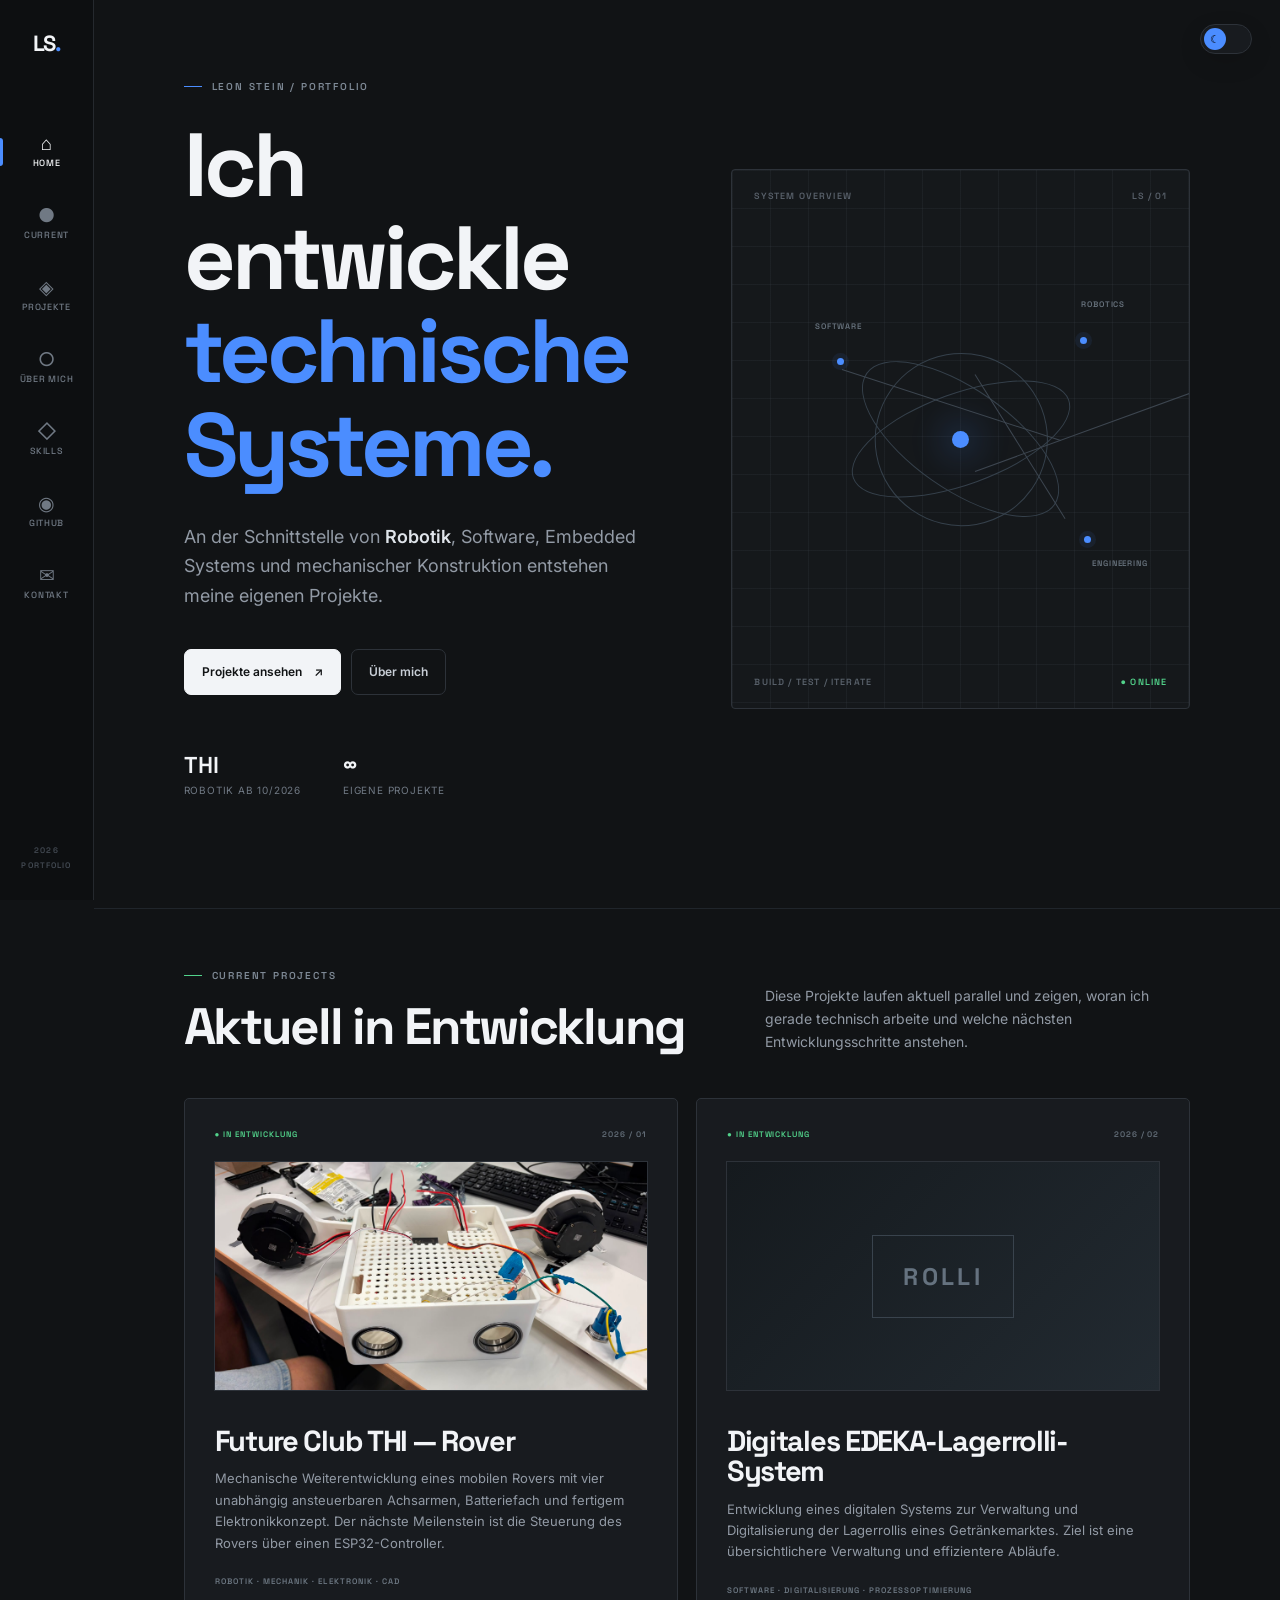
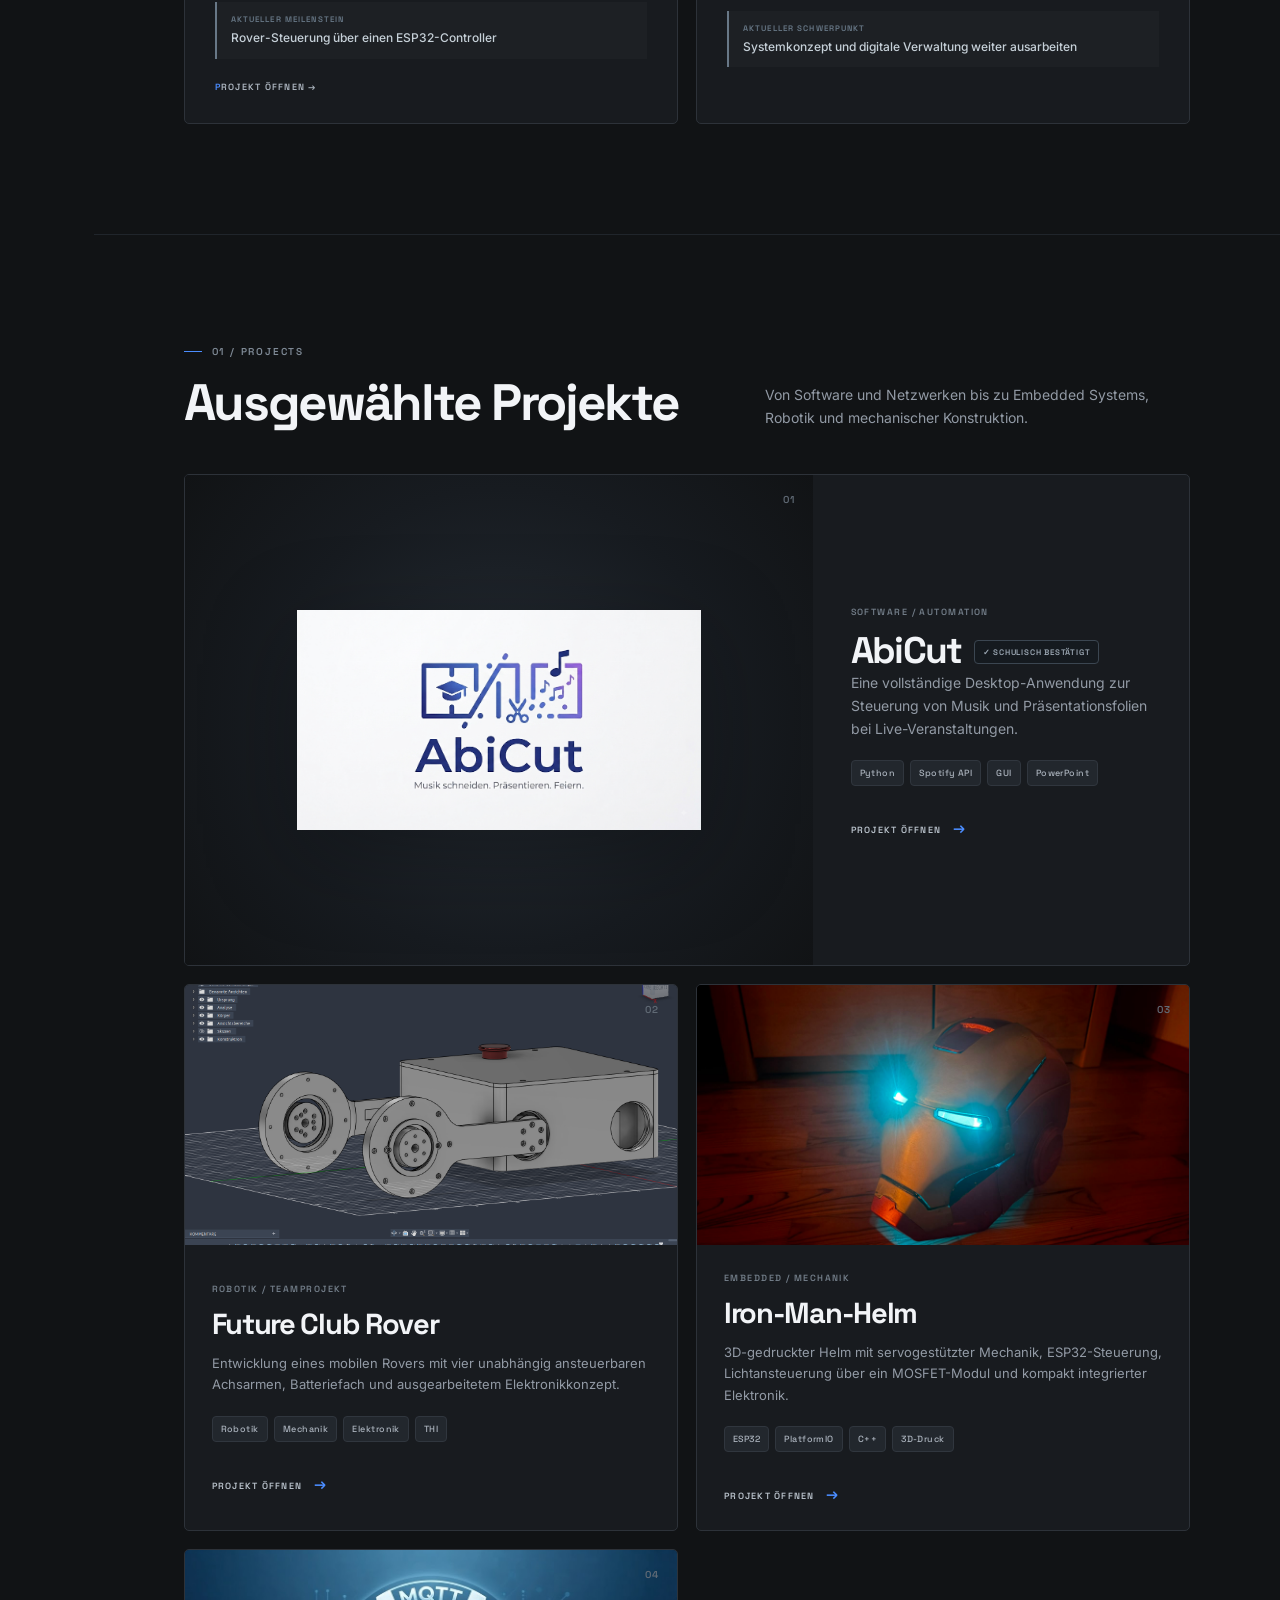
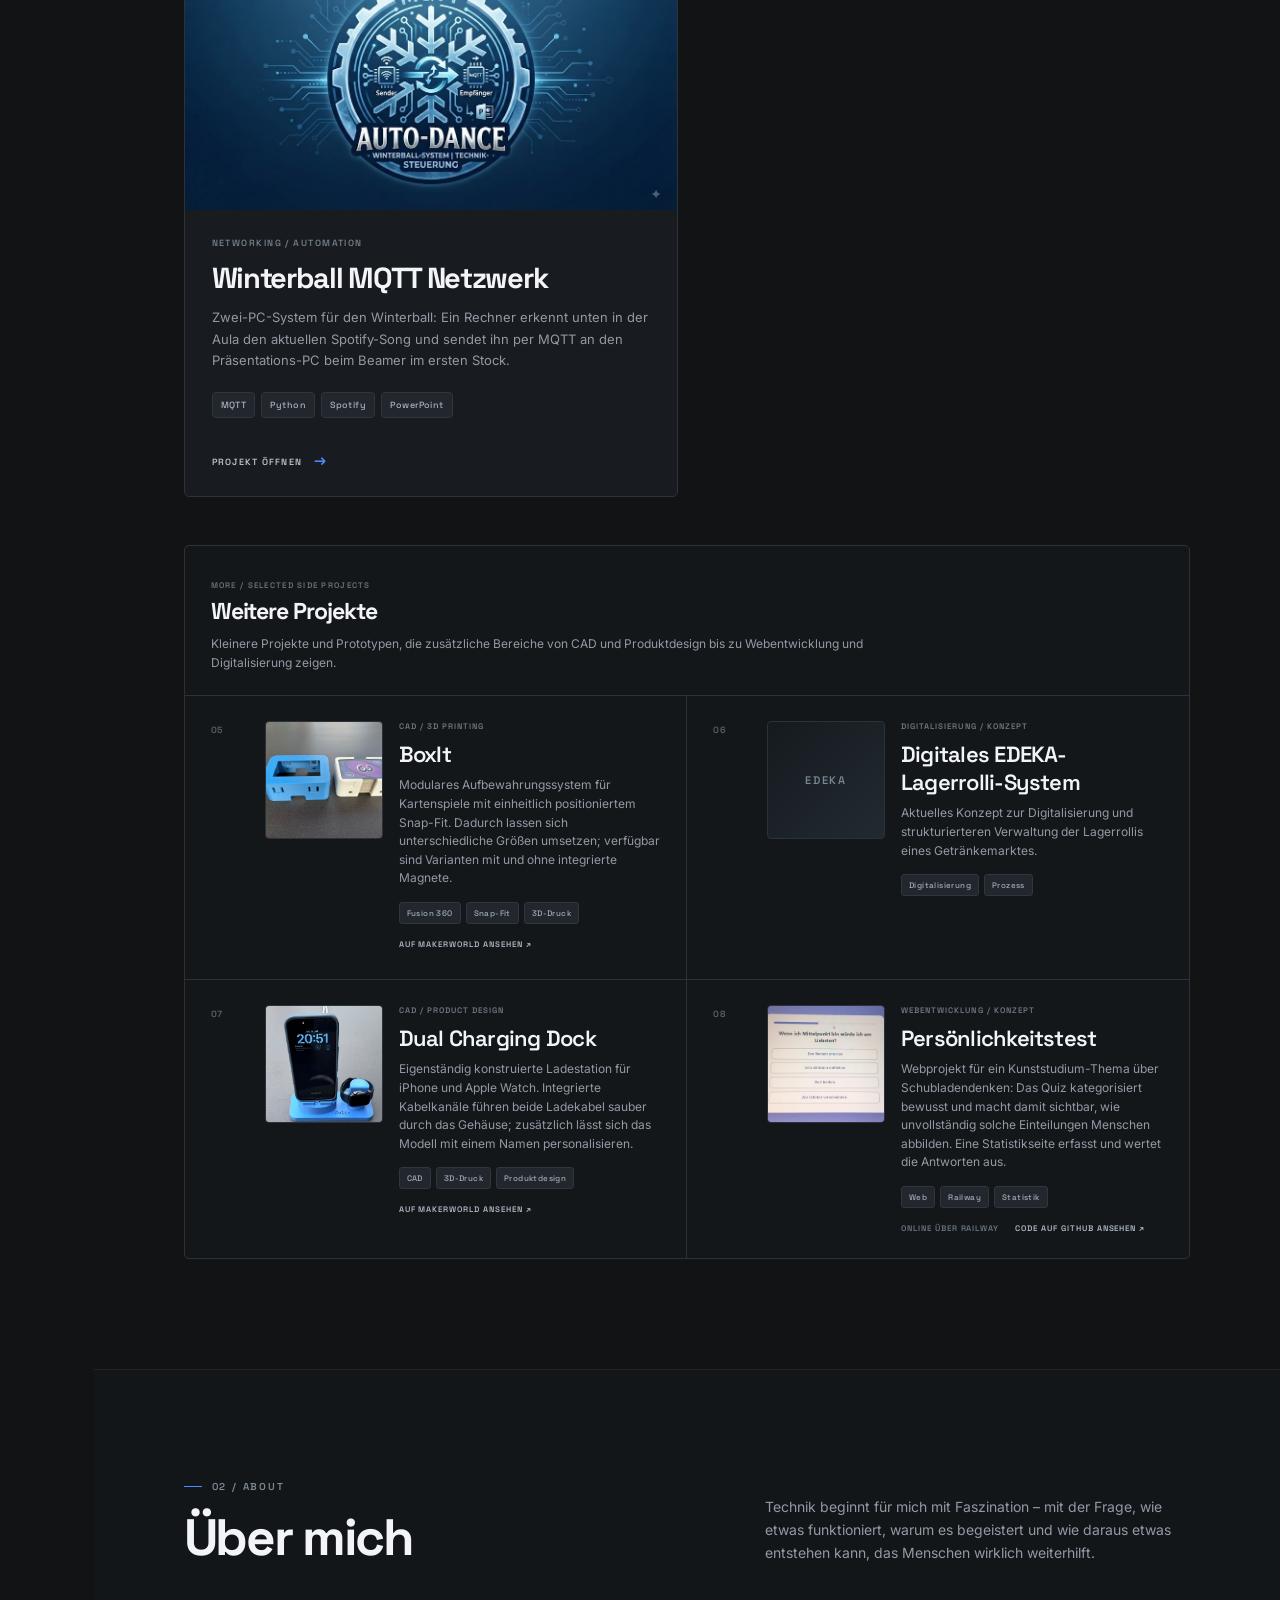
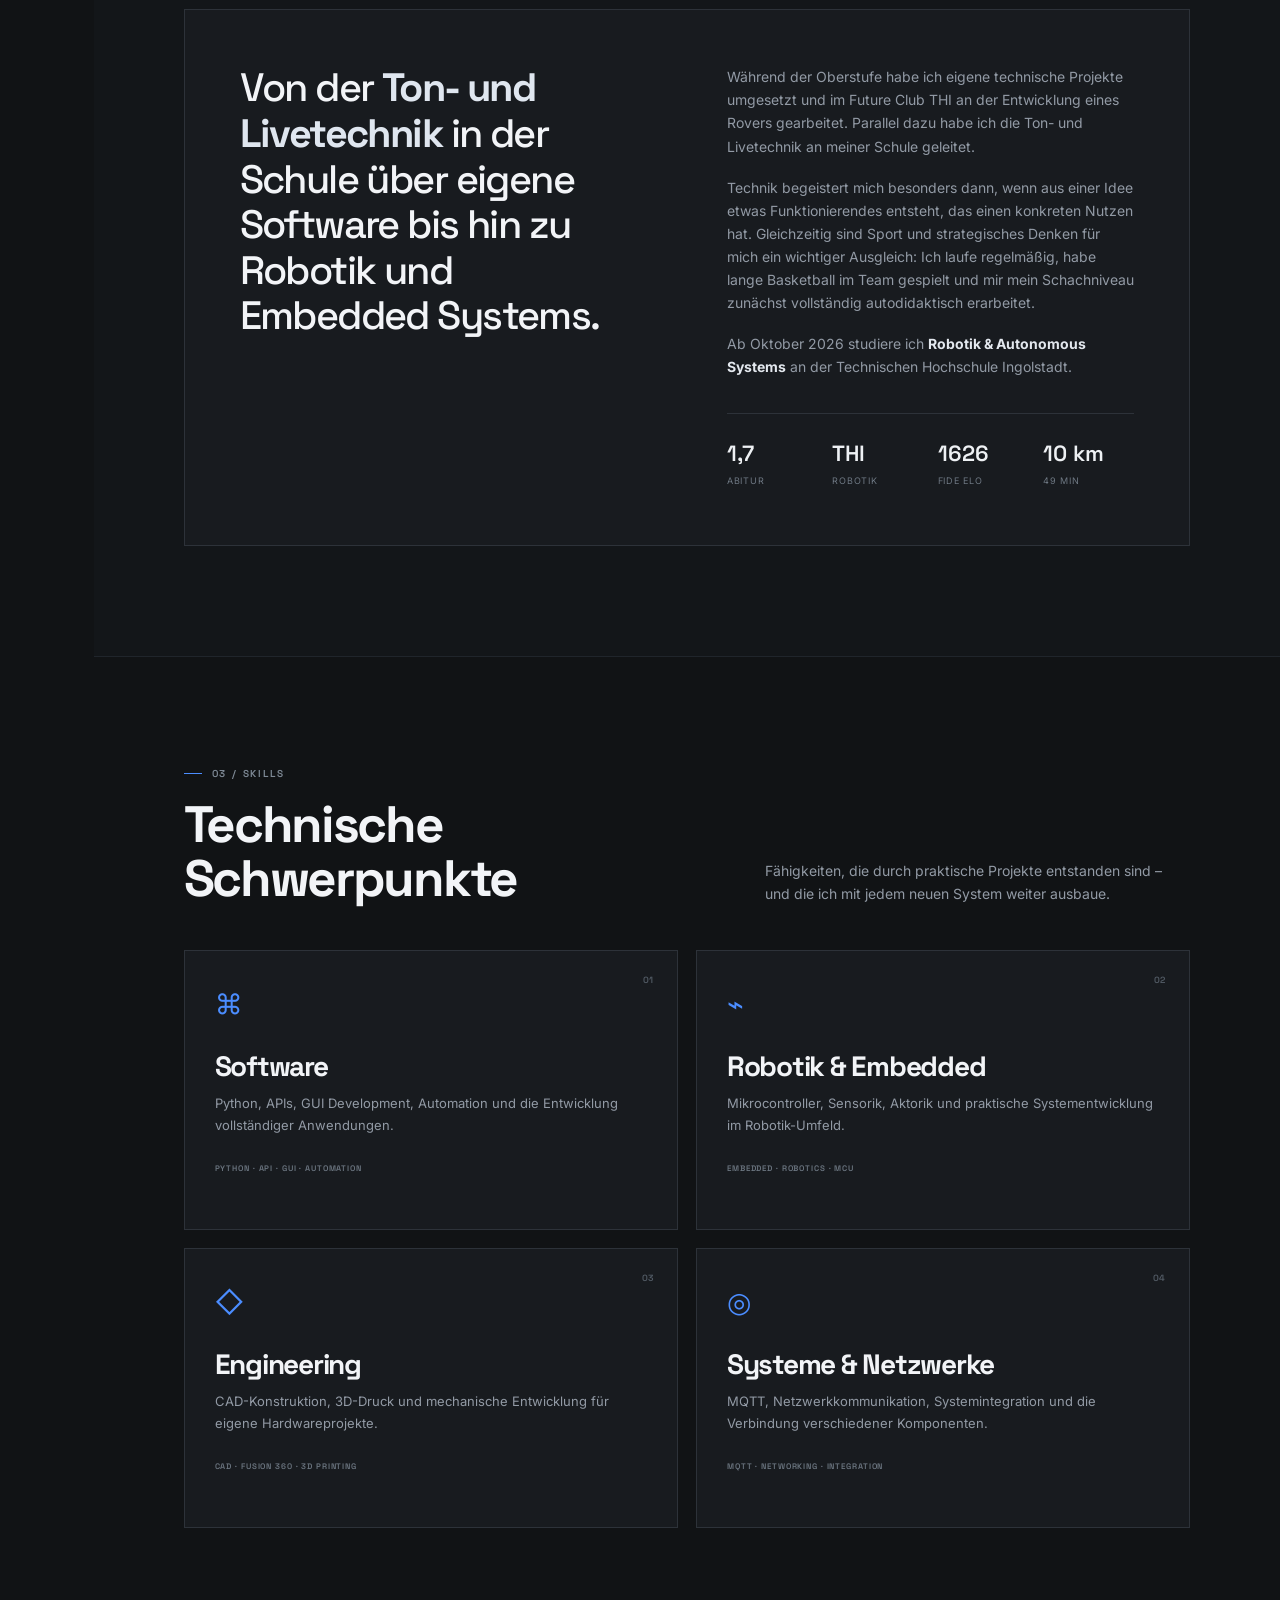
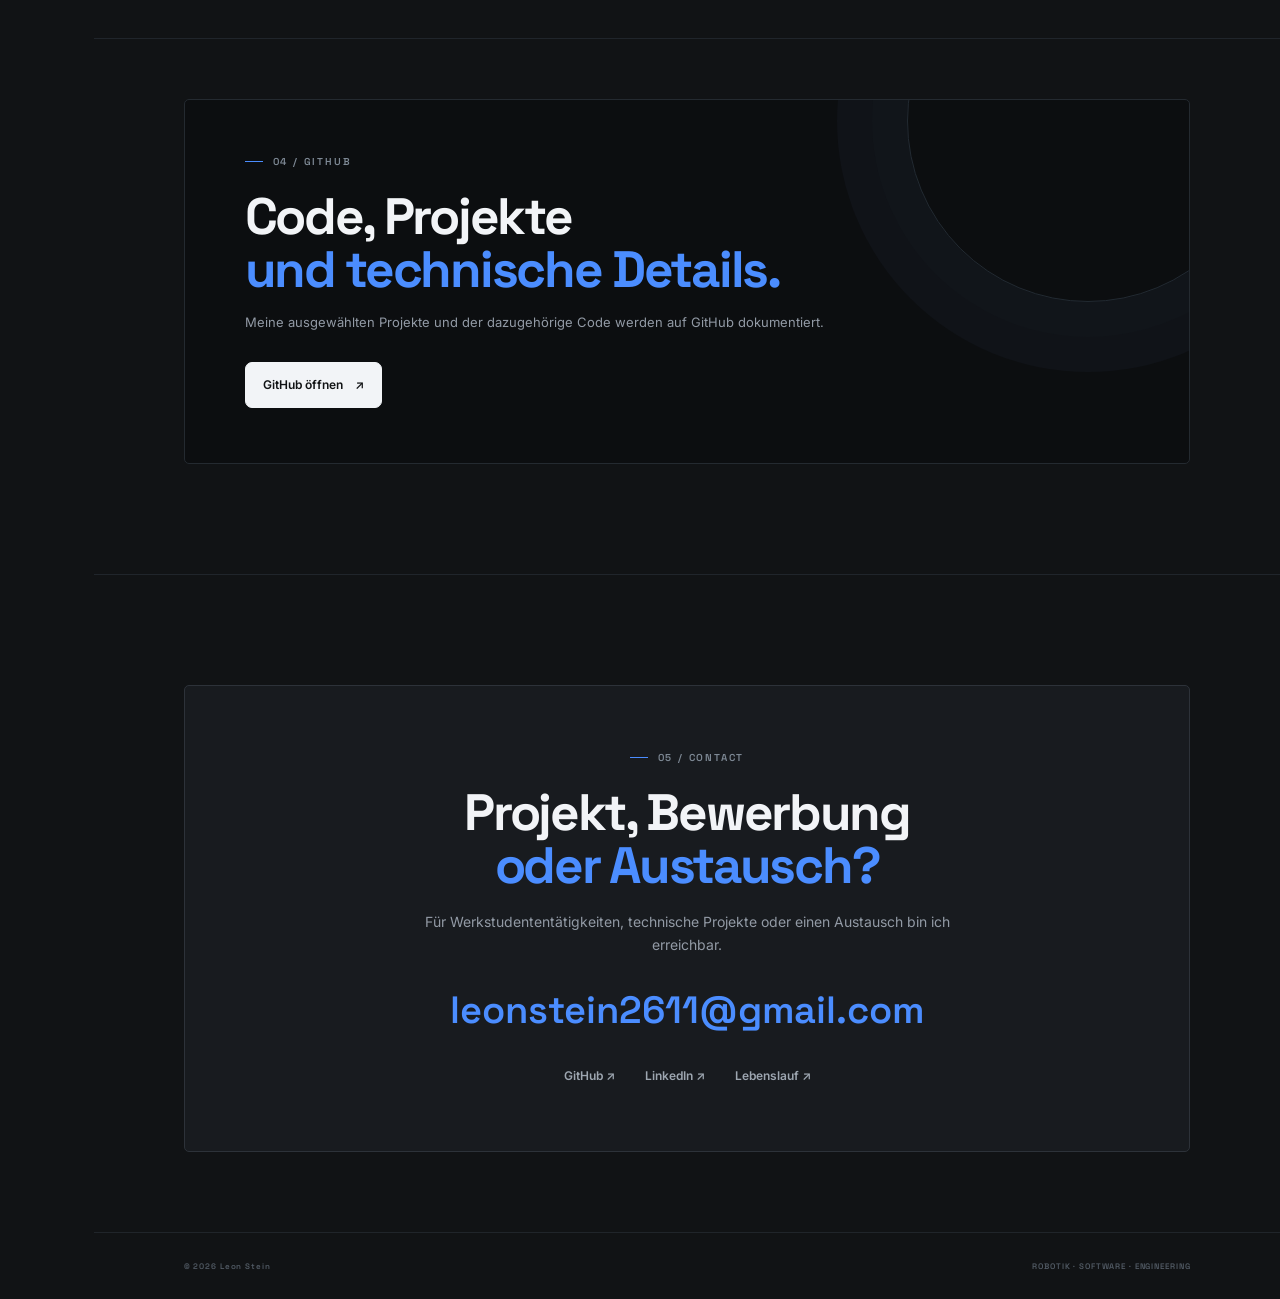
==== index.html @ a7e7ebea "Initial portfolio website release" ====
<!DOCTYPE html>
<html lang="de">
<head>
  <meta charset="UTF-8">
  <meta name="viewport" content="width=device-width, initial-scale=1.0">
  <meta name="description" content="Leon Stein – Portfolio für Robotik, Software, Embedded Systems und Engineering.">
  <title>Leon Stein — Portfolio</title>
  <link rel="preconnect" href="https://fonts.googleapis.com">
  <link rel="preconnect" href="https://fonts.gstatic.com" crossorigin>
  <link href="https://fonts.googleapis.com/css2?family=Inter:wght@400;500;600;700&family=Space+Grotesk:wght@500;600;700&display=swap" rel="stylesheet">
  <link rel="stylesheet" href="styles.css">
</head>
<body>
  <aside class="sidebar">
    <a class="brand" href="#home">LS<span>.</span></a>
    <nav>
      <a class="nav-link active" href="#home"><span class="icon">⌂</span><b>Home</b></a>
      <a class="nav-link" href="#current"><span class="icon">●</span><b>Current</b></a>
      <a class="nav-link" href="#projects"><span class="icon">◈</span><b>Projekte</b></a>
      <a class="nav-link" href="#about"><span class="icon">○</span><b>Über mich</b></a>
      <a class="nav-link" href="#skills"><span class="icon">◇</span><b>Skills</b></a>
      <a class="nav-link" href="#github"><span class="icon">◉</span><b>GitHub</b></a>
      <a class="nav-link" href="#contact"><span class="icon">✉</span><b>Kontakt</b></a>
    </nav>
    <div class="side-bottom">2026<br>PORTFOLIO</div>
  </aside>

  <main>
    <section id="home" class="hero page-section">
      <div class="hero-inner">
        <div class="hero-copy">
          <div class="eyebrow"><span></span> LEON STEIN / PORTFOLIO</div>
          <h1>Ich entwickle<br><em>technische Systeme.</em></h1>
          <p class="hero-intro">An der Schnittstelle von <strong>Robotik</strong>, Software, Embedded Systems und mechanischer Konstruktion entstehen meine eigenen Projekte.</p>

          <div class="hero-actions">
            <a class="btn btn-primary" href="#projects">Projekte ansehen <span>↗</span></a>
            <a class="btn btn-ghost" href="#about">Über mich</a>
          </div>

          <div class="hero-facts">
            <div><strong>THI</strong><span>Robotik ab 10/2026</span></div>
            <div><strong>∞</strong><span>Eigene Projekte</span></div>
          </div>
        </div>

        <div class="hero-system">
          <div class="system-top"><span>SYSTEM OVERVIEW</span><span>LS / 01</span></div>
          <div class="system-grid"></div>
          <div class="system-core">
            <div class="core-ring r1"></div>
            <div class="core-ring r2"></div>
            <div class="core-ring r3"></div>
            <div class="core-dot"></div>
          </div>
          <div class="system-line sl1"></div>
          <div class="system-line sl2"></div>
          <div class="system-line sl3"></div>
          <div class="sys-node sn1"></div>
          <div class="sys-node sn2"></div>
          <div class="sys-node sn3"></div>
          <div class="sys-label label-a">SOFTWARE</div>
          <div class="sys-label label-b">ROBOTICS</div>
          <div class="sys-label label-c">ENGINEERING</div>
          <div class="system-bottom"><span>BUILD / TEST / ITERATE</span><span>● ONLINE</span></div>
        </div>
      </div>
    </section>

    <section id="current" class="page-section content-section current-section">
      <div class="section-header">
        <div><div class="eyebrow"><span class="green"></span> CURRENT PROJECTS</div><h2>Aktuell in Entwicklung</h2></div>
        <p>Diese Projekte laufen aktuell parallel und zeigen, woran ich gerade technisch arbeite und welche nächsten Entwicklungsschritte anstehen.</p>
      </div>
      <div class="current-project-grid">
        <a class="current-card current-card-link" href="futureclub.html">
          <div class="current-head"><span class="status">● IN ENTWICKLUNG</span><span class="current-number">2026 / 01</span></div>
          <div class="current-card-image"><img src="assets/futureclub/aktueller stand .jpeg" alt="Aktueller Future Club Rover"></div>
          <h3>Future Club THI — Rover</h3>
          <p>Mechanische Weiterentwicklung eines mobilen Rovers mit vier unabhängig ansteuerbaren Achsarmen, Batteriefach und fertigem Elektronikkonzept. Der nächste Meilenstein ist die Steuerung des Rovers über einen ESP32-Controller.</p>
          <div class="current-tech">ROBOTIK · MECHANIK · ELEKTRONIK · CAD</div>
          <div class="current-goal"><span>AKTUELLER MEILENSTEIN</span><strong>Rover-Steuerung über einen ESP32-Controller</strong></div>
          <span class="current-open">PROJEKT ÖFFNEN →</span>
        </a>
        <article class="current-card">
          <div class="current-head"><span class="status">● IN ENTWICKLUNG</span><span class="current-number">2026 / 02</span></div>
          <div class="current-card-image edeka-current-image"><div class="rolli-symbol">ROLLI</div></div>
          <h3>Digitales EDEKA-Lagerrolli-System</h3>
          <p>Entwicklung eines digitalen Systems zur Verwaltung und Digitalisierung der Lagerrollis eines Getränkemarktes. Ziel ist eine übersichtlichere Verwaltung und effizientere Abläufe.</p>
          <div class="current-tech">SOFTWARE · DIGITALISIERUNG · PROZESSOPTIMIERUNG</div>
          <div class="current-goal"><span>AKTUELLER SCHWERPUNKT</span><strong>Systemkonzept und digitale Verwaltung weiter ausarbeiten</strong></div>
        </article>
      </div>
    </section>

    <section id="projects" class="page-section content-section">
      <div class="section-header">
        <div>
          <div class="eyebrow"><span></span> 01 / PROJECTS</div>
          <h2>Ausgewählte Projekte</h2>
        </div>
        <p>Von Software und Netzwerken bis zu Embedded Systems, Robotik und mechanischer Konstruktion.</p>
      </div>

      <div class="project-list">
        <a class="project-block project-main" href="abicut.html">
          <div class="project-image abicut-image">
            <div class="abicut-preview-logo"><img src="assets/abicut/abicut_logo.png" alt="AbiCut Logo"></div>
            <div class="image-index">01</div>
          </div>
          <div class="project-info">
            <div class="project-kicker">SOFTWARE / AUTOMATION</div>
            <div class="project-title-line"><h3>AbiCut</h3><span class="school-confirmed">✓ SCHULISCH BESTÄTIGT</span></div>
            <p>Eine vollständige Desktop-Anwendung zur Steuerung von Musik und Präsentationsfolien bei Live-Veranstaltungen.</p>
            <div class="tags"><span>Python</span><span>Spotify API</span><span>GUI</span><span>PowerPoint</span></div>
            <div class="project-more">PROJEKT ÖFFNEN <span>→</span></div>
          </div>
        </a>

        <div class="project-row">
          <a class="project-block" href="futureclub.html">
            <div class="project-image rover-photo-image">
              <img src="assets/futureclub/futureclub_05.png" alt="CAD-Modell des Future Club Rovers">
              <div class="image-index">02</div>
            </div>
            <div class="project-info">
              <div class="project-kicker">ROBOTIK / TEAMPROJEKT</div>
              <h3>Future Club Rover</h3>
              <p>Entwicklung eines mobilen Rovers mit vier unabhängig ansteuerbaren Achsarmen, Batteriefach und ausgearbeitetem Elektronikkonzept.</p>
              <div class="tags"><span>Robotik</span><span>Mechanik</span><span>Elektronik</span><span>THI</span></div>
              <div class="project-more">PROJEKT ÖFFNEN <span>→</span></div>
            </div>
          </a>

          <a class="project-block" href="ironman.html">
            <div class="project-image helmet-photo-image">
              <img src="assets/ironman/ironman_lit_closed.jpg" alt="Fertiger Iron-Man-Helm">
              <div class="image-index">03</div>
            </div>
            <div class="project-info">
              <div class="project-kicker">EMBEDDED / MECHANIK</div>
              <h3>Iron-Man-Helm</h3>
              <p>3D-gedruckter Helm mit servogestützter Mechanik, ESP32-Steuerung, Lichtansteuerung über ein MOSFET-Modul und kompakt integrierter Elektronik.</p>
              <div class="tags"><span>ESP32</span><span>PlatformIO</span><span>C++</span><span>3D-Druck</span></div>
              <div class="project-more">PROJEKT ÖFFNEN <span>→</span></div>
            </div>
          </a>
        </div>

        <div class="project-row">
          <a class="project-block" href="mqtt.html">
            <div class="project-image mqtt-logo-image">
              <img src="assets/mqtt/mqtt_logo.png" alt="Winterball MQTT Netzwerk Logo">
              <div class="image-index">04</div>
            </div>
            <div class="project-info">
              <div class="project-kicker">NETWORKING / AUTOMATION</div>
              <h3>Winterball MQTT Netzwerk</h3>
              <p>Zwei-PC-System für den Winterball: Ein Rechner erkennt unten in der Aula den aktuellen Spotify-Song und sendet ihn per MQTT an den Präsentations-PC beim Beamer im ersten Stock.</p>
              <div class="tags"><span>MQTT</span><span>Python</span><span>Spotify</span><span>PowerPoint</span></div>
              <div class="project-more">PROJEKT ÖFFNEN <span>→</span></div>
            </div>
          </a>

        </div>
      </div>

      <div class="other-projects">
        <div class="small-title">
          <span>MORE / SELECTED SIDE PROJECTS</span>
          <h3>Weitere Projekte</h3>
          <p>Kleinere Projekte und Prototypen, die zusätzliche Bereiche von CAD und Produktdesign bis zu Webentwicklung und Digitalisierung zeigen.</p>
        </div>

        <div class="side-project-grid">
          <article class="small-project-card side-project-with-image">
            <div class="side-project-number">05</div>
            <div class="side-project-preview">
              <img src="assets/sideprojects/boxit_preview.jpeg" alt="BoxIt modulares Kartenspiel-Etui">
            </div>
            <div class="side-project-content">
              <div class="side-project-kicker">CAD / 3D PRINTING</div>
              <h4>BoxIt</h4>
              <p>Modulares Aufbewahrungssystem für Kartenspiele mit einheitlich positioniertem Snap-Fit. Dadurch lassen sich unterschiedliche Größen umsetzen; verfügbar sind Varianten mit und ohne integrierte Magnete.</p>
              <div class="side-project-tags"><span>Fusion 360</span><span>Snap-Fit</span><span>3D-Druck</span></div>
              <a class="side-project-link" href="https://makerworld.com/de/models/2680217-box-it-modular-card-game-case-with-click#profileId-2968186" target="_blank" rel="noopener noreferrer">AUF MAKERWORLD ANSEHEN ↗</a>
            </div>
          </article>

          <article class="small-project-card side-project-with-image">
            <div class="side-project-number">06</div>
            <div class="side-project-preview side-project-placeholder">
              <span>EDEKA</span>
            </div>
            <div class="side-project-content">
              <div class="side-project-kicker">DIGITALISIERUNG / KONZEPT</div>
              <h4>Digitales EDEKA-Lagerrolli-System</h4>
              <p>Aktuelles Konzept zur Digitalisierung und strukturierteren Verwaltung der Lagerrollis eines Getränkemarktes.</p>
              <div class="side-project-tags"><span>Digitalisierung</span><span>Prozess</span></div>
            </div>
          </article>

          <article class="small-project-card side-project-with-image">
            <div class="side-project-number">07</div>
            <div class="side-project-preview">
              <img src="assets/sideprojects/charging_dock_preview.jpeg" alt="Dual Charging Dock für iPhone und Apple Watch">
            </div>
            <div class="side-project-content">
              <div class="side-project-kicker">CAD / PRODUCT DESIGN</div>
              <h4>Dual Charging Dock</h4>
              <p>Eigenständig konstruierte Ladestation für iPhone und Apple Watch. Integrierte Kabelkanäle führen beide Ladekabel sauber durch das Gehäuse; zusätzlich lässt sich das Modell mit einem Namen personalisieren.</p>
              <div class="side-project-tags"><span>CAD</span><span>3D-Druck</span><span>Produktdesign</span></div>
              <a class="side-project-link" href="https://makerworld.com/de/models/3020410-dual-charging-dock-for-iphone-and-apple-watch#profileId-3393428" target="_blank" rel="noopener noreferrer">AUF MAKERWORLD ANSEHEN ↗</a>
            </div>
          </article>

          <article class="small-project-card side-project-with-image">
            <div class="side-project-number">08</div>
            <div class="side-project-preview quiz-preview">
              <img src="assets/sideprojects/quiz_preview.jpeg" alt="Persönlichkeitstest als Webanwendung">
            </div>
            <div class="side-project-content">
              <div class="side-project-kicker">WEBENTWICKLUNG / KONZEPT</div>
              <h4>Persönlichkeitstest</h4>
              <p>Webprojekt für ein Kunststudium-Thema über Schubladendenken: Das Quiz kategorisiert bewusst und macht damit sichtbar, wie unvollständig solche Einteilungen Menschen abbilden. Eine Statistikseite erfasst und wertet die Antworten aus.</p>
              <div class="side-project-tags"><span>Web</span><span>Railway</span><span>Statistik</span></div>
              <div class="side-project-actions"><span class="side-project-note">ONLINE ÜBER RAILWAY</span><a class="side-project-link" href="https://github.com/leonstein2611/personality-quiz" target="_blank" rel="noopener noreferrer">CODE AUF GITHUB ANSEHEN ↗</a></div>
            </div>
          </article>
        </div>
      </div>
    </section>

    <section id="about" class="page-section content-section about-section">
      <div class="section-header">
        <div><div class="eyebrow"><span></span> 02 / ABOUT</div><h2>Über mich</h2></div>
        <p>Technik beginnt für mich mit Faszination – mit der Frage, wie etwas funktioniert, warum es begeistert und wie daraus etwas entstehen kann, das Menschen wirklich weiterhilft.</p>
      </div>
      <div class="about-grid">
        <div class="about-statement">Von der <strong>Ton- und Livetechnik</strong> in der Schule über eigene Software bis hin zu Robotik und Embedded Systems.</div>
        <div class="about-details">
          <p>Während der Oberstufe habe ich eigene technische Projekte umgesetzt und im Future Club THI an der Entwicklung eines Rovers gearbeitet. Parallel dazu habe ich die Ton- und Livetechnik an meiner Schule geleitet.</p>
          <p>Technik begeistert mich besonders dann, wenn aus einer Idee etwas Funktionierendes entsteht, das einen konkreten Nutzen hat. Gleichzeitig sind Sport und strategisches Denken für mich ein wichtiger Ausgleich: Ich laufe regelmäßig, habe lange Basketball im Team gespielt und mir mein Schachniveau zunächst vollständig autodidaktisch erarbeitet.</p>
          <p>Ab Oktober 2026 studiere ich <strong>Robotik & Autonomous Systems</strong> an der Technischen Hochschule Ingolstadt.</p>
          <div class="about-stats">
            <div><strong>1,7</strong><span>Abitur</span></div>
            <div><strong>THI</strong><span>Robotik</span></div>
            <div><strong>1626</strong><span>FIDE Elo</span></div>
            <div><strong>10 km</strong><span>49 min</span></div>
          </div>
        </div>
      </div>
    </section>

    <section id="skills" class="page-section content-section">
      <div class="section-header">
        <div><div class="eyebrow"><span></span> 03 / SKILLS</div><h2>Technische Schwerpunkte</h2></div>
        <p>Fähigkeiten, die durch praktische Projekte entstanden sind – und die ich mit jedem neuen System weiter ausbaue.</p>
      </div>
      <div class="skill-grid">
        <div class="skill-block"><span class="skill-number">01</span><div class="skill-icon">⌘</div><h3>Software</h3><p>Python, APIs, GUI Development, Automation und die Entwicklung vollständiger Anwendungen.</p><div class="skill-tags">PYTHON · API · GUI · AUTOMATION</div></div>
        <div class="skill-block"><span class="skill-number">02</span><div class="skill-icon">⌁</div><h3>Robotik & Embedded</h3><p>Mikrocontroller, Sensorik, Aktorik und praktische Systementwicklung im Robotik-Umfeld.</p><div class="skill-tags">EMBEDDED · ROBOTICS · MCU</div></div>
        <div class="skill-block"><span class="skill-number">03</span><div class="skill-icon">◇</div><h3>Engineering</h3><p>CAD-Konstruktion, 3D-Druck und mechanische Entwicklung für eigene Hardwareprojekte.</p><div class="skill-tags">CAD · FUSION 360 · 3D PRINTING</div></div>
        <div class="skill-block"><span class="skill-number">04</span><div class="skill-icon">◎</div><h3>Systeme & Netzwerke</h3><p>MQTT, Netzwerkkommunikation, Systemintegration und die Verbindung verschiedener Komponenten.</p><div class="skill-tags">MQTT · NETWORKING · INTEGRATION</div></div>
      </div>
    </section>

    <section id="github" class="page-section content-section github-section">
      <div class="dark-block">
        <div class="eyebrow"><span></span> 04 / GITHUB</div>
        <h2>Code, Projekte<br><em>und technische Details.</em></h2>
        <p>Meine ausgewählten Projekte und der dazugehörige Code werden auf GitHub dokumentiert.</p>
        <a class="btn btn-primary" href="https://github.com/leonstein2611" target="_blank" rel="noopener noreferrer">GitHub öffnen <span>↗</span></a>
      </div>
    </section>



    <section id="contact" class="page-section content-section contact-section">
      <div class="contact-block">
        <div class="eyebrow"><span></span> 05 / CONTACT</div>
        <h2>Projekt, Bewerbung<br><em>oder Austausch?</em></h2>
        <p>Für Werkstudententätigkeiten, technische Projekte oder einen Austausch bin ich erreichbar.</p>
        <a class="contact-mail" href="mailto:leonstein2611@gmail.com">leonstein2611@gmail.com</a>
        <div class="contact-links"><a href="https://github.com/leonstein2611" target="_blank" rel="noopener noreferrer">GitHub ↗</a><a href="https://www.linkedin.com/in/leon-stein-robotics/" target="_blank" rel="noopener noreferrer">LinkedIn ↗</a><a href="assets/documents/Lebenslauf_Leon_Stein.pdf" target="_blank" rel="noopener noreferrer">Lebenslauf ↗</a></div>
      </div>
    </section>

    <footer><span>© 2026 Leon Stein</span><span>ROBOTIK · SOFTWARE · ENGINEERING</span></footer>
  </main>
  <script src="script.js"></script>
</body>
</html>
---- styles.css ----
*{box-sizing:border-box;margin:0;padding:0}
:root{--bg:#111315;--panel:#181b1f;--panel2:#1d2126;--panel3:#23272d;--text:#f2f4f7;--muted:#929aa5;--line:#2d3239;--accent:#4b8dff;--green:#52d38b;--sidebar:94px}
html{scroll-behavior:smooth}body{font-family:Inter,Arial,sans-serif;background:var(--bg);color:var(--text);line-height:1.65}a{color:inherit;text-decoration:none}
.sidebar{position:fixed;left:0;top:0;width:var(--sidebar);height:100vh;background:#0d0f11;border-right:1px solid #25292e;display:flex;flex-direction:column;align-items:center;z-index:50}
.brand{font:700 22px "Space Grotesk";letter-spacing:-.08em;margin:29px 0 62px}.brand span{color:var(--accent)}
.sidebar nav{width:100%;display:flex;flex-direction:column;gap:7px}.nav-link{height:65px;display:flex;flex-direction:column;align-items:center;justify-content:center;gap:4px;color:#707984;position:relative;transition:.2s}.nav-link .icon{font-size:19px;line-height:1}.nav-link b{font:500 9px "Space Grotesk";text-transform:uppercase;letter-spacing:.08em}.nav-link:hover,.nav-link.active{color:#f4f6f8}.nav-link.active:before{content:"";position:absolute;left:0;top:19px;width:3px;height:28px;background:var(--accent);border-radius:0 3px 3px 0}.side-bottom{margin-top:auto;margin-bottom:28px;text-align:center;color:#444b54;font:600 8px "Space Grotesk";letter-spacing:.14em;line-height:1.8}
main{margin-left:var(--sidebar)}.page-section{max-width:1500px;margin:auto;padding:110px clamp(38px,7vw,120px)}.hero{min-height:100vh;display:flex;align-items:center;padding-top:80px}.hero-inner{width:100%;display:grid;grid-template-columns:1.02fr .98fr;gap:70px;align-items:center}
.eyebrow{font:600 10px "Space Grotesk";letter-spacing:.18em;color:#7e8995;text-transform:uppercase;display:flex;align-items:center;gap:10px}.eyebrow>span{width:18px;height:1px;background:var(--accent);display:inline-block}.eyebrow .green{background:var(--green)}
h1,h2,h3{font-family:"Space Grotesk";line-height:1.04;letter-spacing:-.045em}h1{font-size:clamp(56px,7vw,102px);margin-top:26px}h1 em,h2 em{font-style:normal;color:var(--accent)}h2{font-size:clamp(38px,4vw,58px)}h3{font-size:27px}
.hero-intro{max-width:650px;color:var(--muted);font-size:18px;margin-top:30px}.hero-intro strong{color:#dfe4ea;font-weight:600}.hero-actions{display:flex;gap:10px;margin-top:38px}.btn{display:inline-flex;align-items:center;justify-content:center;gap:12px;padding:12px 17px;border-radius:7px;border:1px solid var(--line);font-size:12px;font-weight:600;transition:.2s}.btn-primary{background:#f2f4f7;color:#111315;border-color:#f2f4f7}.btn-primary:hover{background:var(--accent);border-color:var(--accent);color:white;transform:translateY(-2px)}.btn-ghost{background:transparent;color:#c8ced6}.btn-ghost:hover{background:var(--panel);transform:translateY(-2px)}
.hero-facts{display:flex;gap:42px;margin-top:55px}.hero-facts div{display:flex;flex-direction:column}.hero-facts strong{font:600 23px "Space Grotesk"}.hero-facts span{font-size:10px;color:#707984;text-transform:uppercase;letter-spacing:.08em;margin-top:2px}
.hero-system{height:540px;border:1px solid var(--line);background:#15181b;position:relative;overflow:hidden;border-radius:4px}.system-top,.system-bottom{position:absolute;left:22px;right:22px;display:flex;justify-content:space-between;color:#59616b;font:600 9px "Space Grotesk";letter-spacing:.13em;z-index:3}.system-top{top:20px}.system-bottom{bottom:20px}.system-bottom span:last-child{color:var(--green)}.system-grid{position:absolute;inset:0;background-image:linear-gradient(rgba(125,137,150,.08) 1px,transparent 1px),linear-gradient(90deg,rgba(125,137,150,.08) 1px,transparent 1px);background-size:38px 38px}.system-core{position:absolute;left:50%;top:50%;width:230px;height:230px;transform:translate(-50%,-50%);border-radius:50%;display:flex;align-items:center;justify-content:center}.core-ring{position:absolute;border:1px solid #35404b;border-radius:50%;transform:rotate(-20deg)}.r1{width:100%;height:40%}.r2{width:75%;height:75%;transform:rotate(35deg)}.r3{width:44%;height:100%;transform:rotate(-55deg)}.core-dot{width:17px;height:17px;border-radius:50%;background:var(--accent);box-shadow:0 0 35px 9px rgba(75,141,255,.22)}.system-line{position:absolute;height:1px;background:#3d4650;transform-origin:left}.sl1{width:230px;left:24%;top:37%;transform:rotate(18deg)}.sl2{width:250px;left:53%;top:56%;transform:rotate(-20deg)}.sl3{width:170px;left:53%;top:38%;transform:rotate(58deg)}.sys-node{position:absolute;width:7px;height:7px;background:var(--accent);border-radius:50%;box-shadow:0 0 0 5px rgba(75,141,255,.08)}.sn1{left:23%;top:35%}.sn2{left:76%;top:31%}.sn3{left:77%;top:68%}.sys-label{position:absolute;color:#68737e;font:600 8px "Space Grotesk";letter-spacing:.12em}.label-a{left:18%;top:28%}.label-b{right:14%;top:24%}.label-c{right:9%;bottom:26%}
.content-section{border-top:1px solid #20252b}.section-header{display:grid;grid-template-columns:1fr .8fr;gap:50px;align-items:end;margin-bottom:45px}.section-header h2{margin-top:18px}.section-header>p{color:var(--muted);font-size:14px;max-width:460px}
.project-list{display:flex;flex-direction:column;gap:18px}.project-block{background:var(--panel);border:1px solid var(--line);border-radius:5px;overflow:hidden;transition:.25s;display:block}.project-block:hover{border-color:#414951;transform:translateY(-3px);box-shadow:0 18px 50px rgba(0,0,0,.2)}.project-main{display:grid;grid-template-columns:1.25fr .75fr;min-height:490px}.project-image{position:relative;overflow:hidden;background:#15191e}.project-main .project-image{min-height:490px}.project-info{padding:38px 38px 34px;display:flex;flex-direction:column;align-items:flex-start;justify-content:center}.project-kicker{font:600 9px "Space Grotesk";letter-spacing:.16em;color:#727d88;margin-bottom:14px}.project-info h3{font-size:37px;margin-bottom:14px}.project-info p{color:var(--muted);font-size:14px;max-width:450px}.tags{display:flex;flex-wrap:wrap;gap:6px;margin-top:20px}.tags span{font:500 9px "Space Grotesk";letter-spacing:.05em;color:#aab2bc;background:#22272d;border:1px solid #30363e;padding:6px 8px;border-radius:4px}.project-more{margin-top:32px;font:600 9px "Space Grotesk";letter-spacing:.14em;color:#b9c2cb}.project-more span{color:var(--accent);font-size:15px;margin-left:8px}.image-index{position:absolute;right:18px;top:18px;color:#606a75;font:600 10px "Space Grotesk";letter-spacing:.1em}
.project-row{display:grid;grid-template-columns:1fr 1fr;gap:18px}.project-row .project-block{display:grid;grid-template-rows:260px auto}.project-row .project-info{padding:27px}.project-row .project-info h3{font-size:29px}.project-row .project-info p{font-size:13px}
.mock-window{position:absolute;width:76%;left:12%;top:17%;border:1px solid #3c444d;background:#20252b;box-shadow:0 28px 70px rgba(0,0,0,.4);transform:rotate(-2deg)}.mock-bar{height:31px;border-bottom:1px solid #363d45;display:flex;align-items:center;gap:5px;padding:0 11px;color:#737e89;font-size:8px}.mock-bar i{width:6px;height:6px;border-radius:50%;background:#4c555f}.mock-bar span{margin-left:8px}.mock-app{height:275px;display:flex}.mock-side{width:22%;border-right:1px solid #363d45;background:#1b1f23}.mock-main{flex:1;padding:28px}.mock-heading{height:11px;width:45%;background:#4b555f;border-radius:2px}.mock-row{height:28px;background:#2b3239;border-radius:3px;margin-top:17px}.mock-row.short{width:78%}.mock-row.medium{width:88%}.mock-timeline{height:9px;background:#31598e;border-radius:5px;margin-top:26px}
.rover-image{display:flex;align-items:center;justify-content:center;background:radial-gradient(circle at 50% 48%,#26313d 0,#161a1f 44%,#111315 75%)}.rover{width:210px;height:92px;background:#596674;border-radius:18px;position:relative;box-shadow:0 25px 50px rgba(0,0,0,.45)}.rover-top{position:absolute;width:72px;height:40px;left:69px;top:-32px;background:#778594;border-radius:8px}.wheel{position:absolute;bottom:-17px;width:37px;height:37px;border-radius:50%;background:#0b0d0f;border:5px solid #343d46}.w1{left:16px}.w2{left:86px}.w3{right:16px}
.helmet-image{display:flex;align-items:center;justify-content:center;background:radial-gradient(circle,#222a33,#111315 67%)}.helmet{width:155px;height:185px;border:12px solid #68798a;border-bottom-color:#3d4b59;border-radius:50% 50% 43% 43%;position:relative;box-shadow:0 0 60px rgba(75,141,255,.12)}.helmet div{position:absolute;left:32px;right:32px;top:73px;height:12px;background:#9db0c2;border-radius:3px;box-shadow:0 0 18px rgba(157,176,194,.18)}
.mqtt-image{display:flex;align-items:center;justify-content:center;background:#14181c}.network{width:80%;height:70%;position:relative}.net-box{position:absolute;background:#1e242a;border:1px solid #39424c;padding:14px 17px;border-radius:4px;color:#aeb7c0;font:600 8px "Space Grotesk";letter-spacing:.09em}.net-box.b{left:40%;top:43%;border-color:#4b8dff;color:#dbe8ff}.net-box.a{left:0;top:20%}.net-box.c{right:0;top:20%}.net-line{position:absolute;height:1px;background:#48525e;transform-origin:left}.nline1{width:145px;left:25%;top:42%;transform:rotate(11deg)}.nline2{width:145px;left:58%;top:42%;transform:rotate(-11deg)}
.box-image{display:flex;align-items:center;justify-content:center;background:#171b1f}.box-model{width:150px;height:150px;border:2px solid #63707d;transform:rotate(45deg);position:relative}.box-model:after{content:"";position:absolute;inset:25px;border:1px solid #46515c}.box-model div{position:absolute;width:45px;height:45px;left:50px;top:50px;border:1px solid #4b8dff}
.other-projects{margin-top:48px;border:1px solid var(--line);background:#14171a;border-radius:5px}.small-title{padding:23px 26px;border-bottom:1px solid var(--line)}.small-title span{font:600 8px "Space Grotesk";letter-spacing:.16em;color:#69737e}.small-title h3{font-size:23px;margin-top:5px}.small-project{display:grid;grid-template-columns:50px 1fr 1fr 30px;align-items:center;padding:20px 26px;border-bottom:1px solid var(--line);font-size:13px}.small-project:last-child{border-bottom:0}.small-project>span{color:#58616b;font:600 9px "Space Grotesk"}.small-project small{color:#727c87}.small-project b{color:var(--accent);text-align:right}
.about-section{background:#131619}.about-grid{display:grid;grid-template-columns:1fr 1fr;gap:80px;background:var(--panel);border:1px solid var(--line);padding:55px}.about-statement{font:500 clamp(28px,3.1vw,47px) "Space Grotesk";letter-spacing:-.04em;line-height:1.15}.about-statement strong{color:#dfe6ef}.about-details{color:var(--muted);font-size:14px}.about-details p{margin-bottom:18px}.about-details strong{color:#e3e8ee}.about-stats{display:grid;grid-template-columns:repeat(4,1fr);border-top:1px solid var(--line);margin-top:35px;padding-top:25px;gap:14px}.about-stats strong{font:600 22px "Space Grotesk";display:block;color:#eef1f4}.about-stats span{font-size:9px;color:#6e7883;text-transform:uppercase;letter-spacing:.08em}
.skill-grid{display:grid;grid-template-columns:1fr 1fr;gap:18px}.skill-block{background:var(--panel);border:1px solid var(--line);min-height:280px;padding:30px;position:relative}.skill-number{position:absolute;right:24px;top:23px;color:#525b65;font:600 9px "Space Grotesk"}.skill-icon{font-size:28px;color:var(--accent);margin-bottom:25px}.skill-block h3{font-size:28px;margin-bottom:12px}.skill-block p{color:var(--muted);font-size:13px;max-width:470px}.skill-tags{margin-top:27px;color:#6c7681;font:600 8px "Space Grotesk";letter-spacing:.11em}
.github-section{padding-top:60px}.dark-block{background:#0c0e10;border:1px solid #242a30;border-radius:5px;padding:55px 60px;position:relative;overflow:hidden}.dark-block:after{content:"";position:absolute;width:360px;height:360px;border:1px solid #222a32;border-radius:50%;right:-80px;top:-160px;box-shadow:0 0 0 35px #11151a,0 0 0 70px #101318}.dark-block h2{margin:22px 0 16px}.dark-block p{color:var(--muted);max-width:580px;font-size:13px;margin-bottom:28px}.current-section{padding-top:60px}.current-card{border:1px solid #2a3b34;background:#151b18;padding:35px 40px;border-radius:5px;position:relative}.status{color:var(--green);font:600 8px "Space Grotesk";letter-spacing:.13em}.current-number{float:right;color:#56625c;font:600 9px "Space Grotesk"}.current-card h3{font-size:38px;margin:35px 0 12px}.current-card p{color:#89958f;max-width:720px;font-size:14px}.current-tech{margin-top:28px;color:#5e6b64;font:600 8px "Space Grotesk";letter-spacing:.13em}
.contact-section{padding-bottom:80px}.contact-block{background:var(--panel);border:1px solid var(--line);padding:65px;text-align:center;border-radius:5px}.contact-block .eyebrow{justify-content:center}.contact-block h2{margin:22px 0 18px}.contact-block>p{color:var(--muted);font-size:14px;max-width:570px;margin:0 auto 30px}.contact-mail{font:600 clamp(22px,3vw,38px) "Space Grotesk";color:var(--accent);display:inline-block}.contact-links{display:flex;justify-content:center;gap:30px;margin-top:32px;color:#9da6b0;font-size:12px;font-weight:600}.contact-links a:hover{color:white}
footer{border-top:1px solid #20252a;display:flex;justify-content:space-between;padding:28px clamp(38px,7vw,120px);color:#525b65;font:600 8px "Space Grotesk";letter-spacing:.11em}
.detail-main{max-width:1250px!important;margin-left:var(--sidebar);padding:35px clamp(38px,7vw,120px) 100px!important}.detail-top{display:flex;justify-content:space-between;color:#68727d;font:600 9px "Space Grotesk";letter-spacing:.12em}.detail-top a:hover{color:white}.detail-hero{padding:100px 0 55px}.detail-hero h1{font-size:clamp(70px,10vw,140px);margin-top:20px}.detail-hero h1 span{color:var(--accent)}.detail-hero>p{max-width:800px;color:var(--muted);font-size:20px;margin:28px 0}.large-tags span{padding:7px 10px}.detail-screen{height:570px;border:1px solid var(--line);background:#15191d;display:flex;align-items:center;justify-content:center;overflow:hidden;border-radius:5px}.big-window{width:80%;box-shadow:0 35px 100px rgba(0,0,0,.55);transform:rotate(-1deg)}.big-window .mock-app{height:340px}.detail-content{padding-top:90px}.detail-block{display:grid;grid-template-columns:.75fr 1.25fr;gap:70px;padding:80px 0;border-bottom:1px solid var(--line)}.detail-block h2{font-size:clamp(32px,4vw,52px)}.detail-block>p{color:var(--muted);font-size:15px;max-width:720px}.feature-list{display:grid;grid-template-columns:1fr 1fr;gap:1px;background:var(--line);border:1px solid var(--line);margin:80px 0}.feature-list>div{background:var(--panel);padding:34px}.feature-list span{font:600 10px "Space Grotesk";color:var(--accent)}.feature-list h3{font-size:22px;margin:24px 0 9px}.feature-list p{color:var(--muted);font-size:13px}.detail-actions{display:flex;gap:10px;padding-top:45px}
@media(max-width:950px){:root{--sidebar:70px}.sidebar{width:var(--sidebar)}.nav-link b{display:none}.page-section{padding:90px 28px}.hero-inner{grid-template-columns:1fr}.hero-system{height:390px}.section-header{grid-template-columns:1fr}.project-main{grid-template-columns:1fr}.project-main .project-image{min-height:350px}.project-row{grid-template-columns:1fr}.about-grid{grid-template-columns:1fr;padding:35px}.about-stats{grid-template-columns:repeat(2,1fr)}.detail-main{margin-left:var(--sidebar);padding:30px 28px 80px!important}.detail-block{grid-template-columns:1fr;gap:30px}.detail-screen{height:400px}.feature-list{grid-template-columns:1fr}}
@media(max-width:560px){.hero-facts{gap:20px}.hero-actions{flex-wrap:wrap}.hero-system{height:300px}.project-main .project-image{min-height:270px}.project-row .project-block{grid-template-rows:220px auto}.project-info{padding:27px}.project-info h3{font-size:30px}.skill-grid{grid-template-columns:1fr}.dark-block,.contact-block{padding:35px 25px}.current-card{padding:27px}.current-card h3{font-size:30px}.contact-mail{font-size:22px}.contact-links{flex-direction:column;gap:12px}.detail-screen{height:300px}.big-window{width:96%}.detail-hero{padding-top:70px}}

/* ---------- V3 theme toggle ---------- */
:root{--accent2:#76a7ff}
body.light{--bg:#eef1f4;--panel:#ffffff;--panel2:#f7f8fa;--panel3:#e9edf1;--text:#171a1e;--muted:#68717b;--line:#d5dbe1;--accent:#2d6fe3;--green:#14995a}.theme-toggle{position:fixed;right:28px;top:24px;z-index:80;width:52px;height:30px;border:1px solid var(--line);border-radius:20px;background:var(--panel);display:flex;align-items:center;padding:3px;cursor:pointer;box-shadow:0 8px 24px rgba(0,0,0,.12)}.theme-toggle span{width:22px;height:22px;border-radius:50%;background:var(--accent);display:flex;align-items:center;justify-content:center;font-size:11px;transition:.25s}.theme-toggle.light span{transform:translateX(22px)}
body.light .sidebar{background:#f8f9fa;border-color:#d8dde2}body.light .brand,body.light .nav-link.active,body.light .nav-link:hover{color:#171a1e}body.light .hero-system,body.light .project-image,body.light .dark-block{background:#e6eaf0}body.light .system-grid{background-image:linear-gradient(rgba(70,82,96,.09) 1px,transparent 1px),linear-gradient(90deg,rgba(70,82,96,.09) 1px,transparent 1px)}body.light .mock-window{box-shadow:0 20px 50px rgba(35,45,60,.18)}body.light .project-block,body.light .about-grid,body.light .skill-block,body.light .current-card,body.light .contact-block,body.light .other-projects{box-shadow:0 8px 28px rgba(32,44,58,.06)}body.light .btn-primary{background:#171a1e;color:#fff;border-color:#171a1e}body.light .btn-primary:hover{background:var(--accent);border-color:var(--accent)}body.light .btn-ghost{color:#4b5662}

/* ---------- AbiCut V3 ---------- */
.abicut-hero{padding-bottom:45px}.abicut-hero-grid{display:grid;grid-template-columns:1fr .85fr;gap:55px;align-items:end}.abicut-hero-copy h1{font-size:clamp(70px,9vw,132px)}.abicut-hero-copy p{max-width:720px;font-size:18px;color:var(--muted);margin:25px 0 0}.abicut-hero-shot{background:var(--panel);border:1px solid var(--line);padding:18px;border-radius:5px}.abicut-hero-shot img{display:block;width:100%;height:auto;border:1px solid #d3d8de}.abicut-caption{font:600 8px "Space Grotesk";letter-spacing:.12em;color:#66717c;margin-top:12px;text-transform:uppercase}
.case-section{padding-top:95px;padding-bottom:95px}.case-intro{display:grid;grid-template-columns:.7fr 1.3fr;gap:80px;align-items:start}.case-copy h2{font-size:clamp(34px,4vw,55px);margin-top:16px}.case-copy p{color:var(--muted);font-size:15px;margin-top:20px;max-width:720px}.case-number{font:600 10px "Space Grotesk";color:#4d5863;letter-spacing:.15em}.case-grid{display:grid;grid-template-columns:1fr 1fr;gap:18px;margin-top:55px}.case-card{background:var(--panel);border:1px solid var(--line);padding:14px;border-radius:5px}.case-card img{display:block;width:100%;height:auto;background:#eef0f2}.case-card.wide{grid-column:1/-1}.case-card.wide img{max-height:620px;object-fit:contain}.case-meta{padding:17px 5px 5px}.case-meta strong{font:600 14px "Space Grotesk";display:block}.case-meta span{font-size:11px;color:var(--muted);display:block;margin-top:4px}
.architecture{background:#0c0f12;border:1px solid #252c33;border-radius:6px;padding:35px;overflow:auto}.arch-title{font:600 9px "Space Grotesk";letter-spacing:.16em;color:#68737e;margin-bottom:25px}.arch-flow{min-width:760px;display:grid;grid-template-columns:repeat(3,1fr);gap:14px;align-items:center}.arch-node{background:#161b20;border:1px solid #313a44;padding:17px;border-radius:4px;position:relative}.arch-node strong{font:600 12px "Space Grotesk";display:block}.arch-node small{display:block;color:#77828d;font-size:10px;margin-top:5px}.arch-node.accent{border-color:#3f70b9}.arch-node.accent strong{color:#9fc2ff}.arch-arrow{text-align:center;color:#4e5b68;font-size:20px}.arch-row{display:grid;grid-template-columns:1fr auto 1fr auto 1fr;gap:10px;align-items:center}.arch-sub{margin-top:14px;display:grid;grid-template-columns:repeat(4,1fr);gap:10px}.arch-sub .arch-node{padding:13px}.arch-note{color:#65707c;font-size:11px;margin-top:20px}
.class-details{margin-top:28px;border:1px solid #2b333b;border-radius:5px;background:#101419}.class-details summary{cursor:pointer;padding:18px 20px;color:#aeb8c3;font:600 10px "Space Grotesk";letter-spacing:.12em}.class-details pre{margin:0;padding:0 20px 24px;color:#83909c;font:11px/1.65 ui-monospace,SFMono-Regular,Consolas,monospace;white-space:pre-wrap}.class-details code{color:#a9c8ff}
.timeline{position:relative;margin-top:55px;padding:15px 0}.timeline-line{position:absolute;left:7%;right:7%;top:36px;height:1px;background:var(--line)}.timeline-items{display:grid;grid-template-columns:repeat(3,1fr);gap:25px;position:relative}.timeline-item{background:var(--panel);border:1px solid var(--line);padding:27px;border-radius:5px}.timeline-dot{width:10px;height:10px;background:var(--accent);border-radius:50%;margin-bottom:25px;box-shadow:0 0 0 6px rgba(75,141,255,.1)}.timeline-item h3{font-size:21px}.timeline-item p{color:var(--muted);font-size:12px;margin-top:9px}.timeline-item span{font:600 8px "Space Grotesk";letter-spacing:.12em;color:#69747f}
.tech-points{display:grid;grid-template-columns:repeat(4,1fr);gap:1px;background:var(--line);border:1px solid var(--line);margin-top:55px}.tech-point{background:var(--panel);padding:28px}.tech-point>span{font:600 9px "Space Grotesk";color:var(--accent)}.tech-point h3{font-size:20px;margin:20px 0 8px}.tech-point p{font-size:12px;color:var(--muted)}
.result-block{background:var(--panel);border:1px solid var(--line);padding:50px;border-radius:5px;display:grid;grid-template-columns:1fr 1fr;gap:55px;align-items:center}.result-block h2{font-size:clamp(32px,4vw,52px)}.result-block p{font-size:14px;color:var(--muted)}.result-points{display:grid;gap:12px}.result-points div{border-left:2px solid var(--accent);padding:10px 14px;background:var(--panel2);font-size:12px}.result-points strong{display:block;font:600 12px "Space Grotesk"}.result-points span{color:var(--muted)}
@media(max-width:950px){.theme-toggle{right:18px}.abicut-hero-grid,.case-intro,.result-block{grid-template-columns:1fr}.case-grid{grid-template-columns:1fr}.tech-points{grid-template-columns:1fr 1fr}.timeline-items{grid-template-columns:1fr}.timeline-line{display:none}.arch-flow{min-width:680px}}
@media(max-width:560px){.theme-toggle{top:17px}.tech-points{grid-template-columns:1fr}.architecture{padding:22px}.case-section{padding-top:70px;padding-bottom:70px}.result-block{padding:30px}}

/* ---------- V4 refinements ---------- */
.abicut-preview-logo{position:absolute;inset:0;display:flex;align-items:center;justify-content:center;padding:55px;background:radial-gradient(circle at center,#252c34 0,#171b20 58%,#111315 100%)}
.abicut-preview-logo img{width:min(78%,430px);max-height:78%;object-fit:contain;display:block;filter:drop-shadow(0 24px 45px rgba(0,0,0,.28))}
.project-title-line{display:flex;align-items:center;gap:12px;flex-wrap:wrap}.project-title-line h3{margin:0}
.school-confirmed{display:inline-flex;align-items:center;gap:5px;border:1px solid #3b4651;background:#151a1f;color:#9da9b5;border-radius:4px;padding:6px 8px;font:600 8px "Space Grotesk";letter-spacing:.1em;white-space:nowrap}
.other-projects{overflow:hidden}.small-title p{color:var(--muted);font-size:12px;max-width:680px;margin-top:10px;line-height:1.6}.side-project-grid{display:grid;grid-template-columns:1fr 1fr}.small-project-card{display:grid;grid-template-columns:45px 1fr;gap:15px;padding:25px 26px;border-bottom:1px solid var(--line);min-height:190px}.small-project-card:nth-child(odd){border-right:1px solid var(--line)}.small-project-card:nth-child(3),.small-project-card:nth-child(4){border-bottom:0}.side-project-number{font:600 9px "Space Grotesk";color:#58616b;letter-spacing:.1em;padding-top:3px}.side-project-kicker{font:600 8px "Space Grotesk";letter-spacing:.13em;color:#6e7883;margin-bottom:9px}.small-project-card h4{font:600 22px "Space Grotesk";letter-spacing:-.035em}.small-project-card p{color:var(--muted);font-size:12px;line-height:1.55;margin-top:8px;max-width:520px}.side-project-tags{display:flex;flex-wrap:wrap;gap:5px;margin-top:14px}.side-project-tags span{font:500 8px "Space Grotesk";letter-spacing:.05em;color:#a0aab5;background:#22272d;border:1px solid #30363e;padding:5px 7px;border-radius:3px}
.school-confirmation{display:flex;gap:18px;align-items:flex-start;border:1px solid var(--line);background:var(--panel);padding:22px 24px;margin:10px 0 0;border-radius:5px}.confirmation-mark{width:29px;height:29px;flex:0 0 29px;display:grid;place-items:center;border:1px solid #526171;border-radius:50%;color:#aebbc7;font:600 13px Inter}.school-confirmation strong{font:600 13px "Space Grotesk"}.school-confirmation p{margin-top:6px;color:var(--muted);font-size:12px;line-height:1.6;max-width:850px}
body.light .abicut-preview-logo{background:radial-gradient(circle at center,#f8fafc 0,#e8edf2 58%,#dfe5eb 100%)}body.light .abicut-preview-logo img{filter:drop-shadow(0 18px 35px rgba(40,55,70,.18))}body.light .school-confirmed{background:#f1f4f7;border-color:#cbd3db;color:#4f5c68}body.light .side-project-tags span{background:#f1f4f7;border-color:#d4dbe2;color:#4f5c68}body.light .current-card h3{color:#171a1e}body.light .current-card p{color:#5f6b66}body.light .current-tech{color:#58645e}.abicut-hero-shot img{max-height:300px;object-fit:contain;background:#f7f8fa}
@media(max-width:950px){.side-project-grid{grid-template-columns:1fr}.small-project-card:nth-child(odd){border-right:0}.small-project-card:nth-child(3){border-bottom:1px solid var(--line)}.small-project-card:last-child{border-bottom:0}}
@media(max-width:560px){.abicut-preview-logo{padding:30px}.school-confirmation{padding:18px}.project-title-line{align-items:flex-start;flex-direction:column;gap:8px}.small-project-card{padding:22px 20px}}

/* V4.1 refinements: explicit light-mode contrast for side projects / EDEKA */
body.light .small-project-card h4{color:#171a1e}
body.light .small-project-card p{color:#5f6872}
body.light .side-project-kicker{color:#5b6671}
body.light .small-project-card .side-project-number{color:#68737e}
body.light .small-project-card{color:#171a1e}
.assistant-grid .narrow-shot img{max-height:430px;object-fit:contain;background:var(--panel2)}
.editor-detail-card img{max-height:560px;object-fit:contain;background:var(--panel2)}
.live-grid img{max-height:430px;object-fit:contain;background:var(--panel2)}

.manager-grid img{max-height:430px;object-fit:contain;background:var(--panel2)}

/* ---------- V5 / Current Projects + Future Club ---------- */
.current-project-grid{display:grid;grid-template-columns:1fr 1fr;gap:18px}.current-card{background:var(--panel);border:1px solid var(--line);border-radius:5px;padding:30px;overflow:hidden;transition:.25s}.current-card-link:hover{transform:translateY(-3px);border-color:#414951;box-shadow:0 18px 50px rgba(0,0,0,.16)}.current-head{display:flex;justify-content:space-between;align-items:center;margin-bottom:22px}.status{font:600 8px "Space Grotesk";letter-spacing:.12em;color:var(--green)}.current-number{font:600 8px "Space Grotesk";letter-spacing:.12em;color:#65707b}.current-card-image{height:230px;border:1px solid var(--line);background:#15191e;margin:0 -1px 25px;overflow:hidden;display:flex;align-items:center;justify-content:center}.current-card-image img{width:100%;height:100%;object-fit:cover}.edeka-current-image{background:linear-gradient(135deg,#151a1e,#222a31)}.rolli-symbol{font:700 24px "Space Grotesk";letter-spacing:.14em;color:#65727f;border:1px solid #39434d;padding:25px 30px}.current-card h3{font-size:29px;margin-bottom:12px}.current-card p{color:var(--muted);font-size:13px;max-width:620px}.current-tech{font:600 8px "Space Grotesk";letter-spacing:.13em;color:#6d7883;margin-top:22px}.current-open{display:block;margin-top:22px;font:600 9px "Space Grotesk";letter-spacing:.14em;color:#aeb7c1}.current-open::first-letter{color:var(--accent)}
.rover-photo-image{background:#171b20}.rover-photo-image img{width:100%;height:100%;object-fit:cover;display:block}.project-row .rover-photo-image{min-height:260px}
.fc-hero{padding-top:80px;padding-bottom:45px}.fc-hero-grid{display:grid;grid-template-columns:1fr .9fr;gap:55px;align-items:center}.fc-hero-copy h1{font-size:clamp(65px,8vw,115px)}.fc-hero-copy p{max-width:720px;color:var(--muted);font-size:18px;margin-top:25px}.fc-hero-image{background:var(--panel);border:1px solid var(--line);padding:16px;border-radius:5px}.fc-hero-image img{display:block;width:100%;height:430px;object-fit:cover}.fc-status{margin:0 0 20px}.fc-alt{background:color-mix(in srgb,var(--panel2) 55%,transparent);border-top:1px solid var(--line);border-bottom:1px solid var(--line)}.fc-image-grid{display:grid;gap:18px;margin-top:55px}.fc-image-grid.three{grid-template-columns:repeat(3,1fr)}.fc-image-grid.two{grid-template-columns:1fr 1fr}.fc-image-grid figure{background:var(--panel);border:1px solid var(--line);padding:12px;border-radius:5px}.fc-image-grid img{width:100%;height:300px;object-fit:cover;display:block;background:var(--panel2)}.fc-image-grid figure:nth-child(2) img{object-position:center}.fc-image-grid figcaption{font:600 9px "Space Grotesk";letter-spacing:.09em;color:var(--muted);padding:12px 4px 4px;text-transform:uppercase}.fc-system-box{margin-top:55px;border:1px solid #2d3741;background:#0e1216;padding:30px;border-radius:5px}.fc-system-core{width:180px;height:70px;margin:0 auto 28px;border:1px solid #3c6fac;display:grid;place-items:center;text-align:center;color:#c6d9f5;font:600 12px "Space Grotesk";letter-spacing:.12em}.fc-system-core small{font-size:8px;color:#6f8298;letter-spacing:.1em}.fc-system-row{display:grid;grid-template-columns:repeat(4,1fr);gap:10px}.fc-system-row span{border:1px solid #303943;background:#161b20;padding:16px 10px;text-align:center;color:#85919d;font:600 8px "Space Grotesk";letter-spacing:.08em}.fc-system-box p{color:#66727d;font-size:11px;text-align:center;margin-top:20px}.fc-progress{display:grid;grid-template-columns:1fr 1fr;gap:16px;margin-top:50px}.fc-progress>div{background:var(--panel);border:1px solid var(--line);padding:22px}.fc-progress span,.fc-progress b{display:block;font:600 8px "Space Grotesk";letter-spacing:.12em}.fc-progress span{color:#697580}.fc-progress b{color:var(--text);margin-top:8px}.fc-progress i{display:block;height:5px;background:var(--panel3);margin-top:16px;border-radius:5px;overflow:hidden}.fc-progress em{display:block;height:100%;background:var(--accent)}.fc-progress em.pending{background:#68737e}.fc-result{grid-template-columns:1fr 1fr}
/* V5 light mode: all cards/boxes receive explicit readable contrast */
body.light .current-card{background:#fff;border-color:#d5dbe1;color:#171a1e}body.light .current-card h3{color:#171a1e}body.light .current-card p{color:#5f6872}body.light .current-tech{color:#58636e}body.light .current-number{color:#68737e}body.light .current-card-image{background:#eef2f5}body.light .edeka-current-image{background:linear-gradient(135deg,#e8edf2,#f8fafc)}body.light .rolli-symbol{color:#4e5b68;border-color:#c8d0d8;background:#f7f9fb}
body.light .other-projects{background:#fff;border-color:#d5dbe1;color:#171a1e}body.light .small-title{border-color:#d5dbe1}body.light .small-title h3{color:#171a1e}body.light .small-title span{color:#596572}body.light .small-project-card{background:#fff;border-color:#d5dbe1}body.light .small-project-card h4{color:#171a1e}body.light .small-project-card p{color:#5f6872}
body.light .about-grid{background:#fff;border-color:#d5dbe1;color:#171a1e}body.light .about-statement{color:#171a1e}body.light .about-details p{color:#5f6872}body.light .about-stats div{border-color:#d5dbe1}body.light .about-stats strong{color:#171a1e}body.light .about-stats span{color:#68737e}
body.light .skill-block{background:#fff;border-color:#d5dbe1;color:#171a1e}body.light .skill-block h3{color:#171a1e}body.light .skill-block p{color:#5f6872}body.light .skill-tags{color:#596572}
body.light .contact-block{background:#fff;border-color:#d5dbe1;color:#171a1e}body.light .contact-block h2{color:#171a1e}body.light .contact-block p{color:#5f6872}body.light .contact-links a{color:#4b5662}
body.light .dark-block{background:#fff!important;border-color:#d5dbe1;color:#171a1e}body.light .dark-block h2{color:#171a1e}body.light .dark-block p{color:#5f6872}
body.light .fc-hero-image,body.light .fc-image-grid figure,body.light .fc-progress>div{background:#fff;border-color:#d5dbe1}body.light .fc-image-grid figcaption{color:#596572}body.light .fc-system-box{background:#f4f6f8;border-color:#d0d7de}body.light .fc-system-row span{background:#fff;border-color:#d0d7de;color:#596572}body.light .fc-system-box p{color:#68737e}body.light .fc-progress i{background:#e3e8ed}body.light .fc-progress b{color:#171a1e}
@media(max-width:950px){.current-project-grid,.fc-hero-grid{grid-template-columns:1fr}.fc-image-grid.three{grid-template-columns:1fr 1fr}.fc-system-row{grid-template-columns:1fr 1fr}.fc-result{grid-template-columns:1fr}}
@media(max-width:560px){.current-card{padding:22px}.current-card-image{height:190px}.fc-image-grid.three,.fc-image-grid.two,.fc-progress{grid-template-columns:1fr}.fc-image-grid img{height:250px}.fc-system-row{grid-template-columns:1fr}.fc-hero-copy h1{font-size:62px}}


/* V6 */
.current-goal{margin-top:16px;padding:12px 14px;border-left:2px solid #687887;background:rgba(255,255,255,.025);display:flex;flex-direction:column;gap:5px}
.current-goal span{font:600 8px "Space Grotesk";letter-spacing:.14em;color:#687887}
.current-goal strong{font:500 12px Inter;color:#c6d0d8;line-height:1.45}
body.light .current-goal{background:rgba(0,0,0,.025);border-left-color:#7a8793}
body.light .current-goal strong{color:#2d353c}
.fc-image-grid.single{grid-template-columns:minmax(0,1fr)}
.fc-image-grid.single figure{max-width:820px}
.fc-image-grid.single img{max-height:520px;width:100%;object-fit:contain}


/* V7 refinements */
.fc-image-grid.mech-grid{grid-template-columns:1.2fr 1.2fr .72fr;align-items:start}
.fc-image-grid.mech-grid figure.cad-large img{height:360px;object-fit:contain;background:var(--panel2)}
.fc-image-grid.mech-grid figure.small-board img{height:220px;object-fit:cover;object-position:left center}
.fc-image-grid.build-grid{grid-template-columns:1.15fr .85fr}
.fc-image-grid.build-grid img{height:340px;object-fit:cover}
.team-grid{display:grid;grid-template-columns:1.1fr .9fr;gap:18px;margin-top:50px}
.team-shot{background:var(--panel);border:1px solid var(--line);padding:12px;border-radius:5px}
.team-shot img{width:100%;height:auto;display:block;background:var(--panel2)}
.team-shot figcaption{font:600 9px "Space Grotesk";letter-spacing:.09em;color:var(--muted);padding:12px 4px 4px;text-transform:uppercase}
.team-points{display:grid;gap:14px}
.team-points>div{background:var(--panel);border:1px solid var(--line);padding:20px;border-radius:5px}
.team-points strong{display:block;font:600 11px "Space Grotesk";letter-spacing:.1em}
.team-points span{display:block;margin-top:8px;font-size:12px;line-height:1.6;color:var(--muted)}
body.light .team-shot,body.light .team-points>div{background:#fff;border-color:#d5dbe1}
body.light .team-shot figcaption{color:#596572}
@media(max-width:950px){
  .fc-image-grid.mech-grid{grid-template-columns:1fr 1fr}
  .fc-image-grid.mech-grid figure.small-board{grid-column:1/-1;max-width:420px}
  .fc-image-grid.build-grid,.team-grid{grid-template-columns:1fr}
}
@media(max-width:560px){
  .fc-image-grid.mech-grid{grid-template-columns:1fr}
  .fc-image-grid.mech-grid figure.small-board{max-width:none}
  .fc-image-grid.mech-grid figure.cad-large img,.fc-image-grid.build-grid img{height:260px}
  .fc-image-grid.mech-grid figure.small-board img{height:180px}
}


/* V8 / Iron Man */
.helmet-photo-image{background:#14181c}.helmet-photo-image img{width:100%;height:100%;object-fit:cover;display:block}
.im-hero{padding-top:80px;padding-bottom:45px}.im-hero-grid{display:grid;grid-template-columns:1fr .88fr;gap:55px;align-items:center}.im-hero-copy h1{font-size:clamp(66px,8vw,116px)}.im-hero-copy p{max-width:760px;color:var(--muted);font-size:18px;margin-top:25px}.im-hero-shot{background:var(--panel);border:1px solid var(--line);padding:16px;border-radius:5px}.im-hero-shot img{display:block;width:100%;height:430px;object-fit:cover;background:var(--panel2)}.im-status{margin:0 0 20px}.im-alt{background:color-mix(in srgb,var(--panel2) 55%,transparent);border-top:1px solid var(--line);border-bottom:1px solid var(--line)}
.im-grid{display:grid;gap:18px;margin-top:55px}.im-grid.three{grid-template-columns:repeat(3,1fr)}.im-grid.two{grid-template-columns:1fr 1fr}.im-grid figure{background:var(--panel);border:1px solid var(--line);padding:12px;border-radius:5px}.im-grid img{width:100%;height:300px;object-fit:cover;display:block;background:var(--panel2)}.im-grid figcaption{font:600 9px "Space Grotesk";letter-spacing:.09em;color:var(--muted);padding:12px 4px 4px;text-transform:uppercase}
.im-grid.mech-grid{grid-template-columns:1fr 1fr .92fr;align-items:start}.im-grid.mech-grid figure.cad-card img{height:330px;object-fit:contain}.im-grid.mech-grid figure:last-child img{height:330px}
.im-grid.process-grid{grid-template-columns:repeat(3,1fr)}.im-grid.process-grid img{height:320px}
.im-grid.electronics-grid{grid-template-columns:1.05fr 1.1fr .8fr;align-items:start}.im-grid.electronics-grid img{height:370px}.im-grid.electronics-grid figure:nth-child(1) img{object-position:center}.im-grid.electronics-grid figure:nth-child(2) img{object-position:center top}.im-grid.electronics-grid figure:nth-child(3) img{object-position:center 65%}
.im-system-box{margin-top:55px;border:1px solid #2d3741;background:#0e1216;padding:30px;border-radius:5px}.im-result{margin-top:0}.im-grid.result-grid{grid-template-columns:1fr 1fr}.im-grid.result-grid img{height:360px}
body.light .helmet-photo-image{background:#eef2f5}body.light .im-hero-shot,body.light .im-grid figure{background:#fff;border-color:#d5dbe1}body.light .im-grid figcaption{color:#596572}body.light .im-system-box{background:#f4f6f8;border-color:#d0d7de}
@media(max-width:950px){.im-hero-grid,.im-grid.mech-grid,.im-grid.process-grid,.im-grid.electronics-grid,.im-grid.result-grid{grid-template-columns:1fr 1fr}.im-grid.mech-grid figure:last-child,.im-grid.electronics-grid figure:last-child{grid-column:1/-1;max-width:420px}.im-grid.result-grid{grid-template-columns:1fr}}
@media(max-width:560px){.im-hero-grid,.im-grid.mech-grid,.im-grid.process-grid,.im-grid.electronics-grid{grid-template-columns:1fr}.im-hero-shot img{height:300px}.im-grid.mech-grid figure.cad-card img,.im-grid.mech-grid figure:last-child img,.im-grid.process-grid img,.im-grid.electronics-grid img,.im-grid.result-grid img{height:250px}.im-grid.electronics-grid figure:last-child{max-width:none}}


/* V9 / MQTT Project */
.net-box.floor{line-height:1.3}.net-box.floor small{display:block;color:#7f8893;margin-top:4px;font-size:9px;letter-spacing:.08em}
.mqtt-hero{padding-top:80px;padding-bottom:45px}.mqtt-hero-grid{display:grid;grid-template-columns:.92fr 1.08fr;gap:48px;align-items:center}.mqtt-hero-copy h1{font-size:clamp(64px,8vw,112px)}.mqtt-hero-copy p{max-width:700px;color:var(--muted);font-size:18px;margin-top:25px}
.mqtt-arch-card{position:relative;background:var(--panel);border:1px solid var(--line);border-radius:5px;padding:34px;min-height:390px;display:grid;grid-template-columns:1fr 190px 1fr;align-items:center;gap:24px}.mqtt-arch-level,.mqtt-arch-broker{background:var(--panel2);border:1px solid #2f363f;border-radius:5px;padding:22px}.mqtt-arch-level strong,.mqtt-arch-broker strong{display:block;font-size:22px;margin:6px 0 10px}.mqtt-arch-level p,.mqtt-arch-broker p{font-size:13px;line-height:1.6;color:var(--muted)}.mqtt-level-title{font:600 9px "Space Grotesk";letter-spacing:.14em;color:#7b8792}.mqtt-arch-broker{border-color:#4b8dff;box-shadow:0 0 0 1px rgba(75,141,255,.1) inset}.mqtt-arch-broker span{font:600 10px "Space Grotesk";letter-spacing:.14em;color:#8fb4ff;text-transform:uppercase}.mqtt-arrow{position:absolute;height:2px;background:#4a5460;top:50%}.mqtt-arrow.a1{left:28%;width:90px}.mqtt-arrow.a2{right:28%;width:90px}
.mqtt-status{margin:0 0 20px}.mqtt-alt{background:color-mix(in srgb,var(--panel2) 55%,transparent);border-top:1px solid var(--line);border-bottom:1px solid var(--line)}
.mqtt-problem-grid{display:grid;grid-template-columns:1fr 1fr;gap:18px;margin-top:50px}.mqtt-problem-card{background:var(--panel);border:1px solid var(--line);padding:28px;border-radius:5px}.mqtt-problem-card span{display:block;font:600 9px "Space Grotesk";letter-spacing:.14em;color:#7f8893}.mqtt-problem-card strong{display:block;font-size:22px;margin:10px 0}.mqtt-problem-card p{font-size:14px;line-height:1.7;color:var(--muted);max-width:380px}
.mqtt-architecture-grid{display:grid;grid-template-columns:.95fr 1.05fr;gap:18px;margin-top:55px;align-items:start}.mqtt-flow-card{display:grid;gap:14px}.mqtt-flow-step{background:var(--panel);border:1px solid var(--line);padding:22px;border-radius:5px}.mqtt-flow-step span{display:inline-flex;width:30px;height:30px;align-items:center;justify-content:center;border:1px solid #3a4652;border-radius:999px;color:#aeb8c3;font:600 10px "Space Grotesk"}.mqtt-flow-step strong{display:block;font-size:18px;margin:12px 0 8px}.mqtt-flow-step p{font-size:13px;line-height:1.6;color:var(--muted)}.mqtt-console{background:var(--panel);border:1px solid var(--line);padding:12px;border-radius:5px}.mqtt-console img{display:block;width:100%;height:370px;object-fit:cover;background:#0f1317}.mqtt-console figcaption,.mqtt-shot-grid figcaption{font:600 9px "Space Grotesk";letter-spacing:.09em;color:var(--muted);padding:12px 4px 4px;text-transform:uppercase}
.mqtt-shot-grid{display:grid;gap:18px;margin-top:55px}.mqtt-shot-grid.sender-grid,.mqtt-shot-grid.receiver-grid{grid-template-columns:1fr 1fr}.mqtt-shot-grid figure{background:var(--panel);border:1px solid var(--line);padding:12px;border-radius:5px}.mqtt-shot-grid img{display:block;width:100%;height:300px;object-fit:contain;background:var(--panel2)}.mqtt-shot-grid.receiver-grid img{height:260px}
.mqtt-result{margin-top:0}
body.light .mqtt-arch-card,body.light .mqtt-problem-card,body.light .mqtt-flow-step,body.light .mqtt-console,body.light .mqtt-shot-grid figure{background:#fff;border-color:#d5dbe1}body.light .mqtt-arch-level,body.light .mqtt-arch-broker{background:#f5f7f9;border-color:#d5dbe1}body.light .mqtt-console figcaption,body.light .mqtt-shot-grid figcaption{color:#596572}
@media(max-width:1000px){.mqtt-hero-grid,.mqtt-architecture-grid{grid-template-columns:1fr}.mqtt-arch-card{grid-template-columns:1fr;min-height:auto}.mqtt-arrow{display:none}.mqtt-shot-grid.sender-grid,.mqtt-shot-grid.receiver-grid,.mqtt-problem-grid{grid-template-columns:1fr}}
@media(max-width:560px){.mqtt-shot-grid img,.mqtt-shot-grid.receiver-grid img,.mqtt-console img{height:220px}.mqtt-hero{padding-top:55px}}


/* V10 / MQTT refinements */
.mqtt-logo-image{display:flex;align-items:center;justify-content:center;background:#102c49}
.mqtt-logo-image img{display:block;width:100%;height:100%;object-fit:cover}
.mqtt-arch-card{overflow:hidden}
.mqtt-arrow{position:absolute;height:2px;background:#4a5460;top:50%;transform:translateY(-50%)}
.mqtt-arrow.a1{left:calc(33.333% - 12px);width:32px}
.mqtt-arrow.a2{right:calc(33.333% - 12px);width:32px}
@media(max-width:1000px){
  .mqtt-arrow{display:none}
}


/* ---------- V11 / Layout polish ---------- */

/*
   Projekt-Detailseiten:
   Der Beschreibungstext beginnt etwas weiter links und sitzt dadurch
   optisch mittiger statt stark am rechten Rand.
*/
.case-intro{
    grid-template-columns:.55fr 1.45fr;
    gap:55px;
}

.case-copy{
    max-width:800px;
}

.case-copy h2,
.case-copy p{
    max-width:760px;
}

/*
   MQTT Hero:
   Die Architektur erhält mehr Platz als die linke Textspalte.
   Gleichzeitig bekommt der Präsentations-PC bewusst die breiteste Spalte.
*/
.mqtt-hero-grid{
    display:grid;
    grid-template-columns:.66fr 1.34fr;
    gap:36px;
    align-items:center;
}

.mqtt-arch-card{
    position:relative;
    overflow:visible;
    background:var(--panel);
    border:1px solid var(--line);
    border-radius:5px;
    padding:28px;
    min-height:390px;

    display:grid;
    grid-template-columns:
        minmax(125px,.82fr)
        minmax(145px,.88fr)
        minmax(175px,1.25fr);

    align-items:center;
    gap:18px;
}

.mqtt-arch-level,
.mqtt-arch-broker{
    min-width:0;
    height:100%;
    min-height:260px;
    display:flex;
    flex-direction:column;
    justify-content:center;
}

.mqtt-arch-level strong,
.mqtt-arch-broker strong{
    display:block;
    font-size:20px;
    line-height:1.35;
    margin:7px 0 10px;
    overflow-wrap:normal;
    word-break:normal;
    hyphens:auto;
}

/* Der lange Titel erhält etwas mehr Luft und darf sauber umbrechen. */
.mqtt-arch-level.right strong{
    font-size:18px;
    overflow-wrap:anywhere;
}

/* Die Anordnung der drei Karten reicht als visuelle Verbindung aus. */
.mqtt-arrow{
    display:none !important;
}

/* MQTT-Projektübersicht */
.mqtt-logo-image{
    display:flex;
    align-items:center;
    justify-content:center;
    background:#102c49;
}

.mqtt-logo-image img{
    display:block;
    width:100%;
    height:100%;
    object-fit:cover;
}

/* Light Mode */
body.light .mqtt-arch-card{
    background:#fff;
    border-color:#d5dbe1;
}

body.light .mqtt-arch-level,
body.light .mqtt-arch-broker{
    background:#f5f7f9;
    border-color:#d5dbe1;
}

/* Tablet */
@media(max-width:1150px){
    .mqtt-hero-grid{
        grid-template-columns:.78fr 1.22fr;
        gap:28px;
    }

    .mqtt-arch-card{
        padding:22px;
        gap:12px;
        grid-template-columns:
            minmax(110px,.8fr)
            minmax(125px,.82fr)
            minmax(155px,1.2fr);
    }

    .mqtt-arch-level,
    .mqtt-arch-broker{
        padding:17px;
        min-height:235px;
    }

    .mqtt-arch-level strong,
    .mqtt-arch-broker strong{
        font-size:18px;
    }

    .mqtt-arch-level.right strong{
        font-size:17px;
    }
}

/* Mobile / schmalere Ansicht */
@media(max-width:1000px){
    .case-intro{
        grid-template-columns:1fr;
        gap:30px;
    }

    .case-copy,
    .case-copy h2,
    .case-copy p{
        max-width:none;
    }

    .mqtt-hero-grid,
    .mqtt-architecture-grid{
        grid-template-columns:1fr;
    }

    .mqtt-arch-card{
        grid-template-columns:1fr;
        min-height:auto;
    }

    .mqtt-arch-level,
    .mqtt-arch-broker{
        min-height:auto;
    }

    .mqtt-shot-grid.sender-grid,
    .mqtt-shot-grid.receiver-grid,
    .mqtt-problem-grid{
        grid-template-columns:1fr;
    }
}

@media(max-width:560px){
    .mqtt-arch-card{
        padding:18px;
    }

    .mqtt-shot-grid img,
    .mqtt-shot-grid.receiver-grid img,
    .mqtt-console img{
        height:220px;
    }

    .mqtt-hero{
        padding-top:55px;
    }
}


/* ---------- V12 / Side Projects ---------- */
.small-project-card.side-project-with-image{
    grid-template-columns:38px 118px minmax(0,1fr);
    gap:16px;
    align-items:start;
    min-height:230px;
}

.side-project-preview{
    width:118px;
    height:118px;
    overflow:hidden;
    border:1px solid var(--line);
    border-radius:4px;
    background:var(--panel2);
    align-self:start;
}

.side-project-preview img{
    width:100%;
    height:100%;
    display:block;
    object-fit:cover;
}

.side-project-preview.quiz-preview img{
    object-position:center;
}

.side-project-placeholder{
    display:flex;
    align-items:center;
    justify-content:center;
    background:linear-gradient(135deg,#151a1e,#222a31);
}

.side-project-placeholder span{
    font:600 11px "Space Grotesk";
    letter-spacing:.16em;
    color:#78848f;
}

.side-project-content{
    min-width:0;
}

.side-project-link,
.side-project-note{
    display:inline-block;
    margin-top:15px;
    font:600 8px "Space Grotesk";
    letter-spacing:.12em;
}

.side-project-link{
    color:#aeb9c5;
    transition:.2s;
}

.side-project-link:hover{
    color:var(--accent);
}

.side-project-note{
    color:#697580;
}

body.light .side-project-preview{
    background:#f3f6f8;
    border-color:#d5dbe1;
}

body.light .side-project-placeholder{
    background:linear-gradient(135deg,#eef2f5,#f8fafc);
}

body.light .side-project-placeholder span{
    color:#596572;
}

body.light .side-project-link{
    color:#4f5c68;
}

body.light .side-project-link:hover{
    color:var(--accent);
}

body.light .side-project-note{
    color:#68737e;
}

@media(max-width:1180px){
    .small-project-card.side-project-with-image{
        grid-template-columns:32px 96px minmax(0,1fr);
    }

    .side-project-preview{
        width:96px;
        height:96px;
    }
}

@media(max-width:700px){
    .small-project-card.side-project-with-image{
        grid-template-columns:32px 1fr;
    }

    .side-project-preview{
        grid-column:2;
        width:100%;
        height:180px;
    }

    .side-project-content{
        grid-column:2;
    }
}


/* ---------- V13 / About Light Mode + Side Project GitHub ---------- */

/* Fix: outer About section must also switch with the light theme */
body.light .about-section{
    background:#eef1f4;
}

/* Make the emphasized text readable in Light Mode as well */
body.light .about-statement strong{
    color:#2f3944;
}

body.light .about-details strong{
    color:#2f3944;
}

/* Compact action row for Side Projects */
.side-project-actions{
    display:flex;
    flex-wrap:wrap;
    align-items:center;
    gap:12px 16px;
    margin-top:15px;
}

.side-project-actions .side-project-link,
.side-project-actions .side-project-note{
    margin-top:0;
}

@media(max-width:560px){
    .side-project-actions{
        align-items:flex-start;
        flex-direction:column;
        gap:8px;
    }
}


/* ---------- V14 / About & Skills refinement ---------- */
.about-stats span{
    line-height:1.35;
}

@media(max-width:720px){
    .about-stats{
        grid-template-columns:repeat(2,1fr);
        gap:20px 18px;
    }
}
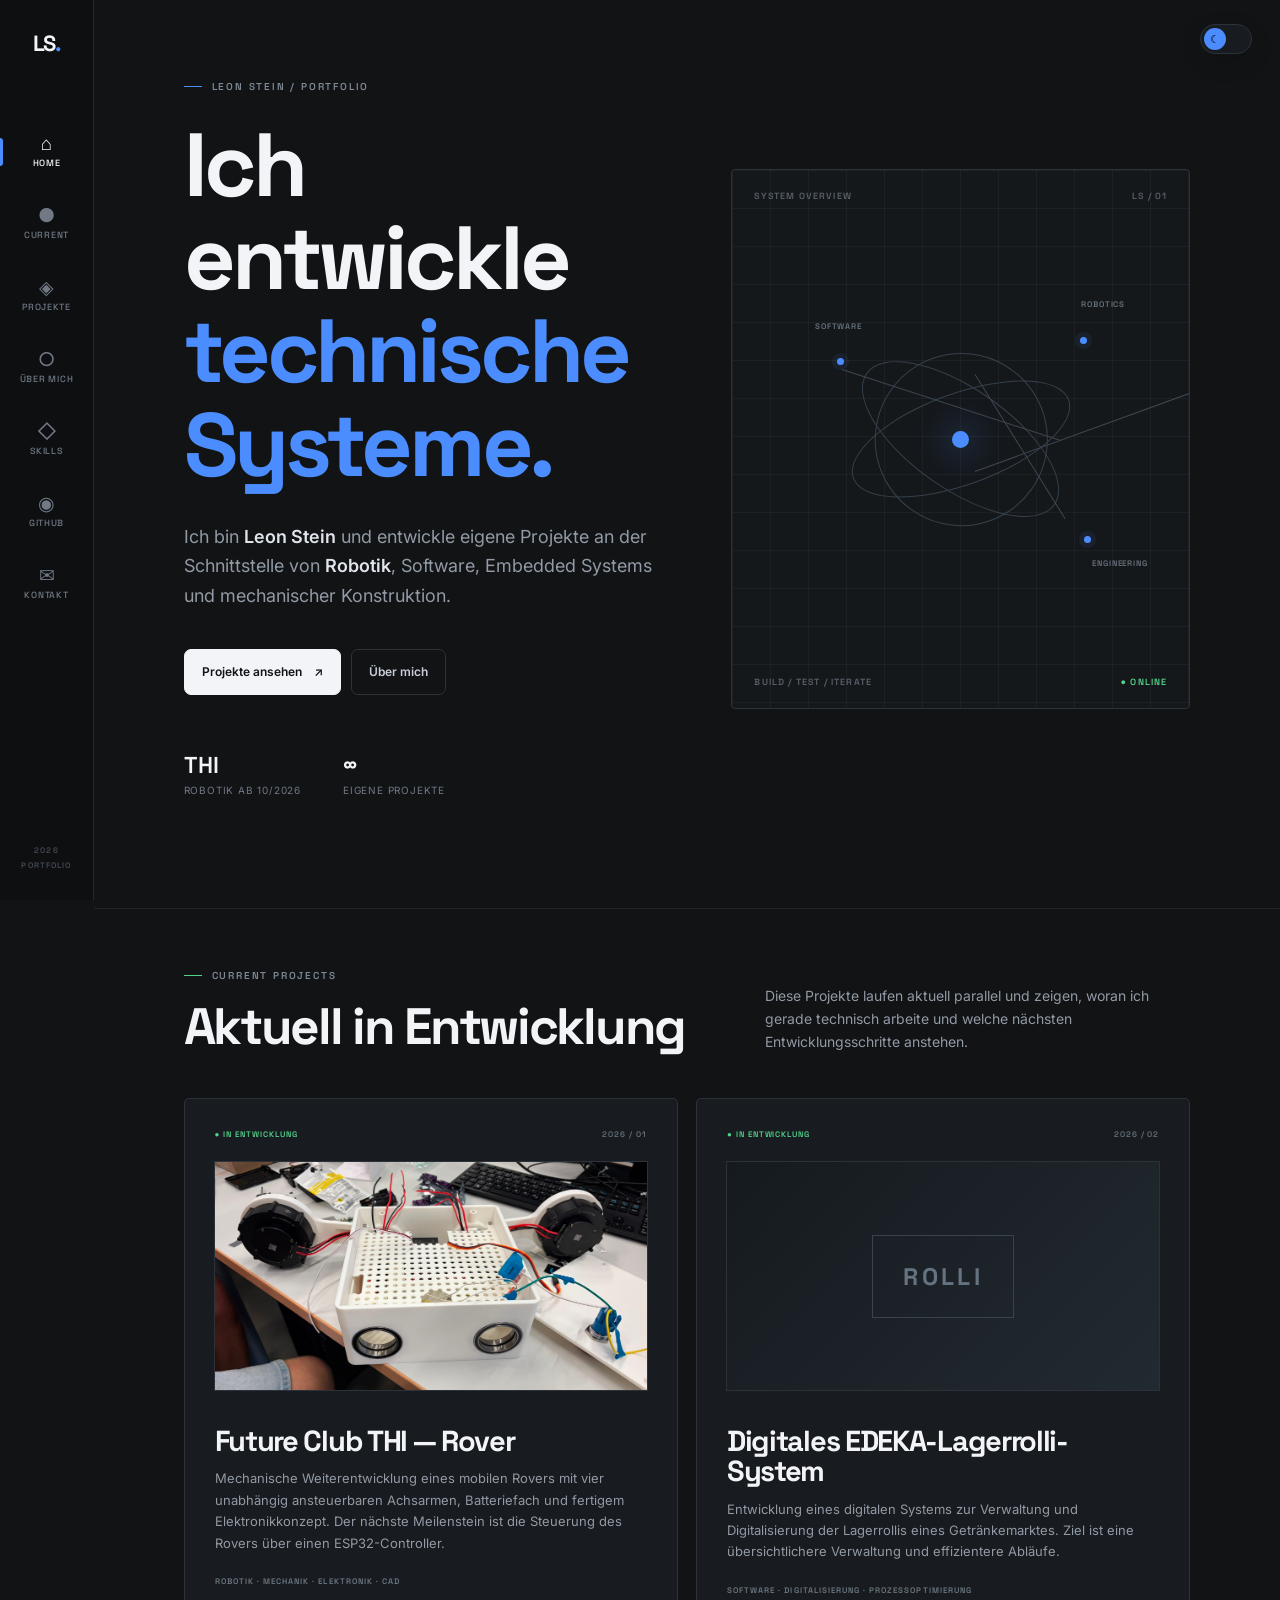
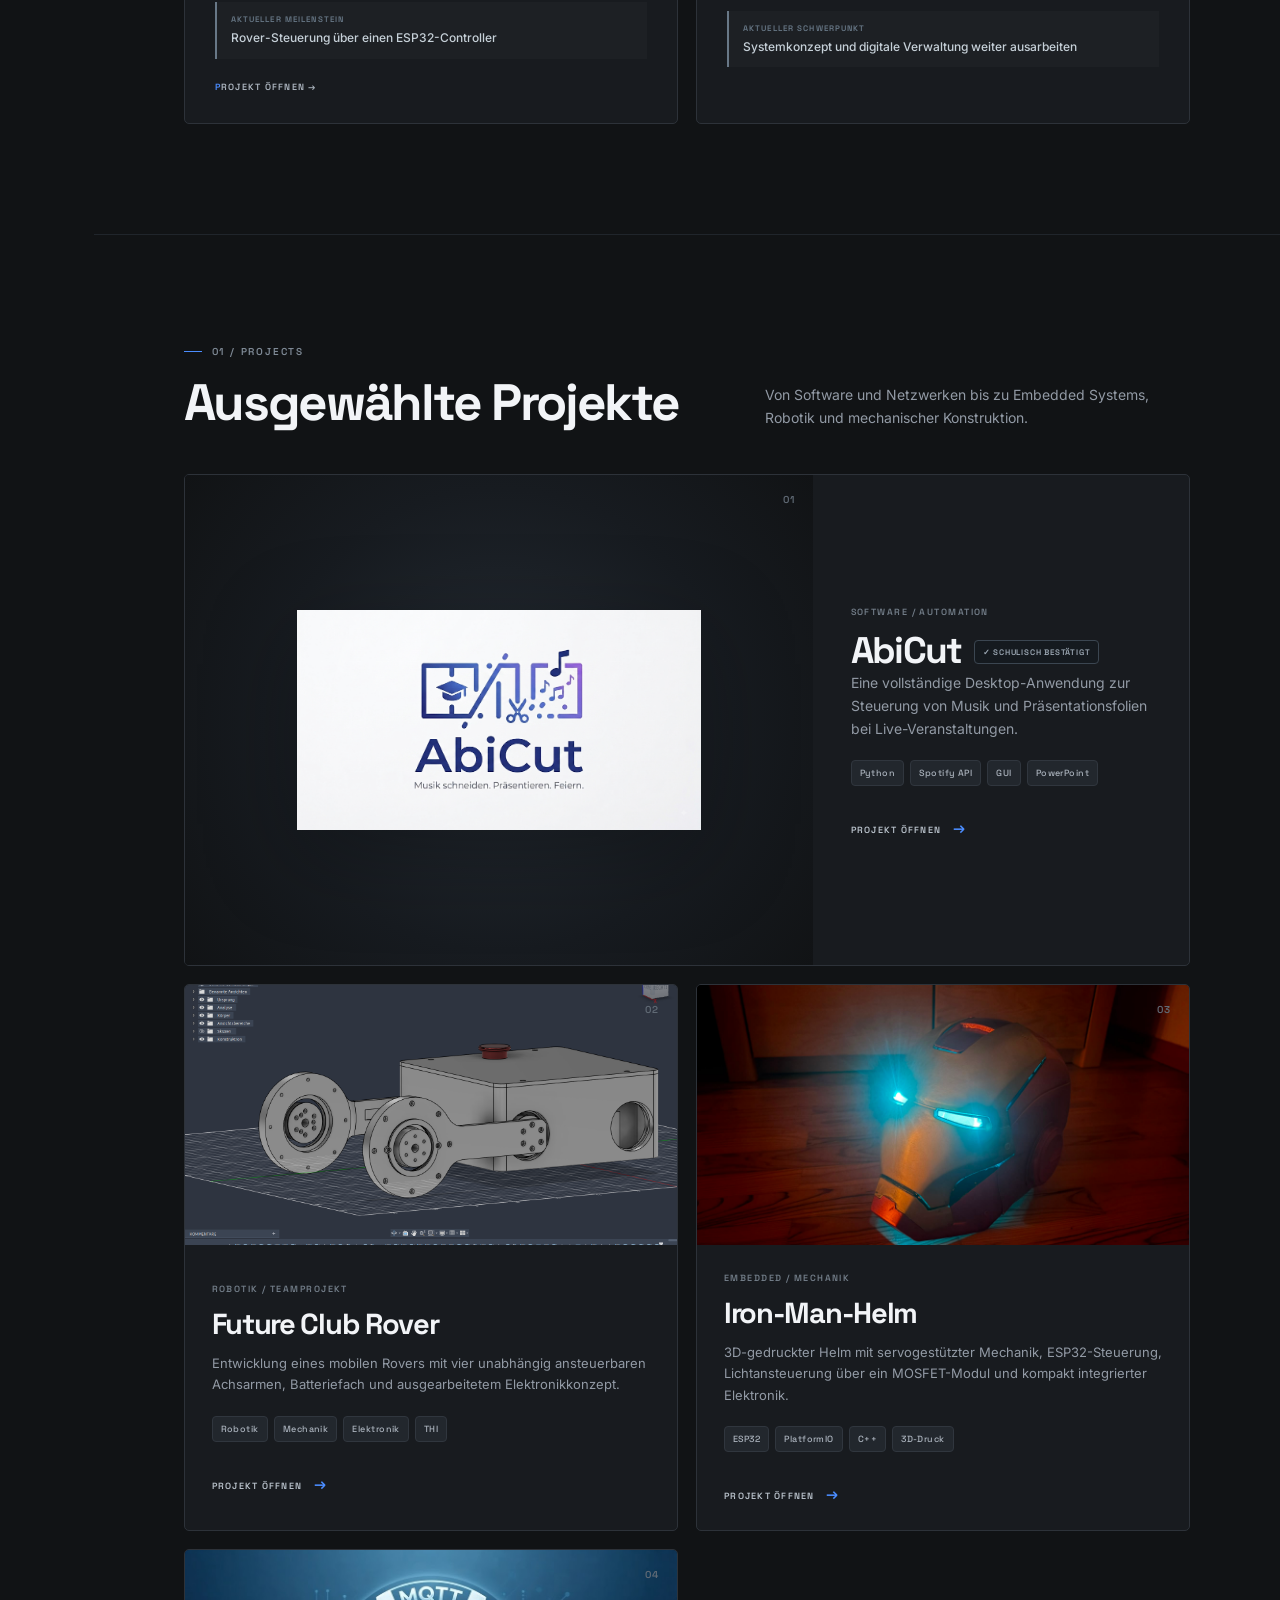
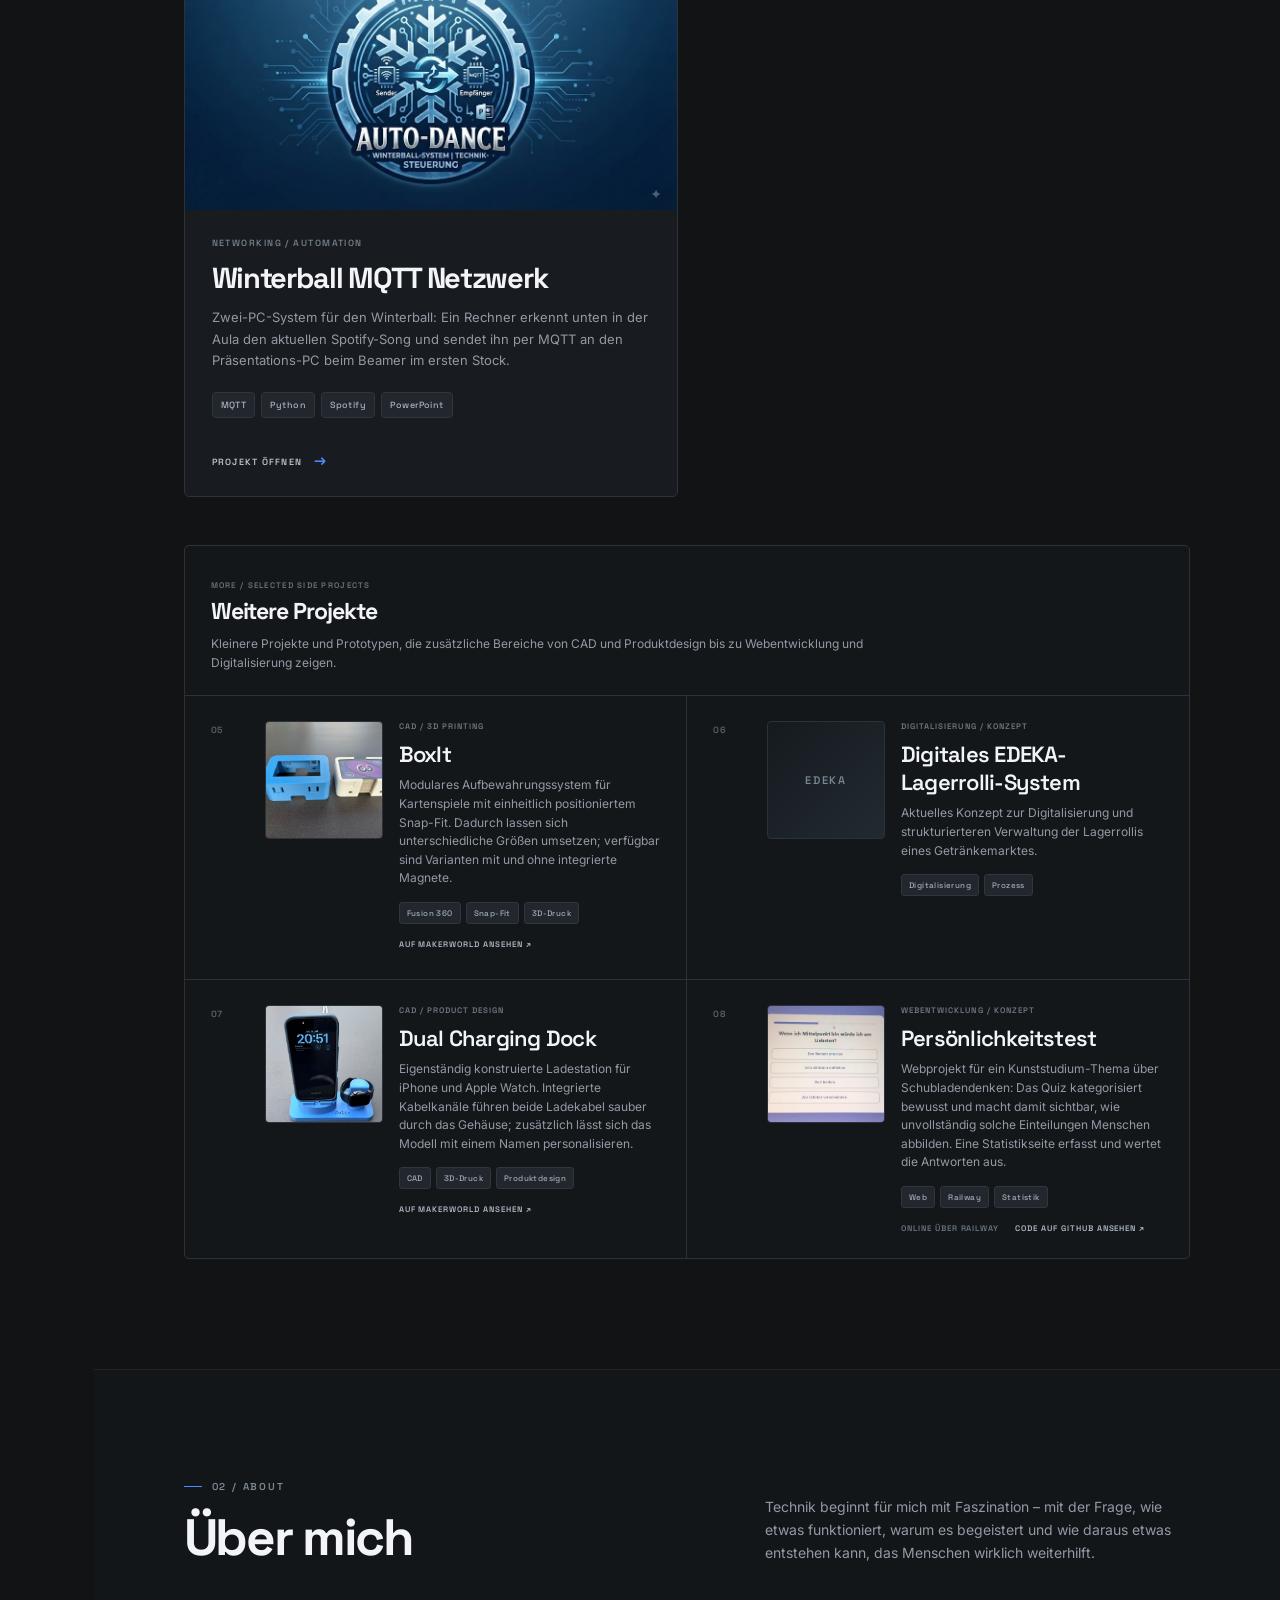
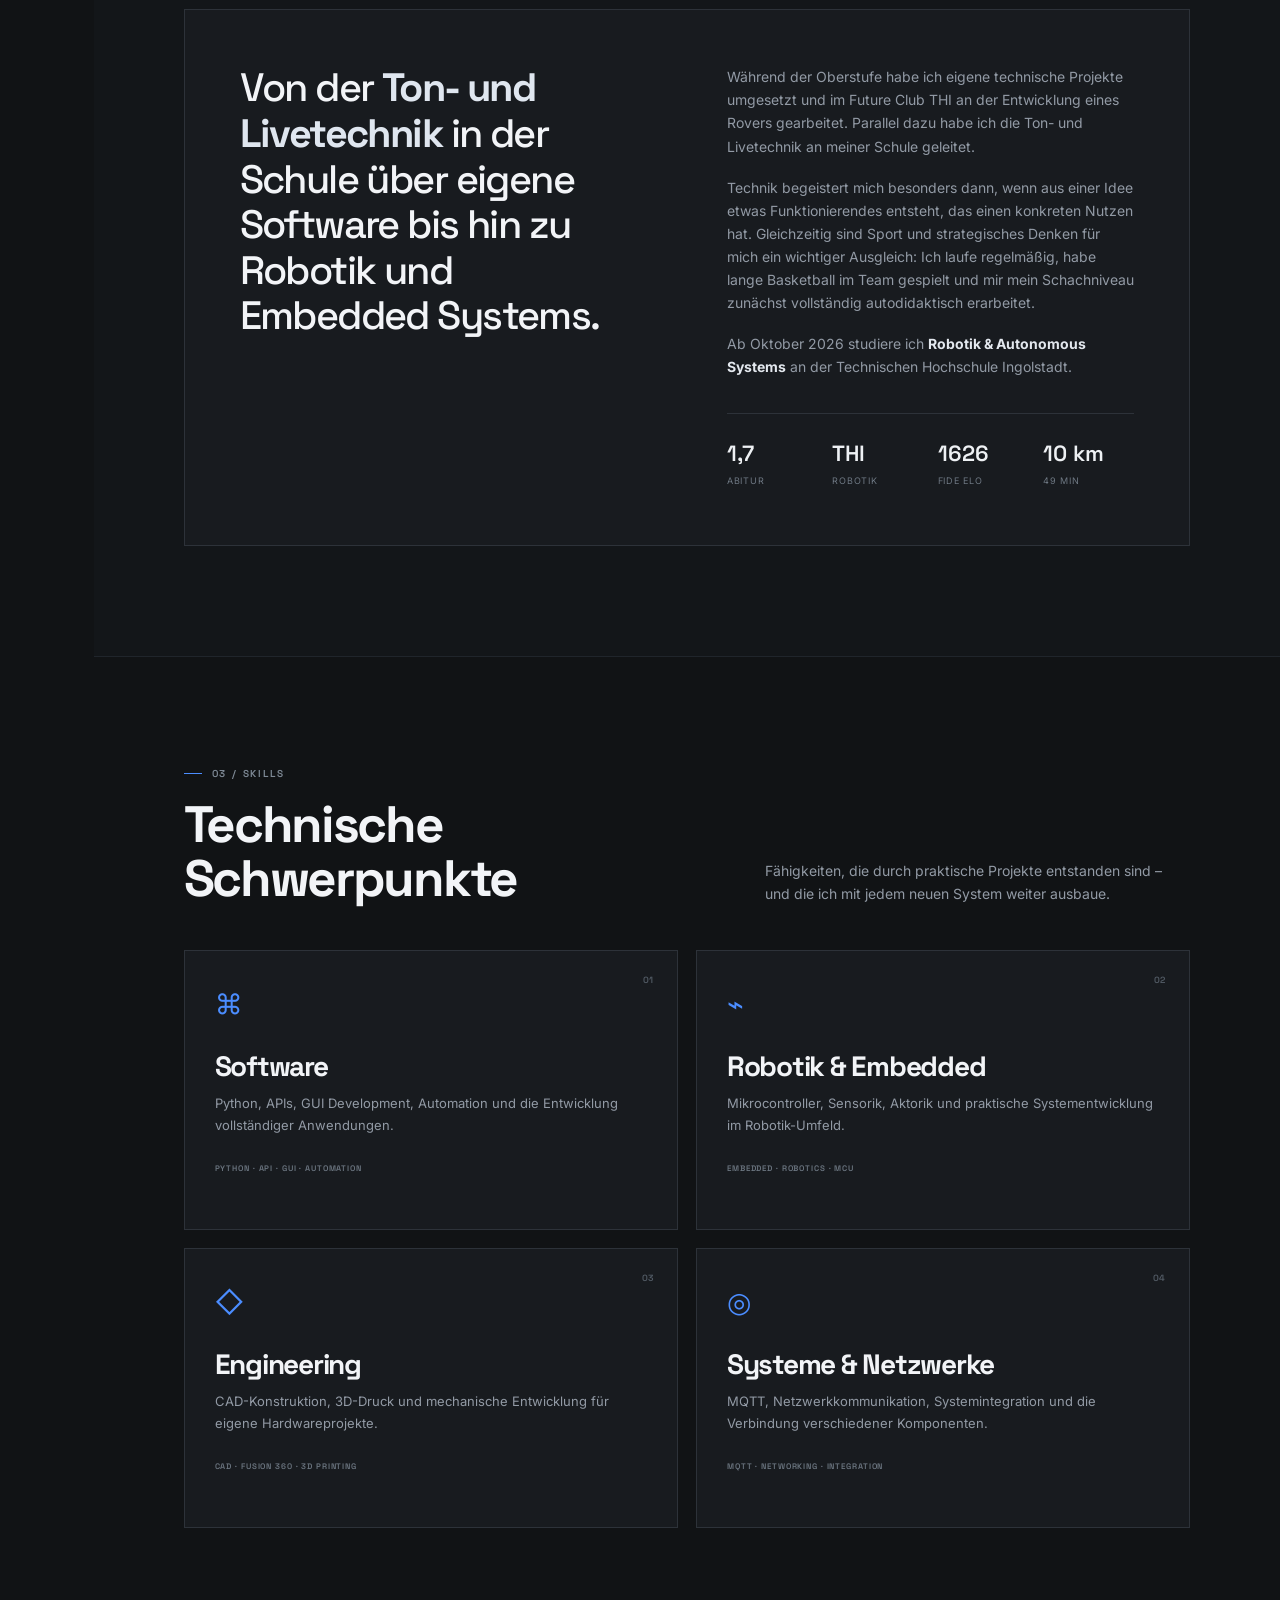
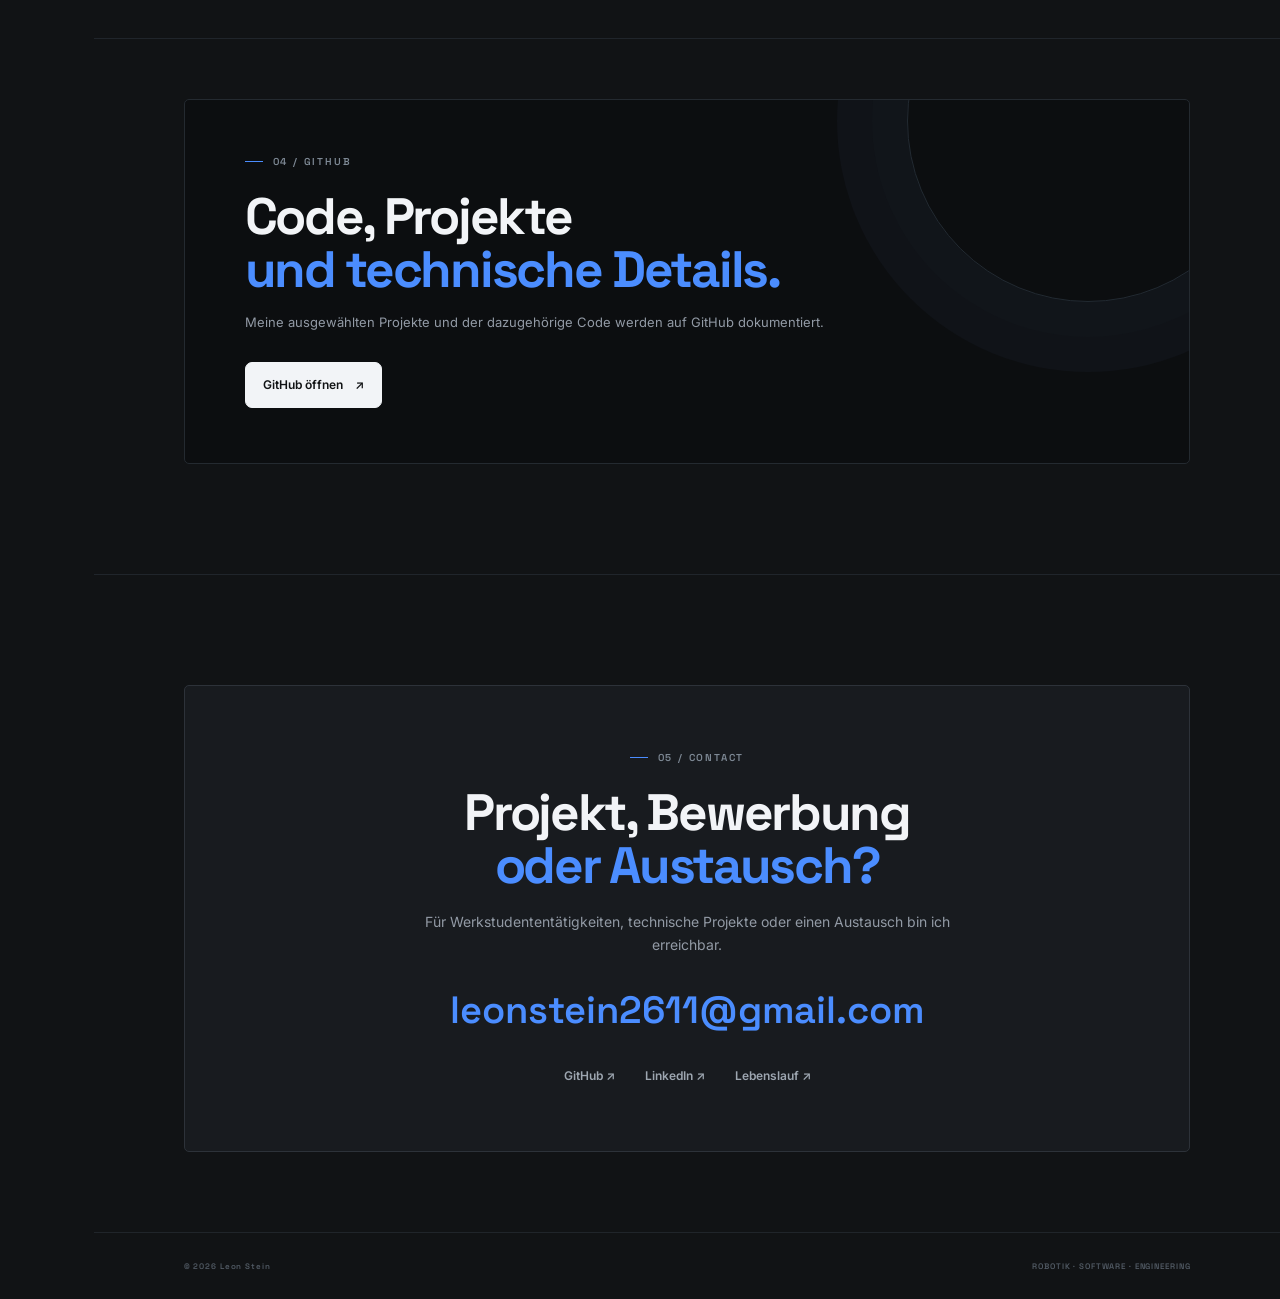
==== commit b56b1a7f: "Add SEO optimization and mobile GitHub fix" ====
--- a/index.html
+++ b/index.html
@@ -3,12 +3,57 @@
 <head>
   <meta charset="UTF-8">
   <meta name="viewport" content="width=device-width, initial-scale=1.0">
-  <meta name="description" content="Leon Stein – Portfolio für Robotik, Software, Embedded Systems und Engineering.">
-  <title>Leon Stein — Portfolio</title>
+  <meta name="description" content="Portfolio von Leon Stein mit Projekten aus Robotik, Embedded Systems, Softwareentwicklung, Automatisierung, CAD und 3D-Druck.">
+  <title>Leon Stein Projects | Robotik, Software & Embedded Systems</title>
+  <link rel="canonical" href="https://leonsteinprojects.de/">
+  <meta name="robots" content="index, follow, max-image-preview:large">
+  <meta property="og:locale" content="de_DE">
+  <meta property="og:type" content="website">
+  <meta property="og:site_name" content="Leon Stein Projects">
+  <meta property="og:title" content="Leon Stein Projects | Robotik, Software & Embedded Systems">
+  <meta property="og:description" content="Portfolio von Leon Stein mit Projekten aus Robotik, Embedded Systems, Softwareentwicklung, Automatisierung, CAD und 3D-Druck.">
+  <meta property="og:url" content="https://leonsteinprojects.de/">
+  <meta name="twitter:card" content="summary">
+  <meta name="twitter:title" content="Leon Stein Projects | Robotik, Software & Embedded Systems">
+  <meta name="twitter:description" content="Portfolio von Leon Stein mit Projekten aus Robotik, Embedded Systems, Softwareentwicklung, Automatisierung, CAD und 3D-Druck.">
   <link rel="preconnect" href="https://fonts.googleapis.com">
   <link rel="preconnect" href="https://fonts.gstatic.com" crossorigin>
   <link href="https://fonts.googleapis.com/css2?family=Inter:wght@400;500;600;700&family=Space+Grotesk:wght@500;600;700&display=swap" rel="stylesheet">
   <link rel="stylesheet" href="styles.css">
+
+  <script type="application/ld+json">
+  {
+    "@context": "https://schema.org",
+    "@graph": [
+      {
+        "@type": "WebSite",
+        "@id": "https://leonsteinprojects.de/#website",
+        "url": "https://leonsteinprojects.de/",
+        "name": "Leon Stein Projects",
+        "alternateName": "Leon Stein Portfolio",
+        "inLanguage": "de"
+      },
+      {
+        "@type": "Person",
+        "@id": "https://leonsteinprojects.de/#leon-stein",
+        "name": "Leon Stein",
+        "url": "https://leonsteinprojects.de/",
+        "sameAs": [
+          "https://github.com/leonstein2611",
+          "https://www.linkedin.com/in/leon-stein-robotics/"
+        ],
+        "knowsAbout": [
+          "Robotik",
+          "Embedded Systems",
+          "Softwareentwicklung",
+          "Automatisierung",
+          "CAD",
+          "3D-Druck"
+        ]
+      }
+    ]
+  }
+  </script>
 </head>
 <body>
   <aside class="sidebar">
@@ -31,7 +76,7 @@
         <div class="hero-copy">
           <div class="eyebrow"><span></span> LEON STEIN / PORTFOLIO</div>
           <h1>Ich entwickle<br><em>technische Systeme.</em></h1>
-          <p class="hero-intro">An der Schnittstelle von <strong>Robotik</strong>, Software, Embedded Systems und mechanischer Konstruktion entstehen meine eigenen Projekte.</p>
+          <p class="hero-intro">Ich bin <strong>Leon Stein</strong> und entwickle eigene Projekte an der Schnittstelle von <strong>Robotik</strong>, Software, Embedded Systems und mechanischer Konstruktion.</p>
 
           <div class="hero-actions">
             <a class="btn btn-primary" href="#projects">Projekte ansehen <span>↗</span></a>
@@ -289,5 +334,6 @@
     <footer><span>© 2026 Leon Stein</span><span>ROBOTIK · SOFTWARE · ENGINEERING</span></footer>
   </main>
   <script src="script.js"></script>
+  <!-- Cloudflare Web Analytics --><script type='module' src='https://static.cloudflareinsights.com/beacon.min.js' data-cf-beacon='{"token": "7a0f40504f7e4648b12b40247a7c8d13"}'></script><!-- End Cloudflare Web Analytics -->
 </body>
 </html>
--- a/styles.css
+++ b/styles.css
@@ -527,3 +527,38 @@
         gap:20px 18px;
     }
 }
+
+
+/* ---------- V19 / Mobile GitHub card fix ---------- */
+.dark-block > *{
+    position:relative;
+    z-index:2;
+}
+
+.dark-block:after{
+    z-index:1;
+    pointer-events:none;
+}
+
+@media(max-width:560px){
+    .github-section .dark-block{
+        padding:32px 22px;
+        overflow:hidden;
+    }
+
+    .github-section .dark-block:after{
+        display:none;
+    }
+
+    .github-section .dark-block h2{
+        font-size:clamp(32px,9.5vw,42px);
+        line-height:1.08;
+        overflow-wrap:normal;
+        word-break:normal;
+    }
+
+    .github-section .dark-block p{
+        font-size:13px;
+        line-height:1.7;
+    }
+}
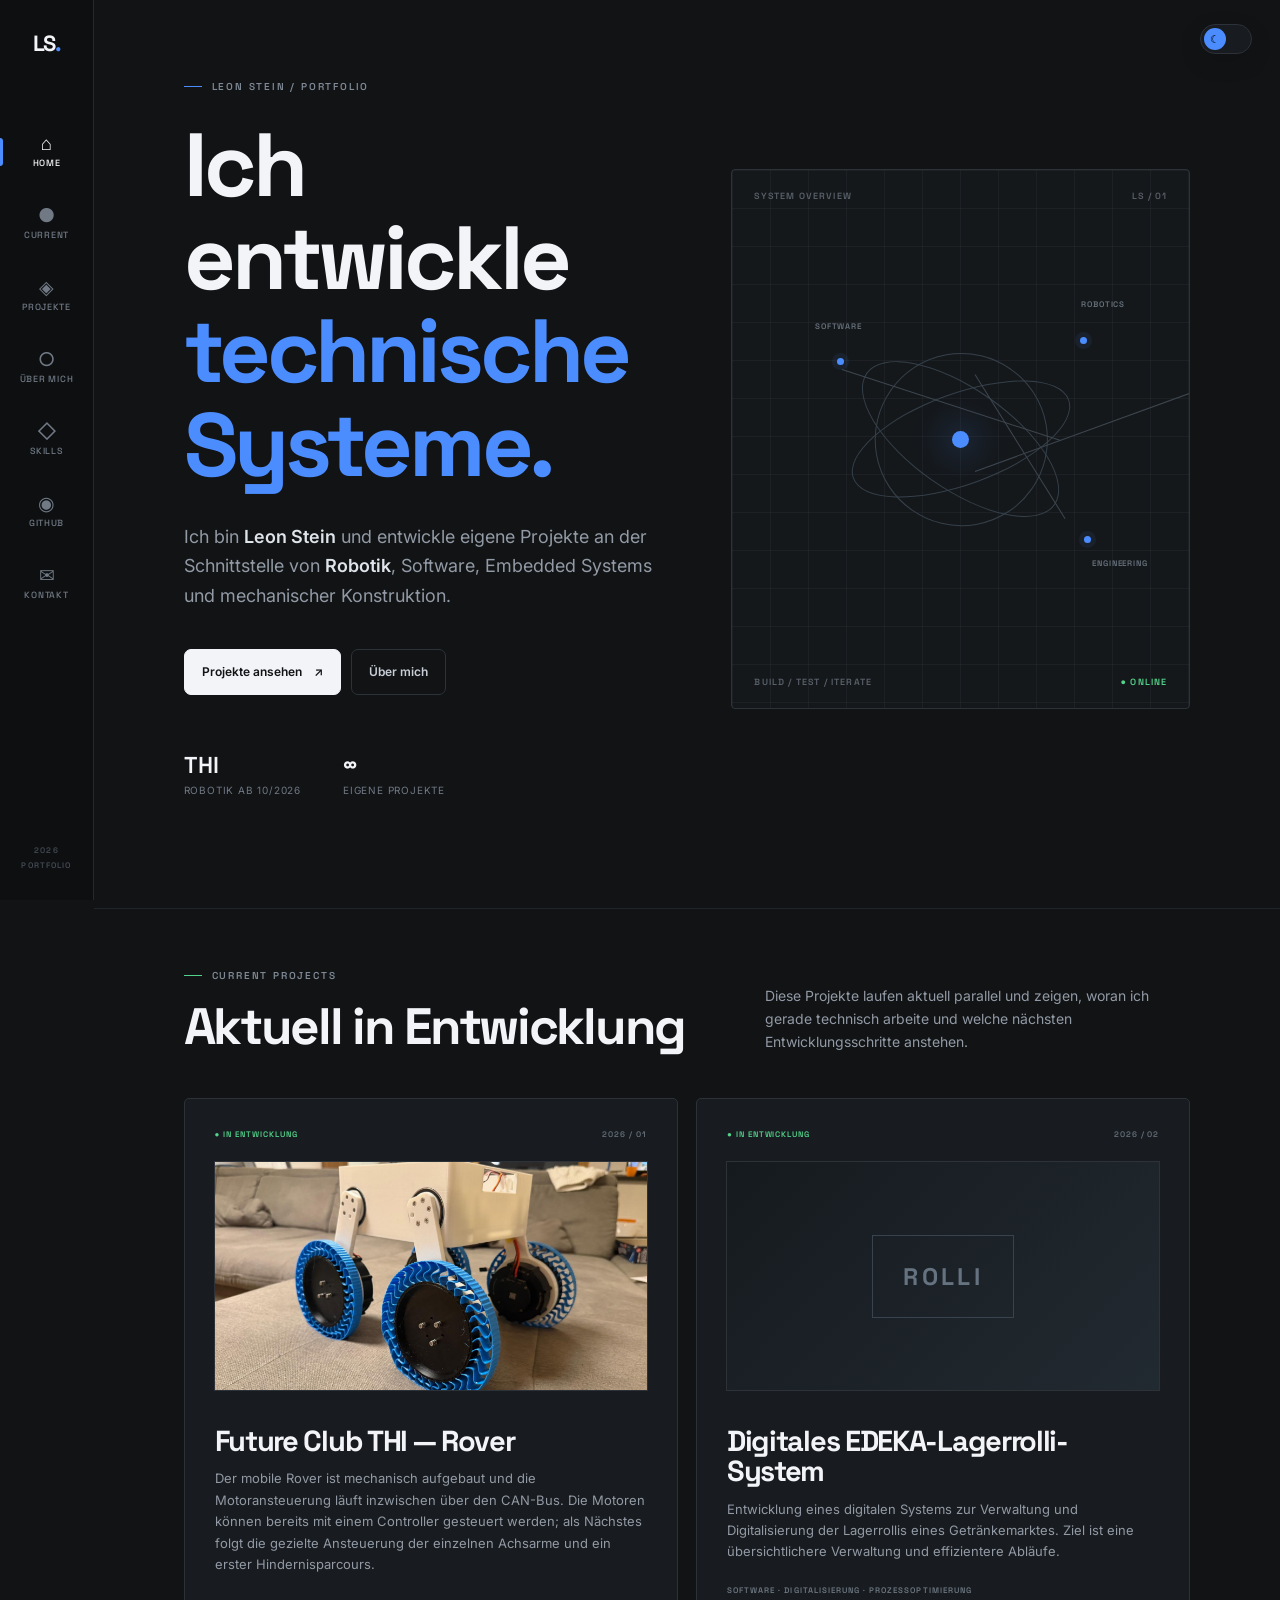
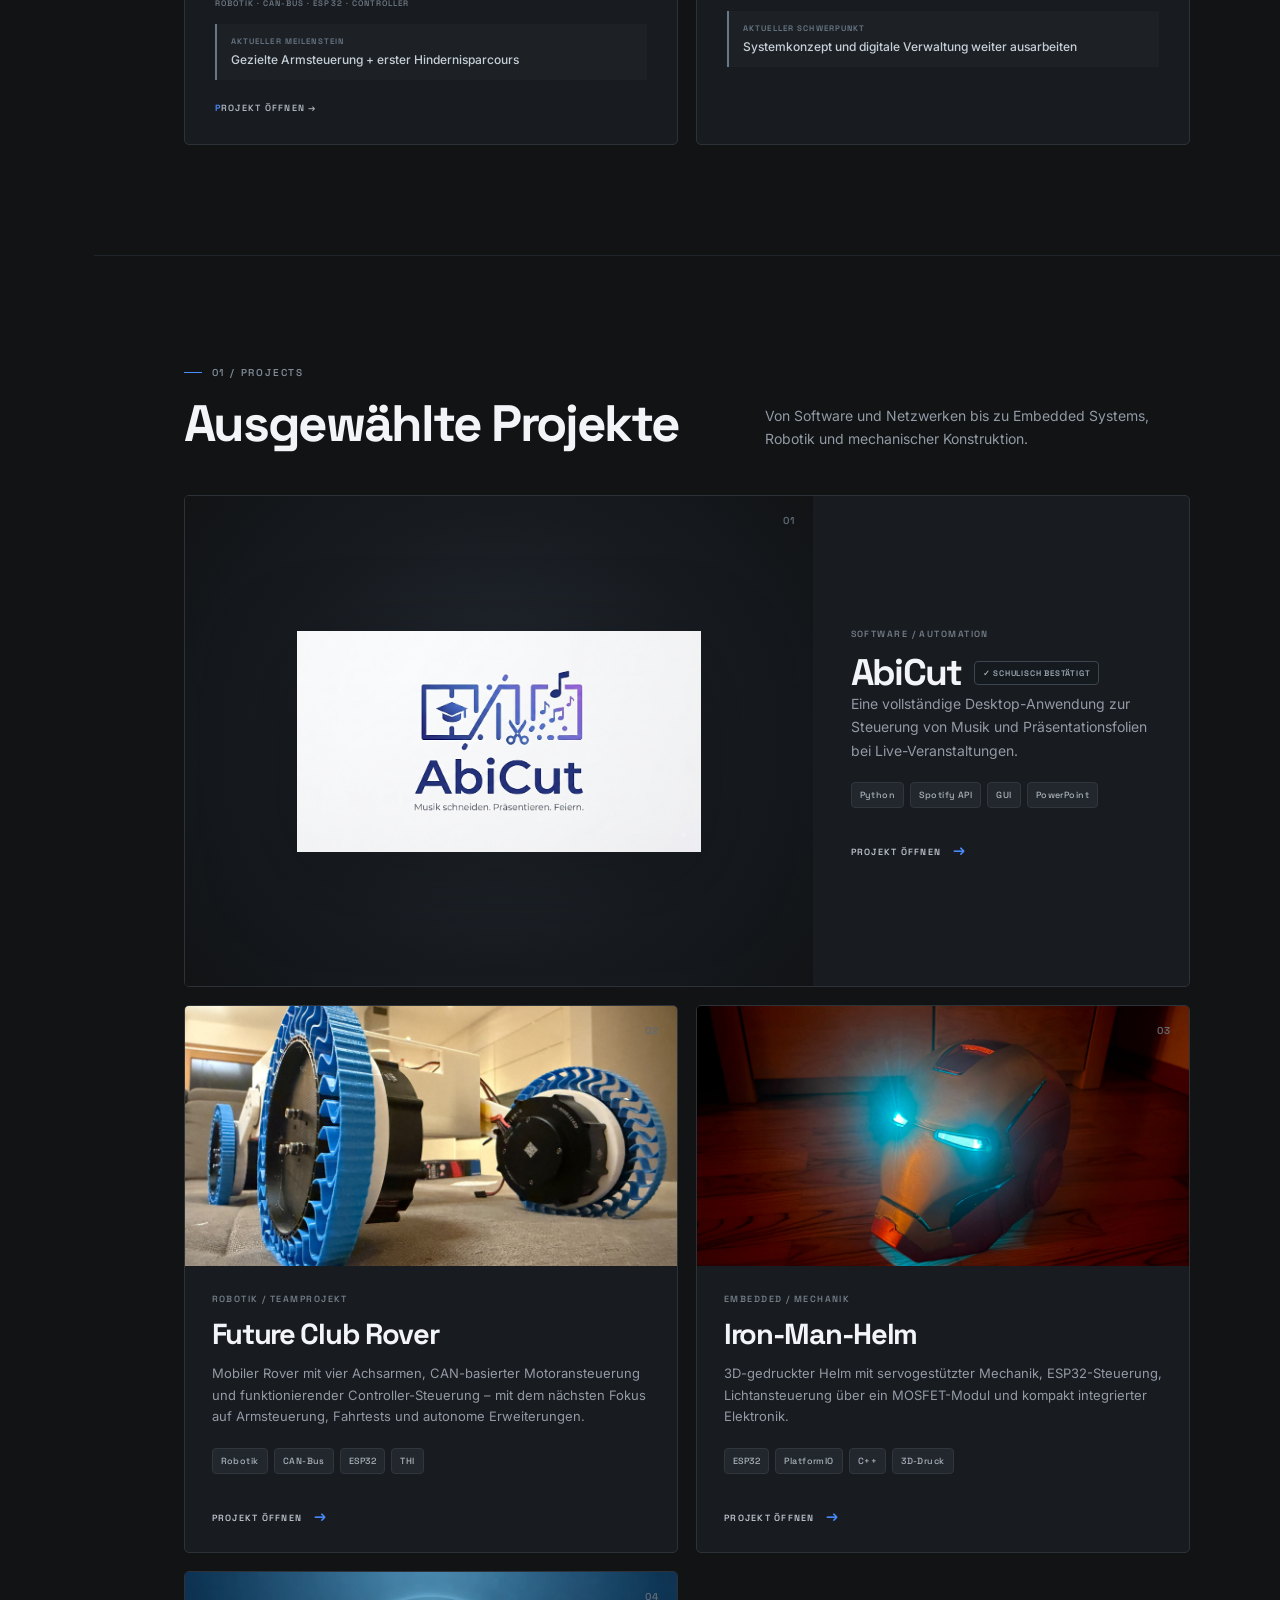
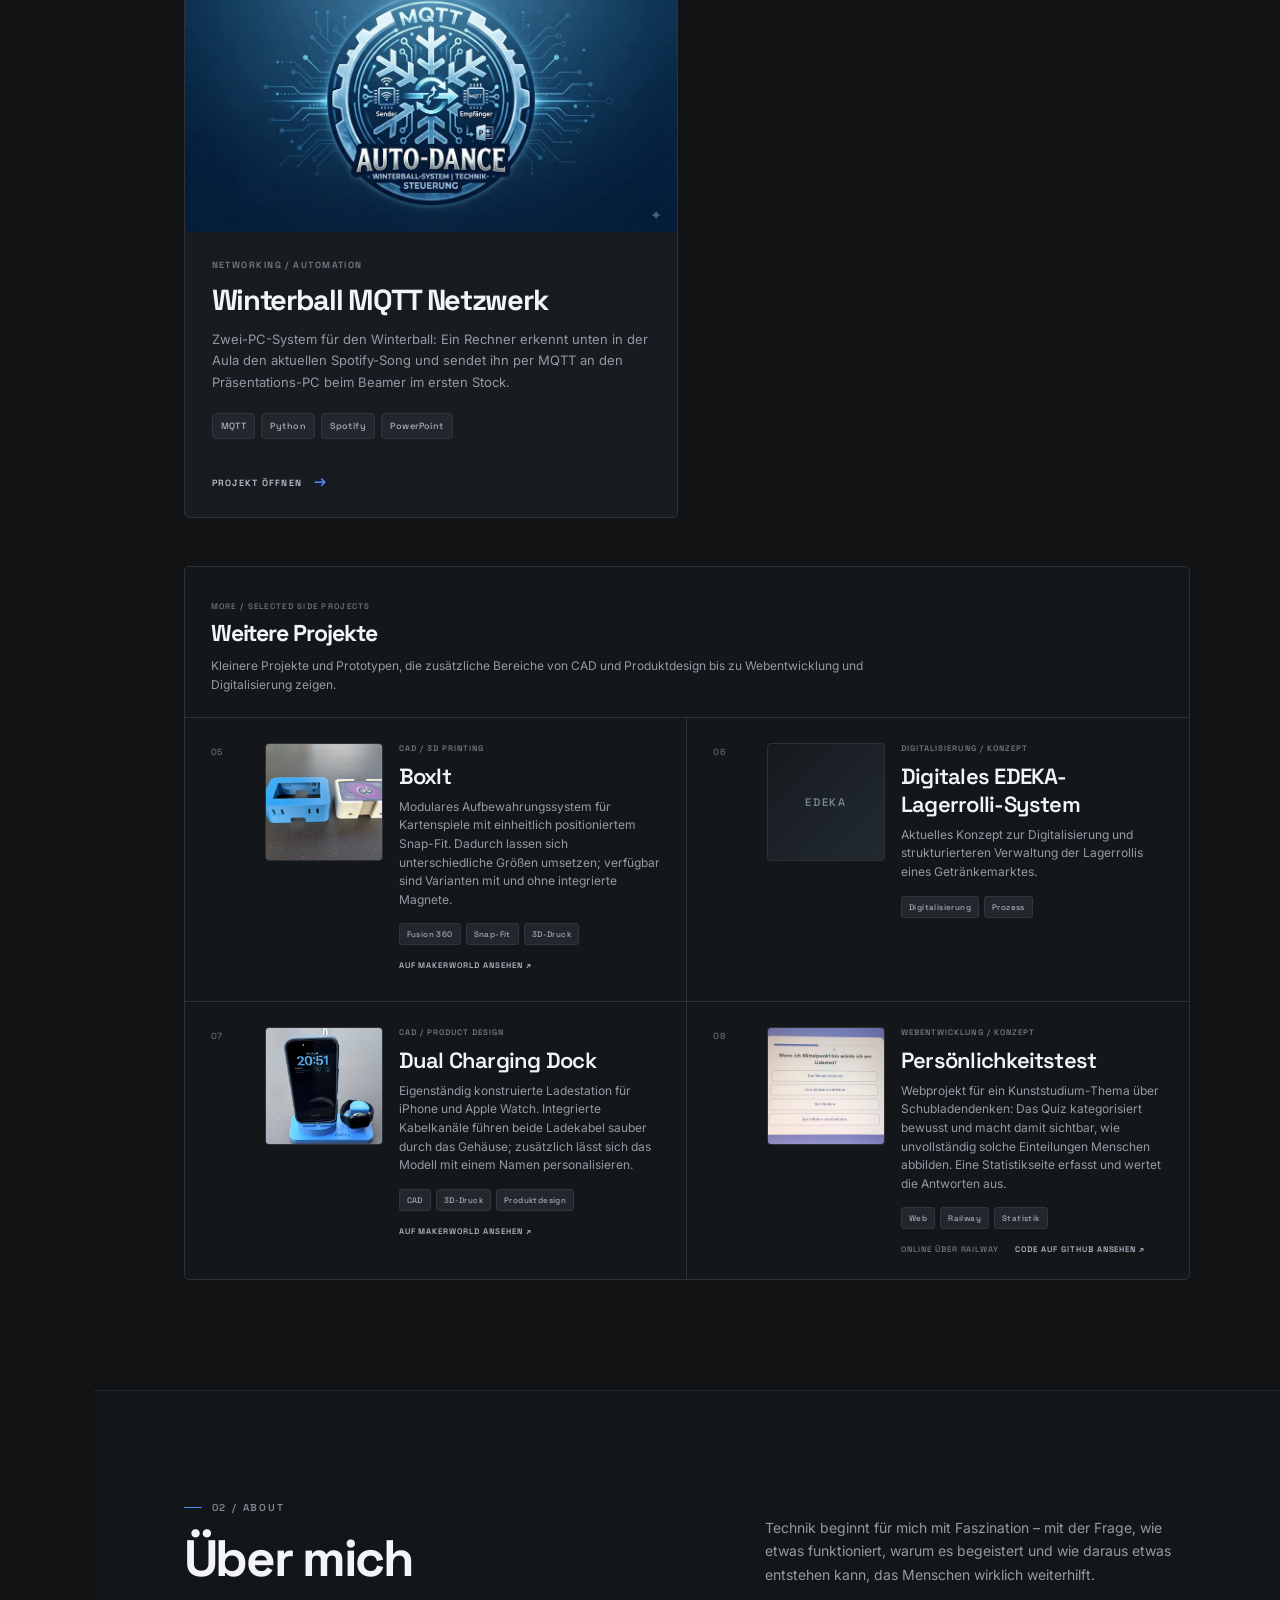
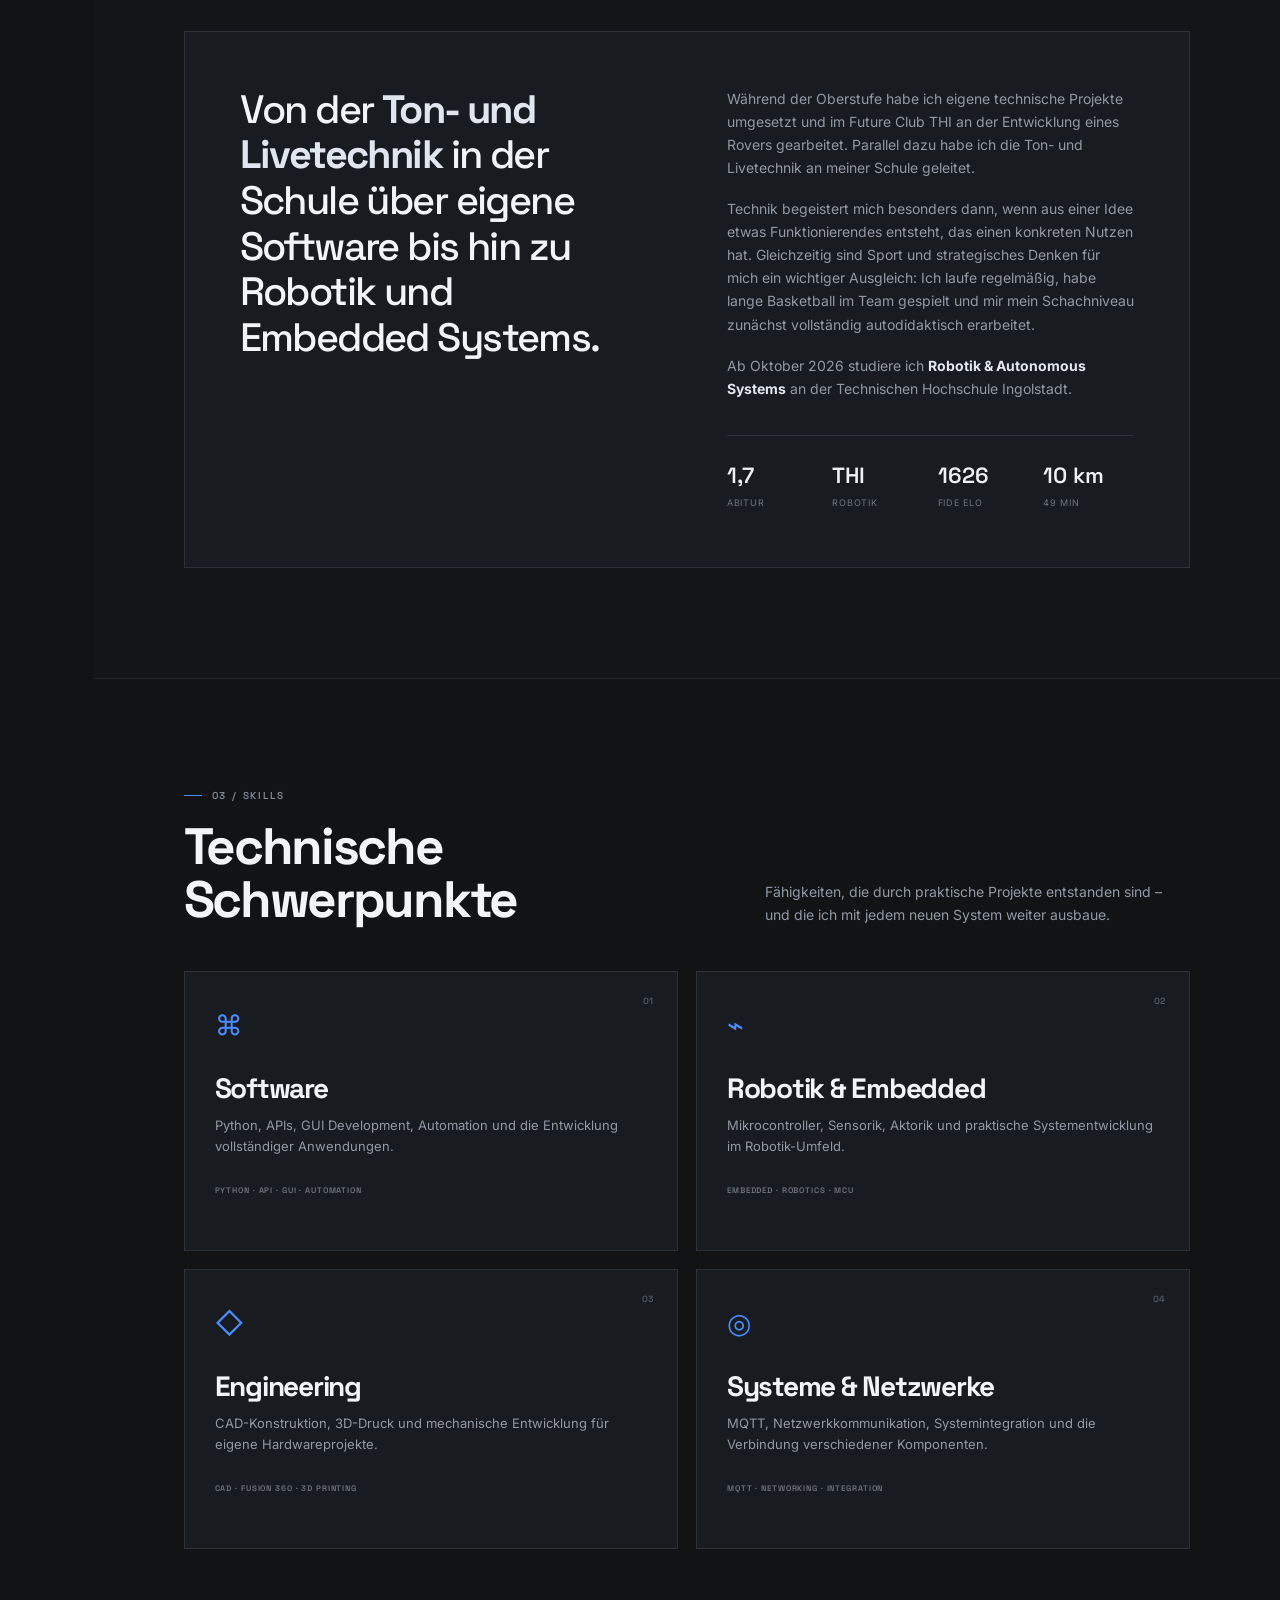
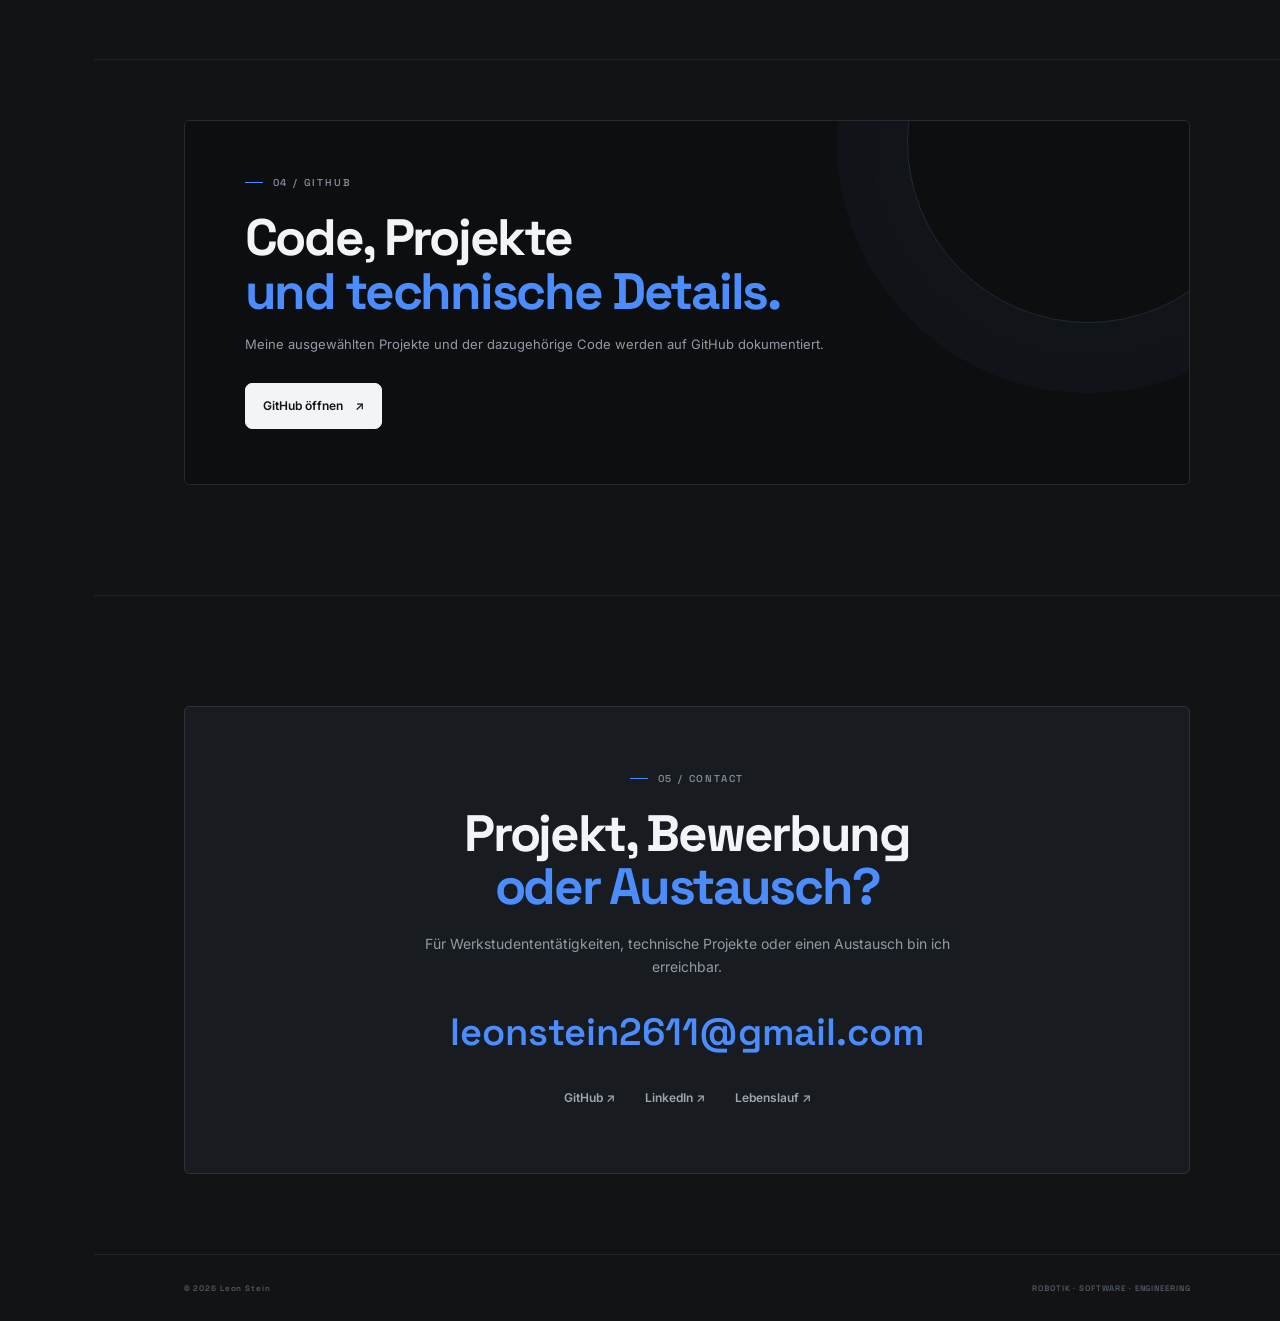
==== commit e9e8f9c6: "Update portfolio to V22 – rover CAN control and new project status" ====
--- a/index.html
+++ b/index.html
@@ -1,27 +1,27 @@
 <!DOCTYPE html>
+
 <html lang="de">
 <head>
-  <meta charset="UTF-8">
-  <meta name="viewport" content="width=device-width, initial-scale=1.0">
-  <meta name="description" content="Portfolio von Leon Stein mit Projekten aus Robotik, Embedded Systems, Softwareentwicklung, Automatisierung, CAD und 3D-Druck.">
-  <title>Leon Stein Projects | Robotik, Software & Embedded Systems</title>
-  <link rel="canonical" href="https://leonsteinprojects.de/">
-  <meta name="robots" content="index, follow, max-image-preview:large">
-  <meta property="og:locale" content="de_DE">
-  <meta property="og:type" content="website">
-  <meta property="og:site_name" content="Leon Stein Projects">
-  <meta property="og:title" content="Leon Stein Projects | Robotik, Software & Embedded Systems">
-  <meta property="og:description" content="Portfolio von Leon Stein mit Projekten aus Robotik, Embedded Systems, Softwareentwicklung, Automatisierung, CAD und 3D-Druck.">
-  <meta property="og:url" content="https://leonsteinprojects.de/">
-  <meta name="twitter:card" content="summary">
-  <meta name="twitter:title" content="Leon Stein Projects | Robotik, Software & Embedded Systems">
-  <meta name="twitter:description" content="Portfolio von Leon Stein mit Projekten aus Robotik, Embedded Systems, Softwareentwicklung, Automatisierung, CAD und 3D-Druck.">
-  <link rel="preconnect" href="https://fonts.googleapis.com">
-  <link rel="preconnect" href="https://fonts.gstatic.com" crossorigin>
-  <link href="https://fonts.googleapis.com/css2?family=Inter:wght@400;500;600;700&family=Space+Grotesk:wght@500;600;700&display=swap" rel="stylesheet">
-  <link rel="stylesheet" href="styles.css">
-
-  <script type="application/ld+json">
+<meta charset="utf-8"/>
+<meta content="width=device-width, initial-scale=1.0" name="viewport"/>
+<meta content="Portfolio von Leon Stein mit Projekten aus Robotik, Embedded Systems, Softwareentwicklung, Automatisierung, CAD und 3D-Druck." name="description"/>
+<title>Leon Stein Projects | Robotik, Software &amp; Embedded Systems</title>
+<link href="https://leonsteinprojects.de/" rel="canonical"/>
+<meta content="index, follow, max-image-preview:large" name="robots"/>
+<meta content="de_DE" property="og:locale"/>
+<meta content="website" property="og:type"/>
+<meta content="Leon Stein Projects" property="og:site_name"/>
+<meta content="Leon Stein Projects | Robotik, Software &amp; Embedded Systems" property="og:title"/>
+<meta content="Portfolio von Leon Stein mit Projekten aus Robotik, Embedded Systems, Softwareentwicklung, Automatisierung, CAD und 3D-Druck." property="og:description"/>
+<meta content="https://leonsteinprojects.de/" property="og:url"/>
+<meta content="summary" name="twitter:card"/>
+<meta content="Leon Stein Projects | Robotik, Software &amp; Embedded Systems" name="twitter:title"/>
+<meta content="Portfolio von Leon Stein mit Projekten aus Robotik, Embedded Systems, Softwareentwicklung, Automatisierung, CAD und 3D-Druck." name="twitter:description"/>
+<link href="https://fonts.googleapis.com" rel="preconnect"/>
+<link crossorigin="" href="https://fonts.gstatic.com" rel="preconnect"/>
+<link href="https://fonts.googleapis.com/css2?family=Inter:wght@400;500;600;700&amp;family=Space+Grotesk:wght@500;600;700&amp;display=swap" rel="stylesheet"/>
+<link href="styles.css" rel="stylesheet"/>
+<script type="application/ld+json">
   {
     "@context": "https://schema.org",
     "@graph": [
@@ -56,284 +56,261 @@
   </script>
 </head>
 <body>
-  <aside class="sidebar">
-    <a class="brand" href="#home">LS<span>.</span></a>
-    <nav>
-      <a class="nav-link active" href="#home"><span class="icon">⌂</span><b>Home</b></a>
-      <a class="nav-link" href="#current"><span class="icon">●</span><b>Current</b></a>
-      <a class="nav-link" href="#projects"><span class="icon">◈</span><b>Projekte</b></a>
-      <a class="nav-link" href="#about"><span class="icon">○</span><b>Über mich</b></a>
-      <a class="nav-link" href="#skills"><span class="icon">◇</span><b>Skills</b></a>
-      <a class="nav-link" href="#github"><span class="icon">◉</span><b>GitHub</b></a>
-      <a class="nav-link" href="#contact"><span class="icon">✉</span><b>Kontakt</b></a>
-    </nav>
-    <div class="side-bottom">2026<br>PORTFOLIO</div>
-  </aside>
-
-  <main>
-    <section id="home" class="hero page-section">
-      <div class="hero-inner">
-        <div class="hero-copy">
-          <div class="eyebrow"><span></span> LEON STEIN / PORTFOLIO</div>
-          <h1>Ich entwickle<br><em>technische Systeme.</em></h1>
-          <p class="hero-intro">Ich bin <strong>Leon Stein</strong> und entwickle eigene Projekte an der Schnittstelle von <strong>Robotik</strong>, Software, Embedded Systems und mechanischer Konstruktion.</p>
-
-          <div class="hero-actions">
-            <a class="btn btn-primary" href="#projects">Projekte ansehen <span>↗</span></a>
-            <a class="btn btn-ghost" href="#about">Über mich</a>
-          </div>
-
-          <div class="hero-facts">
-            <div><strong>THI</strong><span>Robotik ab 10/2026</span></div>
-            <div><strong>∞</strong><span>Eigene Projekte</span></div>
-          </div>
-        </div>
-
-        <div class="hero-system">
-          <div class="system-top"><span>SYSTEM OVERVIEW</span><span>LS / 01</span></div>
-          <div class="system-grid"></div>
-          <div class="system-core">
-            <div class="core-ring r1"></div>
-            <div class="core-ring r2"></div>
-            <div class="core-ring r3"></div>
-            <div class="core-dot"></div>
-          </div>
-          <div class="system-line sl1"></div>
-          <div class="system-line sl2"></div>
-          <div class="system-line sl3"></div>
-          <div class="sys-node sn1"></div>
-          <div class="sys-node sn2"></div>
-          <div class="sys-node sn3"></div>
-          <div class="sys-label label-a">SOFTWARE</div>
-          <div class="sys-label label-b">ROBOTICS</div>
-          <div class="sys-label label-c">ENGINEERING</div>
-          <div class="system-bottom"><span>BUILD / TEST / ITERATE</span><span>● ONLINE</span></div>
-        </div>
-      </div>
-    </section>
-
-    <section id="current" class="page-section content-section current-section">
-      <div class="section-header">
-        <div><div class="eyebrow"><span class="green"></span> CURRENT PROJECTS</div><h2>Aktuell in Entwicklung</h2></div>
-        <p>Diese Projekte laufen aktuell parallel und zeigen, woran ich gerade technisch arbeite und welche nächsten Entwicklungsschritte anstehen.</p>
-      </div>
-      <div class="current-project-grid">
-        <a class="current-card current-card-link" href="futureclub.html">
-          <div class="current-head"><span class="status">● IN ENTWICKLUNG</span><span class="current-number">2026 / 01</span></div>
-          <div class="current-card-image"><img src="assets/futureclub/aktueller stand .jpeg" alt="Aktueller Future Club Rover"></div>
-          <h3>Future Club THI — Rover</h3>
-          <p>Mechanische Weiterentwicklung eines mobilen Rovers mit vier unabhängig ansteuerbaren Achsarmen, Batteriefach und fertigem Elektronikkonzept. Der nächste Meilenstein ist die Steuerung des Rovers über einen ESP32-Controller.</p>
-          <div class="current-tech">ROBOTIK · MECHANIK · ELEKTRONIK · CAD</div>
-          <div class="current-goal"><span>AKTUELLER MEILENSTEIN</span><strong>Rover-Steuerung über einen ESP32-Controller</strong></div>
-          <span class="current-open">PROJEKT ÖFFNEN →</span>
-        </a>
-        <article class="current-card">
-          <div class="current-head"><span class="status">● IN ENTWICKLUNG</span><span class="current-number">2026 / 02</span></div>
-          <div class="current-card-image edeka-current-image"><div class="rolli-symbol">ROLLI</div></div>
-          <h3>Digitales EDEKA-Lagerrolli-System</h3>
-          <p>Entwicklung eines digitalen Systems zur Verwaltung und Digitalisierung der Lagerrollis eines Getränkemarktes. Ziel ist eine übersichtlichere Verwaltung und effizientere Abläufe.</p>
-          <div class="current-tech">SOFTWARE · DIGITALISIERUNG · PROZESSOPTIMIERUNG</div>
-          <div class="current-goal"><span>AKTUELLER SCHWERPUNKT</span><strong>Systemkonzept und digitale Verwaltung weiter ausarbeiten</strong></div>
-        </article>
-      </div>
-    </section>
-
-    <section id="projects" class="page-section content-section">
-      <div class="section-header">
-        <div>
-          <div class="eyebrow"><span></span> 01 / PROJECTS</div>
-          <h2>Ausgewählte Projekte</h2>
-        </div>
-        <p>Von Software und Netzwerken bis zu Embedded Systems, Robotik und mechanischer Konstruktion.</p>
-      </div>
-
-      <div class="project-list">
-        <a class="project-block project-main" href="abicut.html">
-          <div class="project-image abicut-image">
-            <div class="abicut-preview-logo"><img src="assets/abicut/abicut_logo.png" alt="AbiCut Logo"></div>
-            <div class="image-index">01</div>
-          </div>
-          <div class="project-info">
-            <div class="project-kicker">SOFTWARE / AUTOMATION</div>
-            <div class="project-title-line"><h3>AbiCut</h3><span class="school-confirmed">✓ SCHULISCH BESTÄTIGT</span></div>
-            <p>Eine vollständige Desktop-Anwendung zur Steuerung von Musik und Präsentationsfolien bei Live-Veranstaltungen.</p>
-            <div class="tags"><span>Python</span><span>Spotify API</span><span>GUI</span><span>PowerPoint</span></div>
-            <div class="project-more">PROJEKT ÖFFNEN <span>→</span></div>
-          </div>
-        </a>
-
-        <div class="project-row">
-          <a class="project-block" href="futureclub.html">
-            <div class="project-image rover-photo-image">
-              <img src="assets/futureclub/futureclub_05.png" alt="CAD-Modell des Future Club Rovers">
-              <div class="image-index">02</div>
-            </div>
-            <div class="project-info">
-              <div class="project-kicker">ROBOTIK / TEAMPROJEKT</div>
-              <h3>Future Club Rover</h3>
-              <p>Entwicklung eines mobilen Rovers mit vier unabhängig ansteuerbaren Achsarmen, Batteriefach und ausgearbeitetem Elektronikkonzept.</p>
-              <div class="tags"><span>Robotik</span><span>Mechanik</span><span>Elektronik</span><span>THI</span></div>
-              <div class="project-more">PROJEKT ÖFFNEN <span>→</span></div>
-            </div>
-          </a>
-
-          <a class="project-block" href="ironman.html">
-            <div class="project-image helmet-photo-image">
-              <img src="assets/ironman/ironman_lit_closed.jpg" alt="Fertiger Iron-Man-Helm">
-              <div class="image-index">03</div>
-            </div>
-            <div class="project-info">
-              <div class="project-kicker">EMBEDDED / MECHANIK</div>
-              <h3>Iron-Man-Helm</h3>
-              <p>3D-gedruckter Helm mit servogestützter Mechanik, ESP32-Steuerung, Lichtansteuerung über ein MOSFET-Modul und kompakt integrierter Elektronik.</p>
-              <div class="tags"><span>ESP32</span><span>PlatformIO</span><span>C++</span><span>3D-Druck</span></div>
-              <div class="project-more">PROJEKT ÖFFNEN <span>→</span></div>
-            </div>
-          </a>
-        </div>
-
-        <div class="project-row">
-          <a class="project-block" href="mqtt.html">
-            <div class="project-image mqtt-logo-image">
-              <img src="assets/mqtt/mqtt_logo.png" alt="Winterball MQTT Netzwerk Logo">
-              <div class="image-index">04</div>
-            </div>
-            <div class="project-info">
-              <div class="project-kicker">NETWORKING / AUTOMATION</div>
-              <h3>Winterball MQTT Netzwerk</h3>
-              <p>Zwei-PC-System für den Winterball: Ein Rechner erkennt unten in der Aula den aktuellen Spotify-Song und sendet ihn per MQTT an den Präsentations-PC beim Beamer im ersten Stock.</p>
-              <div class="tags"><span>MQTT</span><span>Python</span><span>Spotify</span><span>PowerPoint</span></div>
-              <div class="project-more">PROJEKT ÖFFNEN <span>→</span></div>
-            </div>
-          </a>
-
-        </div>
-      </div>
-
-      <div class="other-projects">
-        <div class="small-title">
-          <span>MORE / SELECTED SIDE PROJECTS</span>
-          <h3>Weitere Projekte</h3>
-          <p>Kleinere Projekte und Prototypen, die zusätzliche Bereiche von CAD und Produktdesign bis zu Webentwicklung und Digitalisierung zeigen.</p>
-        </div>
-
-        <div class="side-project-grid">
-          <article class="small-project-card side-project-with-image">
-            <div class="side-project-number">05</div>
-            <div class="side-project-preview">
-              <img src="assets/sideprojects/boxit_preview.jpeg" alt="BoxIt modulares Kartenspiel-Etui">
-            </div>
-            <div class="side-project-content">
-              <div class="side-project-kicker">CAD / 3D PRINTING</div>
-              <h4>BoxIt</h4>
-              <p>Modulares Aufbewahrungssystem für Kartenspiele mit einheitlich positioniertem Snap-Fit. Dadurch lassen sich unterschiedliche Größen umsetzen; verfügbar sind Varianten mit und ohne integrierte Magnete.</p>
-              <div class="side-project-tags"><span>Fusion 360</span><span>Snap-Fit</span><span>3D-Druck</span></div>
-              <a class="side-project-link" href="https://makerworld.com/de/models/2680217-box-it-modular-card-game-case-with-click#profileId-2968186" target="_blank" rel="noopener noreferrer">AUF MAKERWORLD ANSEHEN ↗</a>
-            </div>
-          </article>
-
-          <article class="small-project-card side-project-with-image">
-            <div class="side-project-number">06</div>
-            <div class="side-project-preview side-project-placeholder">
-              <span>EDEKA</span>
-            </div>
-            <div class="side-project-content">
-              <div class="side-project-kicker">DIGITALISIERUNG / KONZEPT</div>
-              <h4>Digitales EDEKA-Lagerrolli-System</h4>
-              <p>Aktuelles Konzept zur Digitalisierung und strukturierteren Verwaltung der Lagerrollis eines Getränkemarktes.</p>
-              <div class="side-project-tags"><span>Digitalisierung</span><span>Prozess</span></div>
-            </div>
-          </article>
-
-          <article class="small-project-card side-project-with-image">
-            <div class="side-project-number">07</div>
-            <div class="side-project-preview">
-              <img src="assets/sideprojects/charging_dock_preview.jpeg" alt="Dual Charging Dock für iPhone und Apple Watch">
-            </div>
-            <div class="side-project-content">
-              <div class="side-project-kicker">CAD / PRODUCT DESIGN</div>
-              <h4>Dual Charging Dock</h4>
-              <p>Eigenständig konstruierte Ladestation für iPhone und Apple Watch. Integrierte Kabelkanäle führen beide Ladekabel sauber durch das Gehäuse; zusätzlich lässt sich das Modell mit einem Namen personalisieren.</p>
-              <div class="side-project-tags"><span>CAD</span><span>3D-Druck</span><span>Produktdesign</span></div>
-              <a class="side-project-link" href="https://makerworld.com/de/models/3020410-dual-charging-dock-for-iphone-and-apple-watch#profileId-3393428" target="_blank" rel="noopener noreferrer">AUF MAKERWORLD ANSEHEN ↗</a>
-            </div>
-          </article>
-
-          <article class="small-project-card side-project-with-image">
-            <div class="side-project-number">08</div>
-            <div class="side-project-preview quiz-preview">
-              <img src="assets/sideprojects/quiz_preview.jpeg" alt="Persönlichkeitstest als Webanwendung">
-            </div>
-            <div class="side-project-content">
-              <div class="side-project-kicker">WEBENTWICKLUNG / KONZEPT</div>
-              <h4>Persönlichkeitstest</h4>
-              <p>Webprojekt für ein Kunststudium-Thema über Schubladendenken: Das Quiz kategorisiert bewusst und macht damit sichtbar, wie unvollständig solche Einteilungen Menschen abbilden. Eine Statistikseite erfasst und wertet die Antworten aus.</p>
-              <div class="side-project-tags"><span>Web</span><span>Railway</span><span>Statistik</span></div>
-              <div class="side-project-actions"><span class="side-project-note">ONLINE ÜBER RAILWAY</span><a class="side-project-link" href="https://github.com/leonstein2611/personality-quiz" target="_blank" rel="noopener noreferrer">CODE AUF GITHUB ANSEHEN ↗</a></div>
-            </div>
-          </article>
-        </div>
-      </div>
-    </section>
-
-    <section id="about" class="page-section content-section about-section">
-      <div class="section-header">
-        <div><div class="eyebrow"><span></span> 02 / ABOUT</div><h2>Über mich</h2></div>
-        <p>Technik beginnt für mich mit Faszination – mit der Frage, wie etwas funktioniert, warum es begeistert und wie daraus etwas entstehen kann, das Menschen wirklich weiterhilft.</p>
-      </div>
-      <div class="about-grid">
-        <div class="about-statement">Von der <strong>Ton- und Livetechnik</strong> in der Schule über eigene Software bis hin zu Robotik und Embedded Systems.</div>
-        <div class="about-details">
-          <p>Während der Oberstufe habe ich eigene technische Projekte umgesetzt und im Future Club THI an der Entwicklung eines Rovers gearbeitet. Parallel dazu habe ich die Ton- und Livetechnik an meiner Schule geleitet.</p>
-          <p>Technik begeistert mich besonders dann, wenn aus einer Idee etwas Funktionierendes entsteht, das einen konkreten Nutzen hat. Gleichzeitig sind Sport und strategisches Denken für mich ein wichtiger Ausgleich: Ich laufe regelmäßig, habe lange Basketball im Team gespielt und mir mein Schachniveau zunächst vollständig autodidaktisch erarbeitet.</p>
-          <p>Ab Oktober 2026 studiere ich <strong>Robotik & Autonomous Systems</strong> an der Technischen Hochschule Ingolstadt.</p>
-          <div class="about-stats">
-            <div><strong>1,7</strong><span>Abitur</span></div>
-            <div><strong>THI</strong><span>Robotik</span></div>
-            <div><strong>1626</strong><span>FIDE Elo</span></div>
-            <div><strong>10 km</strong><span>49 min</span></div>
-          </div>
-        </div>
-      </div>
-    </section>
-
-    <section id="skills" class="page-section content-section">
-      <div class="section-header">
-        <div><div class="eyebrow"><span></span> 03 / SKILLS</div><h2>Technische Schwerpunkte</h2></div>
-        <p>Fähigkeiten, die durch praktische Projekte entstanden sind – und die ich mit jedem neuen System weiter ausbaue.</p>
-      </div>
-      <div class="skill-grid">
-        <div class="skill-block"><span class="skill-number">01</span><div class="skill-icon">⌘</div><h3>Software</h3><p>Python, APIs, GUI Development, Automation und die Entwicklung vollständiger Anwendungen.</p><div class="skill-tags">PYTHON · API · GUI · AUTOMATION</div></div>
-        <div class="skill-block"><span class="skill-number">02</span><div class="skill-icon">⌁</div><h3>Robotik & Embedded</h3><p>Mikrocontroller, Sensorik, Aktorik und praktische Systementwicklung im Robotik-Umfeld.</p><div class="skill-tags">EMBEDDED · ROBOTICS · MCU</div></div>
-        <div class="skill-block"><span class="skill-number">03</span><div class="skill-icon">◇</div><h3>Engineering</h3><p>CAD-Konstruktion, 3D-Druck und mechanische Entwicklung für eigene Hardwareprojekte.</p><div class="skill-tags">CAD · FUSION 360 · 3D PRINTING</div></div>
-        <div class="skill-block"><span class="skill-number">04</span><div class="skill-icon">◎</div><h3>Systeme & Netzwerke</h3><p>MQTT, Netzwerkkommunikation, Systemintegration und die Verbindung verschiedener Komponenten.</p><div class="skill-tags">MQTT · NETWORKING · INTEGRATION</div></div>
-      </div>
-    </section>
-
-    <section id="github" class="page-section content-section github-section">
-      <div class="dark-block">
-        <div class="eyebrow"><span></span> 04 / GITHUB</div>
-        <h2>Code, Projekte<br><em>und technische Details.</em></h2>
-        <p>Meine ausgewählten Projekte und der dazugehörige Code werden auf GitHub dokumentiert.</p>
-        <a class="btn btn-primary" href="https://github.com/leonstein2611" target="_blank" rel="noopener noreferrer">GitHub öffnen <span>↗</span></a>
-      </div>
-    </section>
-
-
-
-    <section id="contact" class="page-section content-section contact-section">
-      <div class="contact-block">
-        <div class="eyebrow"><span></span> 05 / CONTACT</div>
-        <h2>Projekt, Bewerbung<br><em>oder Austausch?</em></h2>
-        <p>Für Werkstudententätigkeiten, technische Projekte oder einen Austausch bin ich erreichbar.</p>
-        <a class="contact-mail" href="mailto:leonstein2611@gmail.com">leonstein2611@gmail.com</a>
-        <div class="contact-links"><a href="https://github.com/leonstein2611" target="_blank" rel="noopener noreferrer">GitHub ↗</a><a href="https://www.linkedin.com/in/leon-stein-robotics/" target="_blank" rel="noopener noreferrer">LinkedIn ↗</a><a href="assets/documents/Lebenslauf_Leon_Stein.pdf" target="_blank" rel="noopener noreferrer">Lebenslauf ↗</a></div>
-      </div>
-    </section>
-
-    <footer><span>© 2026 Leon Stein</span><span>ROBOTIK · SOFTWARE · ENGINEERING</span></footer>
-  </main>
-  <script src="script.js"></script>
-  <!-- Cloudflare Web Analytics --><script type='module' src='https://static.cloudflareinsights.com/beacon.min.js' data-cf-beacon='{"token": "7a0f40504f7e4648b12b40247a7c8d13"}'></script><!-- End Cloudflare Web Analytics -->
+<aside class="sidebar">
+<a class="brand" href="#home">LS<span>.</span></a>
+<nav>
+<a class="nav-link active" href="#home"><span class="icon">⌂</span><b>Home</b></a>
+<a class="nav-link" href="#current"><span class="icon">●</span><b>Current</b></a>
+<a class="nav-link" href="#projects"><span class="icon">◈</span><b>Projekte</b></a>
+<a class="nav-link" href="#about"><span class="icon">○</span><b>Über mich</b></a>
+<a class="nav-link" href="#skills"><span class="icon">◇</span><b>Skills</b></a>
+<a class="nav-link" href="#github"><span class="icon">◉</span><b>GitHub</b></a>
+<a class="nav-link" href="#contact"><span class="icon">✉</span><b>Kontakt</b></a>
+</nav>
+<div class="side-bottom">2026<br/>PORTFOLIO</div>
+</aside>
+<main>
+<section class="hero page-section" id="home">
+<div class="hero-inner">
+<div class="hero-copy">
+<div class="eyebrow"><span></span> LEON STEIN / PORTFOLIO</div>
+<h1>Ich entwickle<br/><em>technische Systeme.</em></h1>
+<p class="hero-intro">Ich bin <strong>Leon Stein</strong> und entwickle eigene Projekte an der Schnittstelle von <strong>Robotik</strong>, Software, Embedded Systems und mechanischer Konstruktion.</p>
+<div class="hero-actions">
+<a class="btn btn-primary" href="#projects">Projekte ansehen <span>↗</span></a>
+<a class="btn btn-ghost" href="#about">Über mich</a>
+</div>
+<div class="hero-facts">
+<div><strong>THI</strong><span>Robotik ab 10/2026</span></div>
+<div><strong>∞</strong><span>Eigene Projekte</span></div>
+</div>
+</div>
+<div class="hero-system">
+<div class="system-top"><span>SYSTEM OVERVIEW</span><span>LS / 01</span></div>
+<div class="system-grid"></div>
+<div class="system-core">
+<div class="core-ring r1"></div>
+<div class="core-ring r2"></div>
+<div class="core-ring r3"></div>
+<div class="core-dot"></div>
+</div>
+<div class="system-line sl1"></div>
+<div class="system-line sl2"></div>
+<div class="system-line sl3"></div>
+<div class="sys-node sn1"></div>
+<div class="sys-node sn2"></div>
+<div class="sys-node sn3"></div>
+<div class="sys-label label-a">SOFTWARE</div>
+<div class="sys-label label-b">ROBOTICS</div>
+<div class="sys-label label-c">ENGINEERING</div>
+<div class="system-bottom"><span>BUILD / TEST / ITERATE</span><span>● ONLINE</span></div>
+</div>
+</div>
+</section>
+<section class="page-section content-section current-section" id="current">
+<div class="section-header">
+<div><div class="eyebrow"><span class="green"></span> CURRENT PROJECTS</div><h2>Aktuell in Entwicklung</h2></div>
+<p>Diese Projekte laufen aktuell parallel und zeigen, woran ich gerade technisch arbeite und welche nächsten Entwicklungsschritte anstehen.</p>
+</div>
+<div class="current-project-grid">
+<a class="current-card current-card-link" href="futureclub.html">
+<div class="current-head"><span class="status">● IN ENTWICKLUNG</span><span class="current-number">2026 / 01</span></div>
+<div class="current-card-image"><img alt="Aktueller Future Club Rover mit vier Rädern und Achsarmen" src="assets/futureclub/rover_current_overview.png"/></div>
+<h3>Future Club THI — Rover</h3>
+<p>Der mobile Rover ist mechanisch aufgebaut und die Motoransteuerung läuft inzwischen über den CAN-Bus. Die Motoren können bereits mit einem Controller gesteuert werden; als Nächstes folgt die gezielte Ansteuerung der einzelnen Achsarme und ein erster Hindernisparcours.</p>
+<div class="current-tech">ROBOTIK · CAN-BUS · ESP32 · CONTROLLER</div>
+<div class="current-goal"><span>AKTUELLER MEILENSTEIN</span><strong>Gezielte Armsteuerung + erster Hindernisparcours</strong></div>
+<span class="current-open">PROJEKT ÖFFNEN →</span>
+</a>
+<article class="current-card">
+<div class="current-head"><span class="status">● IN ENTWICKLUNG</span><span class="current-number">2026 / 02</span></div>
+<div class="current-card-image edeka-current-image"><div class="rolli-symbol">ROLLI</div></div>
+<h3>Digitales EDEKA-Lagerrolli-System</h3>
+<p>Entwicklung eines digitalen Systems zur Verwaltung und Digitalisierung der Lagerrollis eines Getränkemarktes. Ziel ist eine übersichtlichere Verwaltung und effizientere Abläufe.</p>
+<div class="current-tech">SOFTWARE · DIGITALISIERUNG · PROZESSOPTIMIERUNG</div>
+<div class="current-goal"><span>AKTUELLER SCHWERPUNKT</span><strong>Systemkonzept und digitale Verwaltung weiter ausarbeiten</strong></div>
+</article>
+</div>
+</section>
+<section class="page-section content-section" id="projects">
+<div class="section-header">
+<div>
+<div class="eyebrow"><span></span> 01 / PROJECTS</div>
+<h2>Ausgewählte Projekte</h2>
+</div>
+<p>Von Software und Netzwerken bis zu Embedded Systems, Robotik und mechanischer Konstruktion.</p>
+</div>
+<div class="project-list">
+<a class="project-block project-main" href="abicut.html">
+<div class="project-image abicut-image">
+<div class="abicut-preview-logo"><img alt="AbiCut Logo" src="assets/abicut/abicut_logo.png"/></div>
+<div class="image-index">01</div>
+</div>
+<div class="project-info">
+<div class="project-kicker">SOFTWARE / AUTOMATION</div>
+<div class="project-title-line"><h3>AbiCut</h3><span class="school-confirmed">✓ SCHULISCH BESTÄTIGT</span></div>
+<p>Eine vollständige Desktop-Anwendung zur Steuerung von Musik und Präsentationsfolien bei Live-Veranstaltungen.</p>
+<div class="tags"><span>Python</span><span>Spotify API</span><span>GUI</span><span>PowerPoint</span></div>
+<div class="project-more">PROJEKT ÖFFNEN <span>→</span></div>
+</div>
+</a>
+<div class="project-row">
+<a class="project-block" href="futureclub.html">
+<div class="project-image rover-photo-image">
+<img alt="Aktueller Future Club Rover im praktischen Aufbau" src="assets/futureclub/rover_current_lowangle.png"/>
+<div class="image-index">02</div>
+</div>
+<div class="project-info">
+<div class="project-kicker">ROBOTIK / TEAMPROJEKT</div>
+<h3>Future Club Rover</h3>
+<p>Mobiler Rover mit vier Achsarmen, CAN-basierter Motoransteuerung und funktionierender Controller-Steuerung – mit dem nächsten Fokus auf Armsteuerung, Fahrtests und autonome Erweiterungen.</p>
+<div class="tags"><span>Robotik</span><span>CAN-Bus</span><span>ESP32</span><span>THI</span></div>
+<div class="project-more">PROJEKT ÖFFNEN <span>→</span></div>
+</div>
+</a>
+<a class="project-block" href="ironman.html">
+<div class="project-image helmet-photo-image">
+<img alt="Fertiger Iron-Man-Helm" src="assets/ironman/ironman_lit_closed.jpg"/>
+<div class="image-index">03</div>
+</div>
+<div class="project-info">
+<div class="project-kicker">EMBEDDED / MECHANIK</div>
+<h3>Iron-Man-Helm</h3>
+<p>3D-gedruckter Helm mit servogestützter Mechanik, ESP32-Steuerung, Lichtansteuerung über ein MOSFET-Modul und kompakt integrierter Elektronik.</p>
+<div class="tags"><span>ESP32</span><span>PlatformIO</span><span>C++</span><span>3D-Druck</span></div>
+<div class="project-more">PROJEKT ÖFFNEN <span>→</span></div>
+</div>
+</a>
+</div>
+<div class="project-row">
+<a class="project-block" href="mqtt.html">
+<div class="project-image mqtt-logo-image">
+<img alt="Winterball MQTT Netzwerk Logo" src="assets/mqtt/mqtt_logo.png"/>
+<div class="image-index">04</div>
+</div>
+<div class="project-info">
+<div class="project-kicker">NETWORKING / AUTOMATION</div>
+<h3>Winterball MQTT Netzwerk</h3>
+<p>Zwei-PC-System für den Winterball: Ein Rechner erkennt unten in der Aula den aktuellen Spotify-Song und sendet ihn per MQTT an den Präsentations-PC beim Beamer im ersten Stock.</p>
+<div class="tags"><span>MQTT</span><span>Python</span><span>Spotify</span><span>PowerPoint</span></div>
+<div class="project-more">PROJEKT ÖFFNEN <span>→</span></div>
+</div>
+</a>
+</div>
+</div>
+<div class="other-projects">
+<div class="small-title">
+<span>MORE / SELECTED SIDE PROJECTS</span>
+<h3>Weitere Projekte</h3>
+<p>Kleinere Projekte und Prototypen, die zusätzliche Bereiche von CAD und Produktdesign bis zu Webentwicklung und Digitalisierung zeigen.</p>
+</div>
+<div class="side-project-grid">
+<article class="small-project-card side-project-with-image">
+<div class="side-project-number">05</div>
+<div class="side-project-preview">
+<img alt="BoxIt modulares Kartenspiel-Etui" src="assets/sideprojects/boxit_preview.jpeg"/>
+</div>
+<div class="side-project-content">
+<div class="side-project-kicker">CAD / 3D PRINTING</div>
+<h4>BoxIt</h4>
+<p>Modulares Aufbewahrungssystem für Kartenspiele mit einheitlich positioniertem Snap-Fit. Dadurch lassen sich unterschiedliche Größen umsetzen; verfügbar sind Varianten mit und ohne integrierte Magnete.</p>
+<div class="side-project-tags"><span>Fusion 360</span><span>Snap-Fit</span><span>3D-Druck</span></div>
+<a class="side-project-link" href="https://makerworld.com/de/models/2680217-box-it-modular-card-game-case-with-click#profileId-2968186" rel="noopener noreferrer" target="_blank">AUF MAKERWORLD ANSEHEN ↗</a>
+</div>
+</article>
+<article class="small-project-card side-project-with-image">
+<div class="side-project-number">06</div>
+<div class="side-project-preview side-project-placeholder">
+<span>EDEKA</span>
+</div>
+<div class="side-project-content">
+<div class="side-project-kicker">DIGITALISIERUNG / KONZEPT</div>
+<h4>Digitales EDEKA-Lagerrolli-System</h4>
+<p>Aktuelles Konzept zur Digitalisierung und strukturierteren Verwaltung der Lagerrollis eines Getränkemarktes.</p>
+<div class="side-project-tags"><span>Digitalisierung</span><span>Prozess</span></div>
+</div>
+</article>
+<article class="small-project-card side-project-with-image">
+<div class="side-project-number">07</div>
+<div class="side-project-preview">
+<img alt="Dual Charging Dock für iPhone und Apple Watch" src="assets/sideprojects/charging_dock_preview.jpeg"/>
+</div>
+<div class="side-project-content">
+<div class="side-project-kicker">CAD / PRODUCT DESIGN</div>
+<h4>Dual Charging Dock</h4>
+<p>Eigenständig konstruierte Ladestation für iPhone und Apple Watch. Integrierte Kabelkanäle führen beide Ladekabel sauber durch das Gehäuse; zusätzlich lässt sich das Modell mit einem Namen personalisieren.</p>
+<div class="side-project-tags"><span>CAD</span><span>3D-Druck</span><span>Produktdesign</span></div>
+<a class="side-project-link" href="https://makerworld.com/de/models/3020410-dual-charging-dock-for-iphone-and-apple-watch#profileId-3393428" rel="noopener noreferrer" target="_blank">AUF MAKERWORLD ANSEHEN ↗</a>
+</div>
+</article>
+<article class="small-project-card side-project-with-image">
+<div class="side-project-number">08</div>
+<div class="side-project-preview quiz-preview">
+<img alt="Persönlichkeitstest als Webanwendung" src="assets/sideprojects/quiz_preview.jpeg"/>
+</div>
+<div class="side-project-content">
+<div class="side-project-kicker">WEBENTWICKLUNG / KONZEPT</div>
+<h4>Persönlichkeitstest</h4>
+<p>Webprojekt für ein Kunststudium-Thema über Schubladendenken: Das Quiz kategorisiert bewusst und macht damit sichtbar, wie unvollständig solche Einteilungen Menschen abbilden. Eine Statistikseite erfasst und wertet die Antworten aus.</p>
+<div class="side-project-tags"><span>Web</span><span>Railway</span><span>Statistik</span></div>
+<div class="side-project-actions"><span class="side-project-note">ONLINE ÜBER RAILWAY</span><a class="side-project-link" href="https://github.com/leonstein2611/personality-quiz" rel="noopener noreferrer" target="_blank">CODE AUF GITHUB ANSEHEN ↗</a></div>
+</div>
+</article>
+</div>
+</div>
+</section>
+<section class="page-section content-section about-section" id="about">
+<div class="section-header">
+<div><div class="eyebrow"><span></span> 02 / ABOUT</div><h2>Über mich</h2></div>
+<p>Technik beginnt für mich mit Faszination – mit der Frage, wie etwas funktioniert, warum es begeistert und wie daraus etwas entstehen kann, das Menschen wirklich weiterhilft.</p>
+</div>
+<div class="about-grid">
+<div class="about-statement">Von der <strong>Ton- und Livetechnik</strong> in der Schule über eigene Software bis hin zu Robotik und Embedded Systems.</div>
+<div class="about-details">
+<p>Während der Oberstufe habe ich eigene technische Projekte umgesetzt und im Future Club THI an der Entwicklung eines Rovers gearbeitet. Parallel dazu habe ich die Ton- und Livetechnik an meiner Schule geleitet.</p>
+<p>Technik begeistert mich besonders dann, wenn aus einer Idee etwas Funktionierendes entsteht, das einen konkreten Nutzen hat. Gleichzeitig sind Sport und strategisches Denken für mich ein wichtiger Ausgleich: Ich laufe regelmäßig, habe lange Basketball im Team gespielt und mir mein Schachniveau zunächst vollständig autodidaktisch erarbeitet.</p>
+<p>Ab Oktober 2026 studiere ich <strong>Robotik &amp; Autonomous Systems</strong> an der Technischen Hochschule Ingolstadt.</p>
+<div class="about-stats">
+<div><strong>1,7</strong><span>Abitur</span></div>
+<div><strong>THI</strong><span>Robotik</span></div>
+<div><strong>1626</strong><span>FIDE Elo</span></div>
+<div><strong>10 km</strong><span>49 min</span></div>
+</div>
+</div>
+</div>
+</section>
+<section class="page-section content-section" id="skills">
+<div class="section-header">
+<div><div class="eyebrow"><span></span> 03 / SKILLS</div><h2>Technische Schwerpunkte</h2></div>
+<p>Fähigkeiten, die durch praktische Projekte entstanden sind – und die ich mit jedem neuen System weiter ausbaue.</p>
+</div>
+<div class="skill-grid">
+<div class="skill-block"><span class="skill-number">01</span><div class="skill-icon">⌘</div><h3>Software</h3><p>Python, APIs, GUI Development, Automation und die Entwicklung vollständiger Anwendungen.</p><div class="skill-tags">PYTHON · API · GUI · AUTOMATION</div></div>
+<div class="skill-block"><span class="skill-number">02</span><div class="skill-icon">⌁</div><h3>Robotik &amp; Embedded</h3><p>Mikrocontroller, Sensorik, Aktorik und praktische Systementwicklung im Robotik-Umfeld.</p><div class="skill-tags">EMBEDDED · ROBOTICS · MCU</div></div>
+<div class="skill-block"><span class="skill-number">03</span><div class="skill-icon">◇</div><h3>Engineering</h3><p>CAD-Konstruktion, 3D-Druck und mechanische Entwicklung für eigene Hardwareprojekte.</p><div class="skill-tags">CAD · FUSION 360 · 3D PRINTING</div></div>
+<div class="skill-block"><span class="skill-number">04</span><div class="skill-icon">◎</div><h3>Systeme &amp; Netzwerke</h3><p>MQTT, Netzwerkkommunikation, Systemintegration und die Verbindung verschiedener Komponenten.</p><div class="skill-tags">MQTT · NETWORKING · INTEGRATION</div></div>
+</div>
+</section>
+<section class="page-section content-section github-section" id="github">
+<div class="dark-block">
+<div class="eyebrow"><span></span> 04 / GITHUB</div>
+<h2>Code, Projekte<br/><em>und technische Details.</em></h2>
+<p>Meine ausgewählten Projekte und der dazugehörige Code werden auf GitHub dokumentiert.</p>
+<a class="btn btn-primary" href="https://github.com/leonstein2611" rel="noopener noreferrer" target="_blank">GitHub öffnen <span>↗</span></a>
+</div>
+</section>
+<section class="page-section content-section contact-section" id="contact">
+<div class="contact-block">
+<div class="eyebrow"><span></span> 05 / CONTACT</div>
+<h2>Projekt, Bewerbung<br/><em>oder Austausch?</em></h2>
+<p>Für Werkstudententätigkeiten, technische Projekte oder einen Austausch bin ich erreichbar.</p>
+<a class="contact-mail" href="mailto:leonstein2611@gmail.com">leonstein2611@gmail.com</a>
+<div class="contact-links"><a href="https://github.com/leonstein2611" rel="noopener noreferrer" target="_blank">GitHub ↗</a><a href="https://www.linkedin.com/in/leon-stein-robotics/" rel="noopener noreferrer" target="_blank">LinkedIn ↗</a><a href="assets/documents/Lebenslauf_Leon_Stein.pdf" rel="noopener noreferrer" target="_blank">Lebenslauf ↗</a></div>
+</div>
+</section>
+<footer><span>© 2026 Leon Stein</span><span>ROBOTIK · SOFTWARE · ENGINEERING</span></footer>
+</main>
+<script src="script.js"></script>
+<!-- Cloudflare Web Analytics --><script data-cf-beacon='{"token": "7a0f40504f7e4648b12b40247a7c8d13"}' src="https://static.cloudflareinsights.com/beacon.min.js" type="module"></script><!-- End Cloudflare Web Analytics -->
 </body>
 </html>
--- a/styles.css
+++ b/styles.css
@@ -562,3 +562,69 @@
         line-height:1.7;
     }
 }
+
+
+/* ---------- V20 / Mobile contact email fix ---------- */
+@media(max-width:560px){
+    .contact-email,
+    .contact-card .contact-email,
+    .contact-section .contact-email{
+        display:block;
+        width:100%;
+        max-width:100%;
+        font-size:clamp(18px,5.2vw,26px);
+        line-height:1.2;
+        letter-spacing:-0.02em;
+        overflow-wrap:anywhere;
+        word-break:break-word;
+    }
+
+    .contact-card,
+    .contact-section .dark-block{
+        padding-left:22px;
+        padding-right:22px;
+    }
+
+    .contact-links{
+        width:100%;
+    }
+}
+
+
+/* ---------- V21 / Mobile contact email fix ---------- */
+@media(max-width:560px){
+    .contact-section .contact-block{
+        padding-left:18px;
+        padding-right:18px;
+    }
+
+    .contact-section .contact-mail{
+        display:block;
+        width:100%;
+        max-width:100%;
+        box-sizing:border-box;
+        font-size:16px;
+        line-height:1.25;
+        letter-spacing:-0.02em;
+        white-space:normal;
+        overflow-wrap:anywhere;
+        word-break:break-word;
+        text-align:center;
+    }
+}
+
+
+/* V22 Rover update */
+.fc-image-grid.prototype-grid{grid-template-columns:1.1fr 1fr 1fr;align-items:stretch}
+.fc-image-grid.prototype-grid img{height:320px;object-fit:cover}
+.fc-image-grid.control-grid{grid-template-columns:minmax(0,760px);justify-content:start}
+.fc-image-grid.control-grid img{height:auto;max-height:480px;object-fit:contain;background:var(--panel2)}
+.rover-roadmap-grid{display:grid;grid-template-columns:repeat(5,1fr);gap:12px;margin-top:48px}
+.rover-roadmap-step{background:var(--panel);border:1px solid var(--line);padding:22px;min-height:210px;border-radius:5px}
+.rover-roadmap-step .roadmap-number{font:600 9px "Space Grotesk";letter-spacing:.12em;color:var(--accent)}
+.rover-roadmap-step h3{font-size:17px;margin:18px 0 8px}
+.rover-roadmap-step strong{display:block;font:600 8px "Space Grotesk";letter-spacing:.1em;color:var(--green);margin-bottom:12px;text-transform:uppercase}
+.rover-roadmap-step p{font-size:11px;color:var(--muted);line-height:1.65}
+body.light .rover-roadmap-step{background:#fff;border-color:#d5dbe1}
+@media(max-width:1100px){.rover-roadmap-grid{grid-template-columns:repeat(3,1fr)}.fc-image-grid.prototype-grid{grid-template-columns:1fr 1fr}.fc-image-grid.prototype-grid figure:last-child{grid-column:1/-1;max-width:620px}}
+@media(max-width:700px){.rover-roadmap-grid{grid-template-columns:1fr}.fc-image-grid.prototype-grid{grid-template-columns:1fr}.fc-image-grid.prototype-grid figure:last-child{grid-column:auto;max-width:none}.fc-image-grid.prototype-grid img{height:260px}}
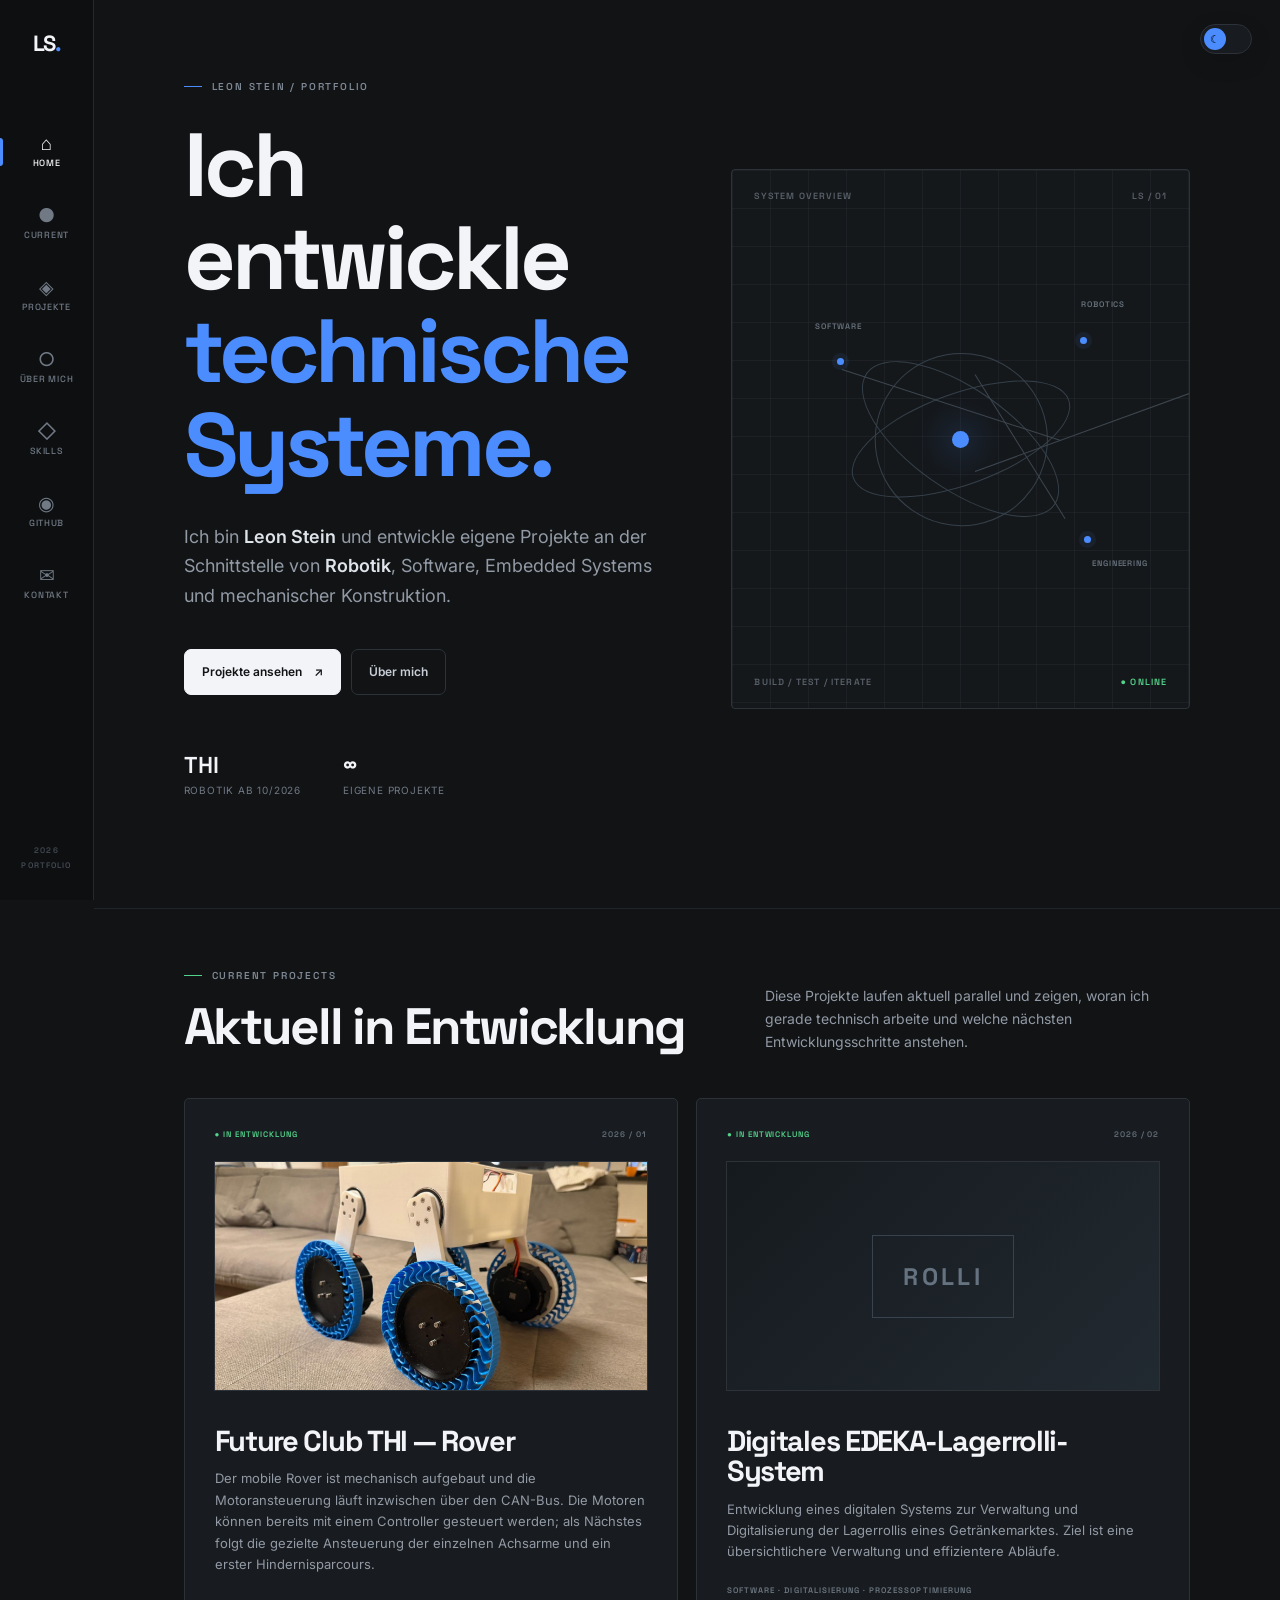
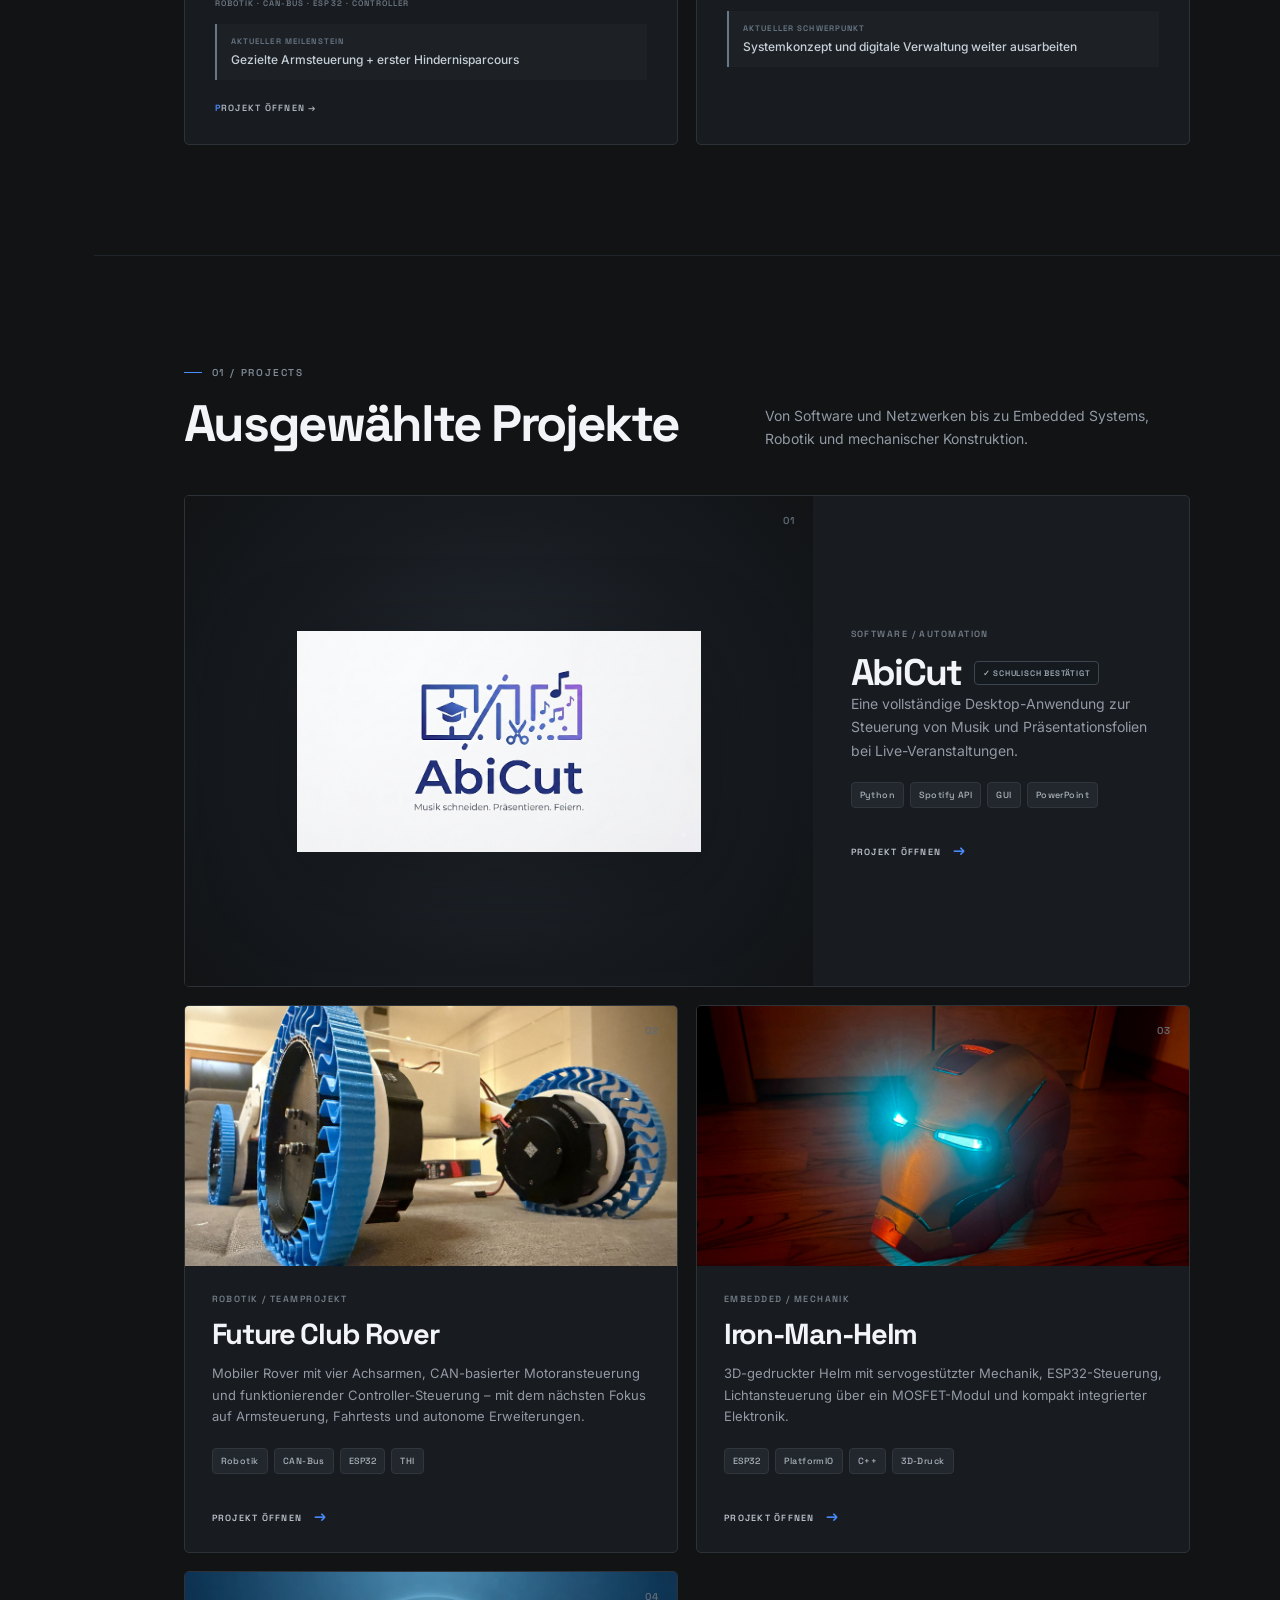
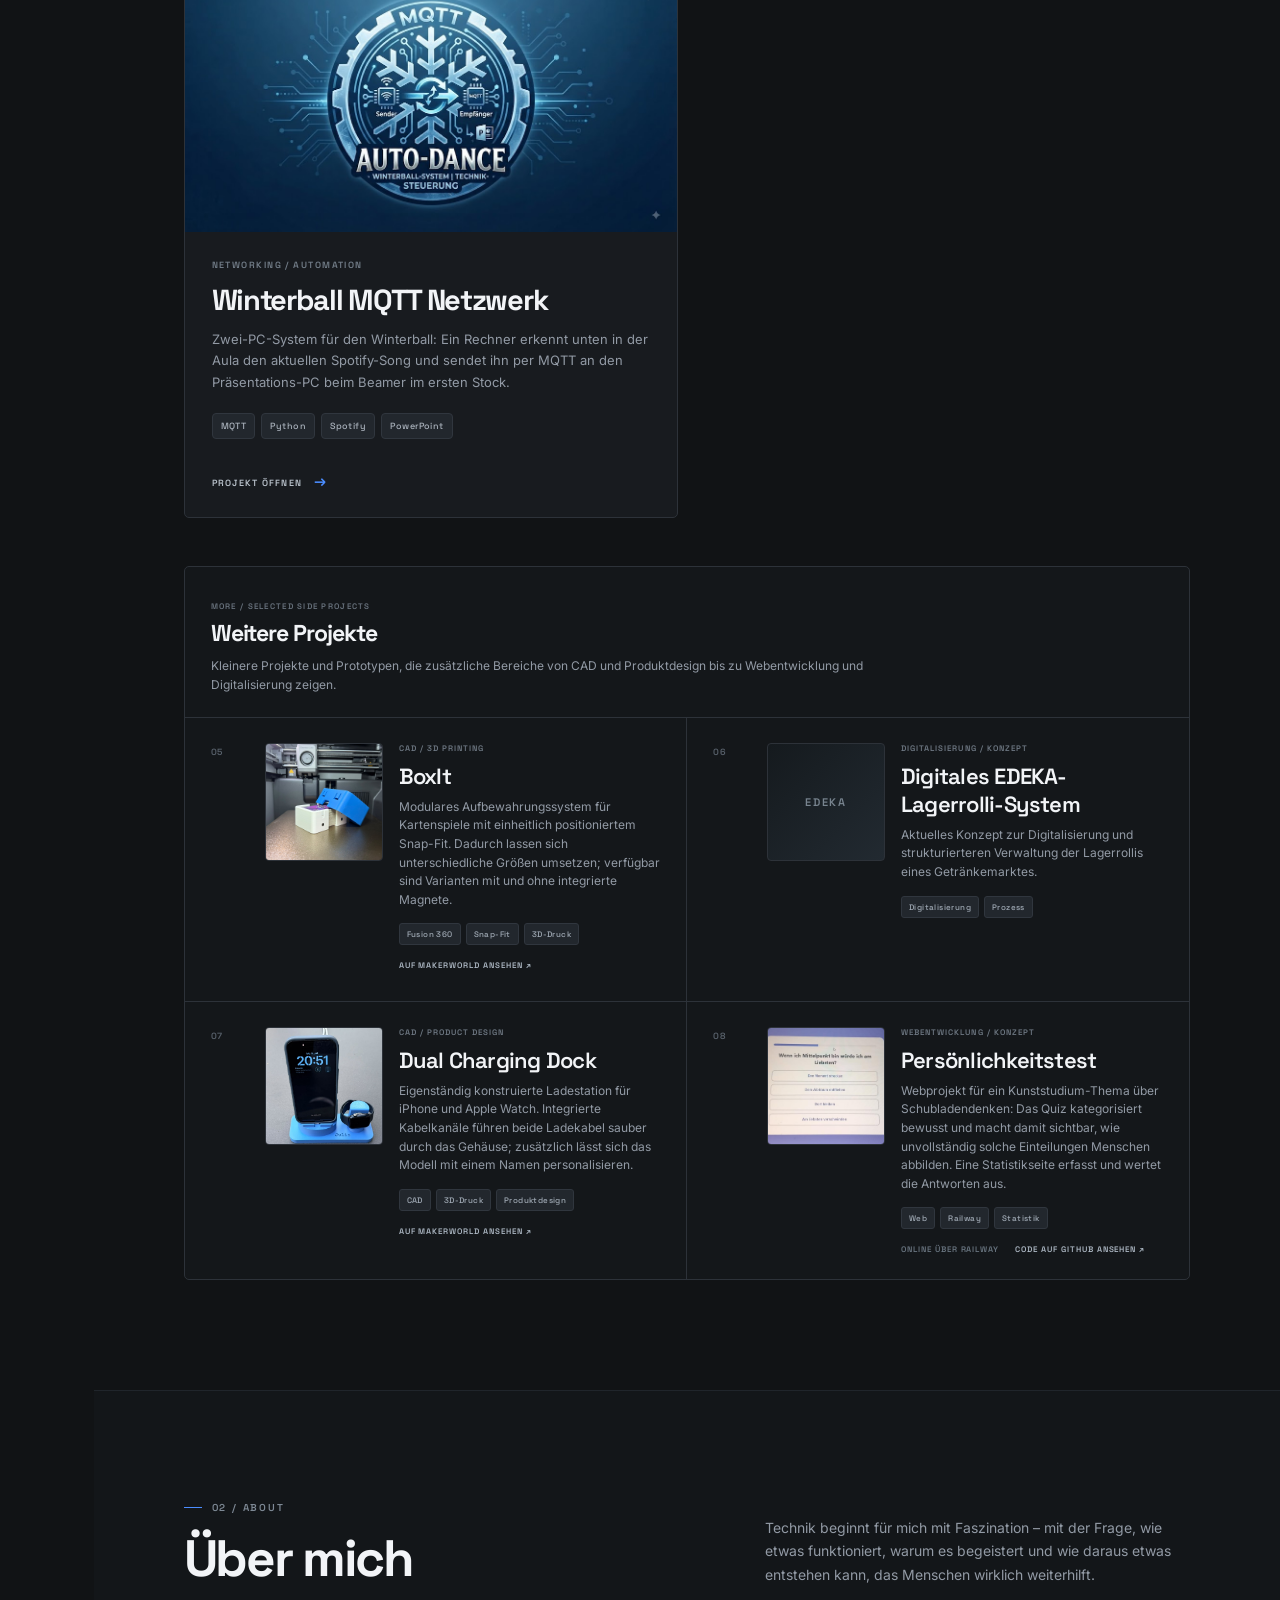
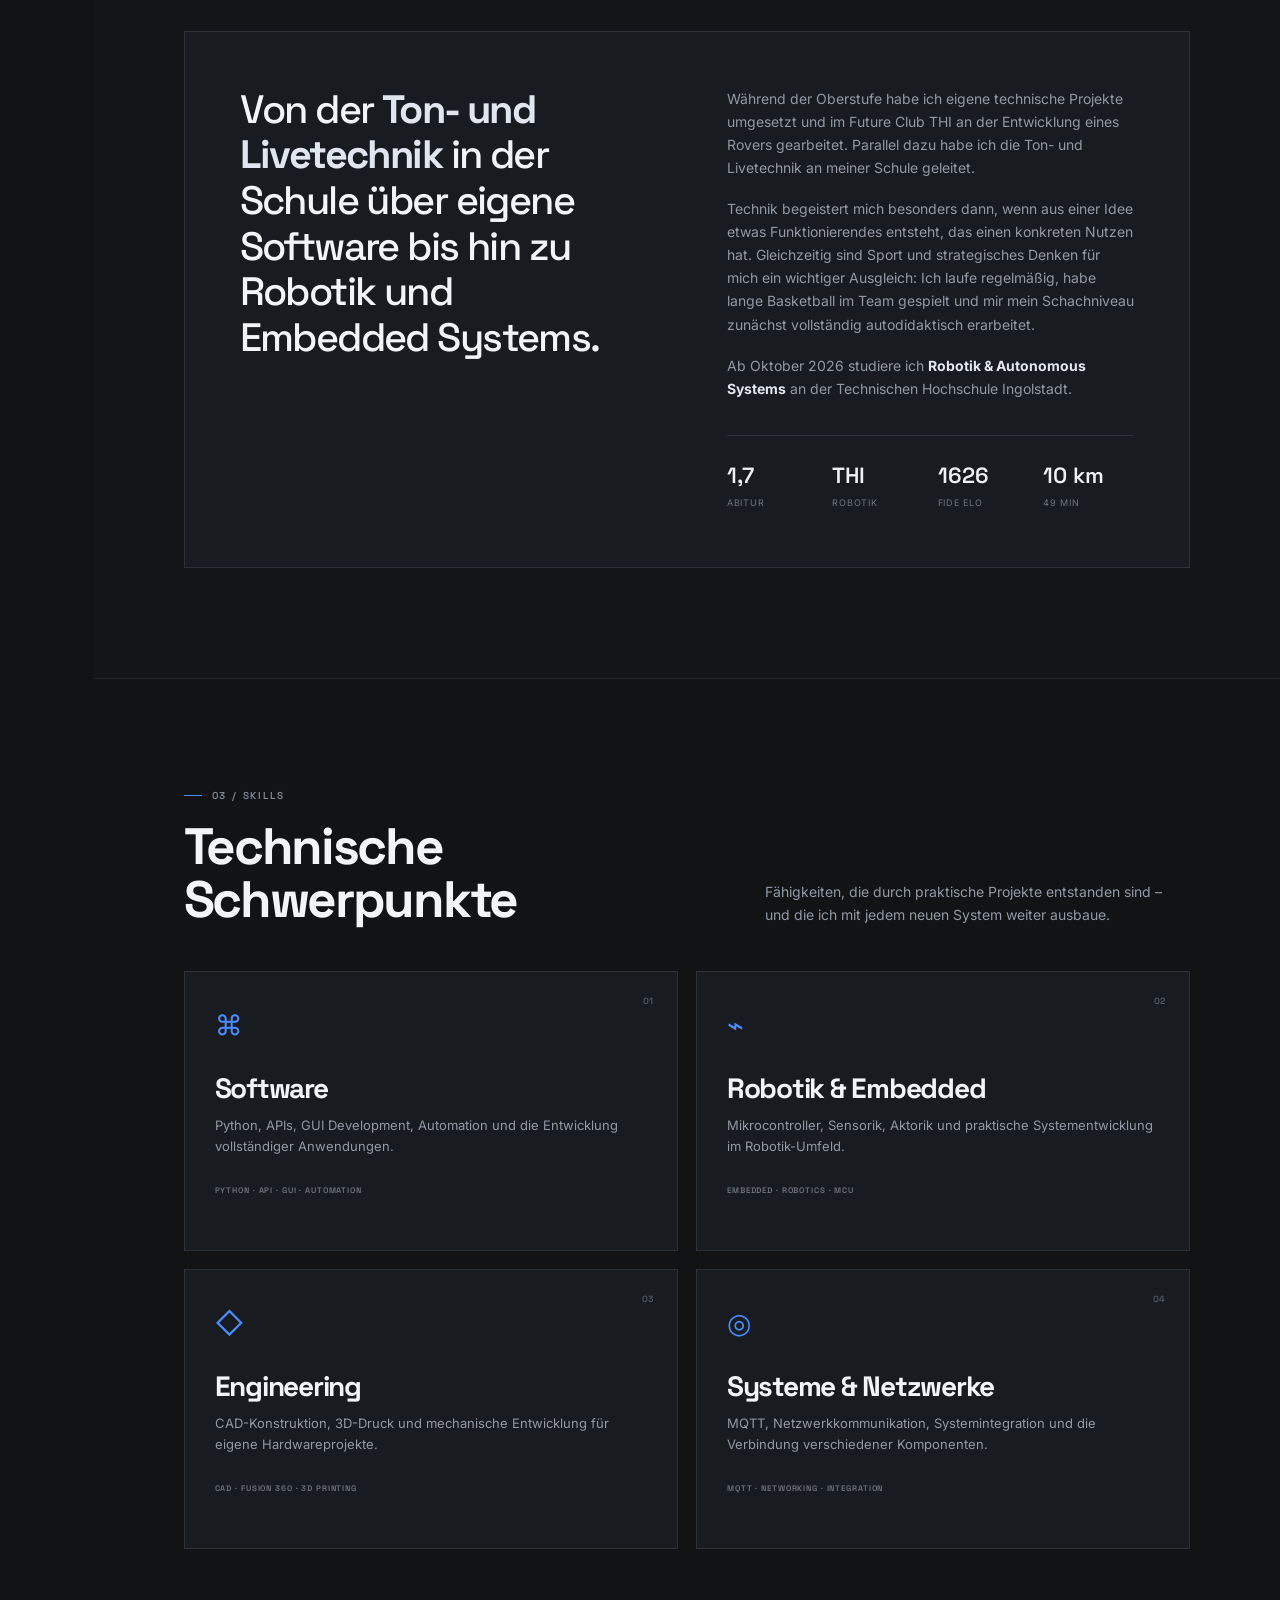
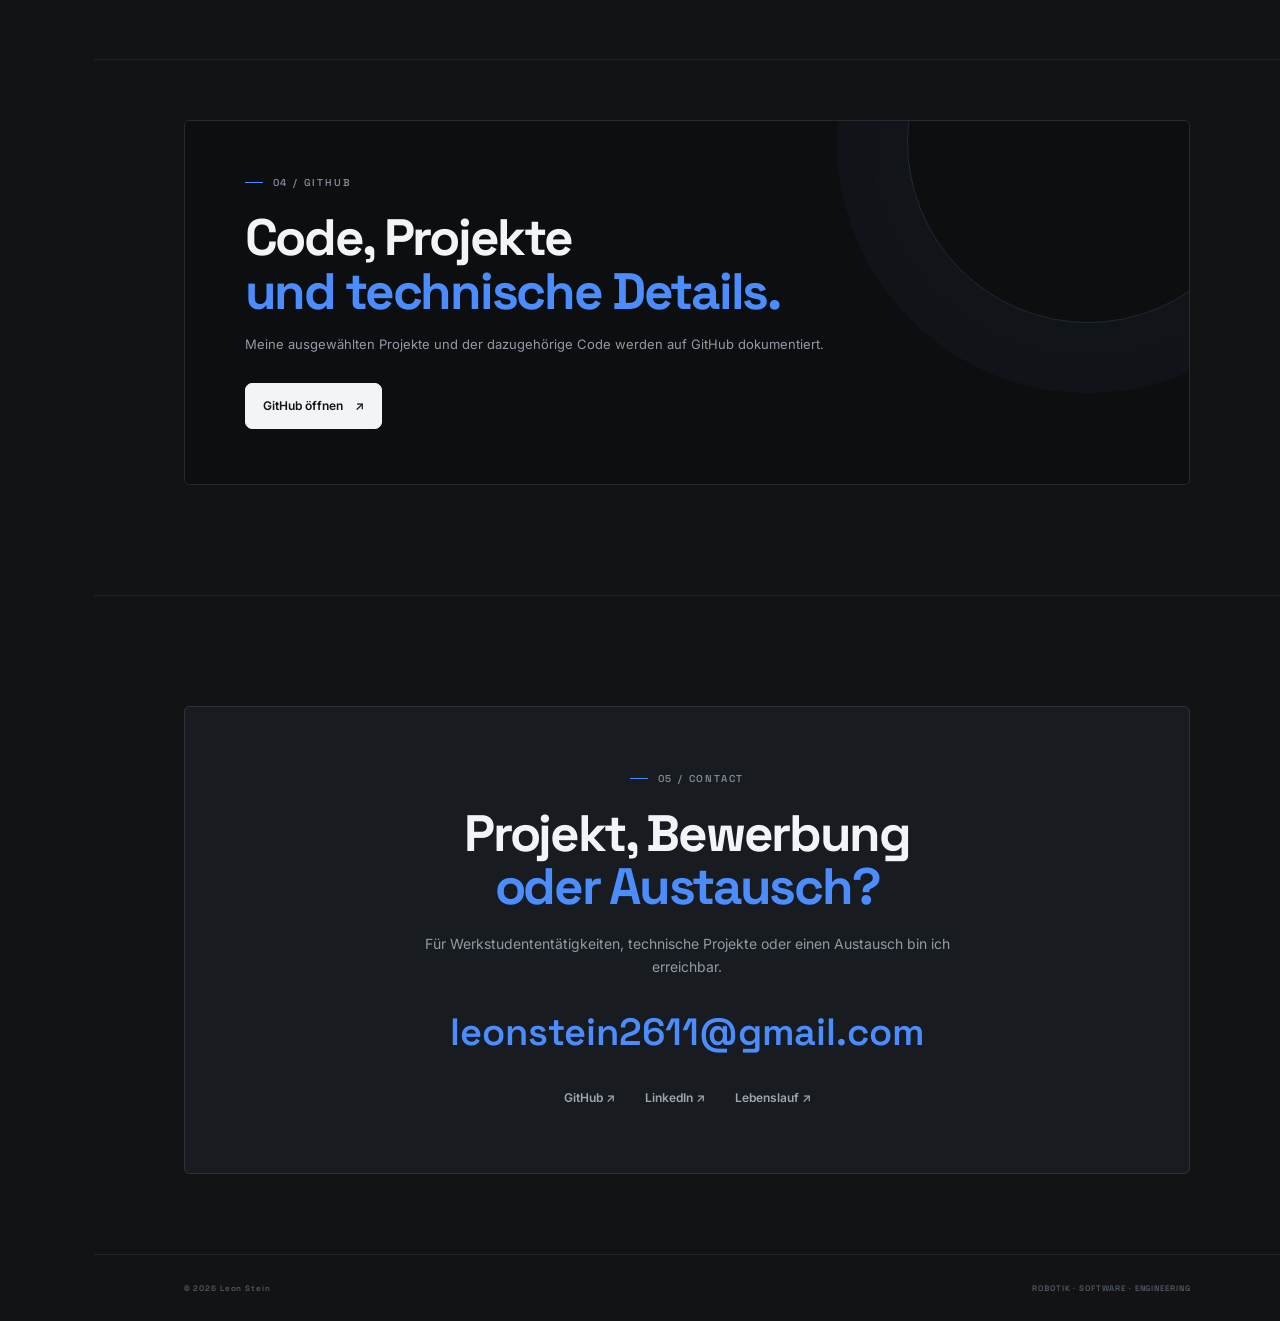
==== commit c0d6dd64: "Update portfolio to V23 – BoxIt MakerWorld relaunch" ====
--- a/index.html
+++ b/index.html
@@ -215,7 +215,7 @@
 <h4>BoxIt</h4>
 <p>Modulares Aufbewahrungssystem für Kartenspiele mit einheitlich positioniertem Snap-Fit. Dadurch lassen sich unterschiedliche Größen umsetzen; verfügbar sind Varianten mit und ohne integrierte Magnete.</p>
 <div class="side-project-tags"><span>Fusion 360</span><span>Snap-Fit</span><span>3D-Druck</span></div>
-<a class="side-project-link" href="https://makerworld.com/de/models/2680217-box-it-modular-card-game-case-with-click#profileId-2968186" rel="noopener noreferrer" target="_blank">AUF MAKERWORLD ANSEHEN ↗</a>
+<a class="side-project-link" href="https://makerworld.com/de/models/3300971-boxit-modular-card-box-magnet-click-version#profileId-3746355" rel="noopener noreferrer" target="_blank">AUF MAKERWORLD ANSEHEN ↗</a>
 </div>
 </article>
 <article class="small-project-card side-project-with-image">
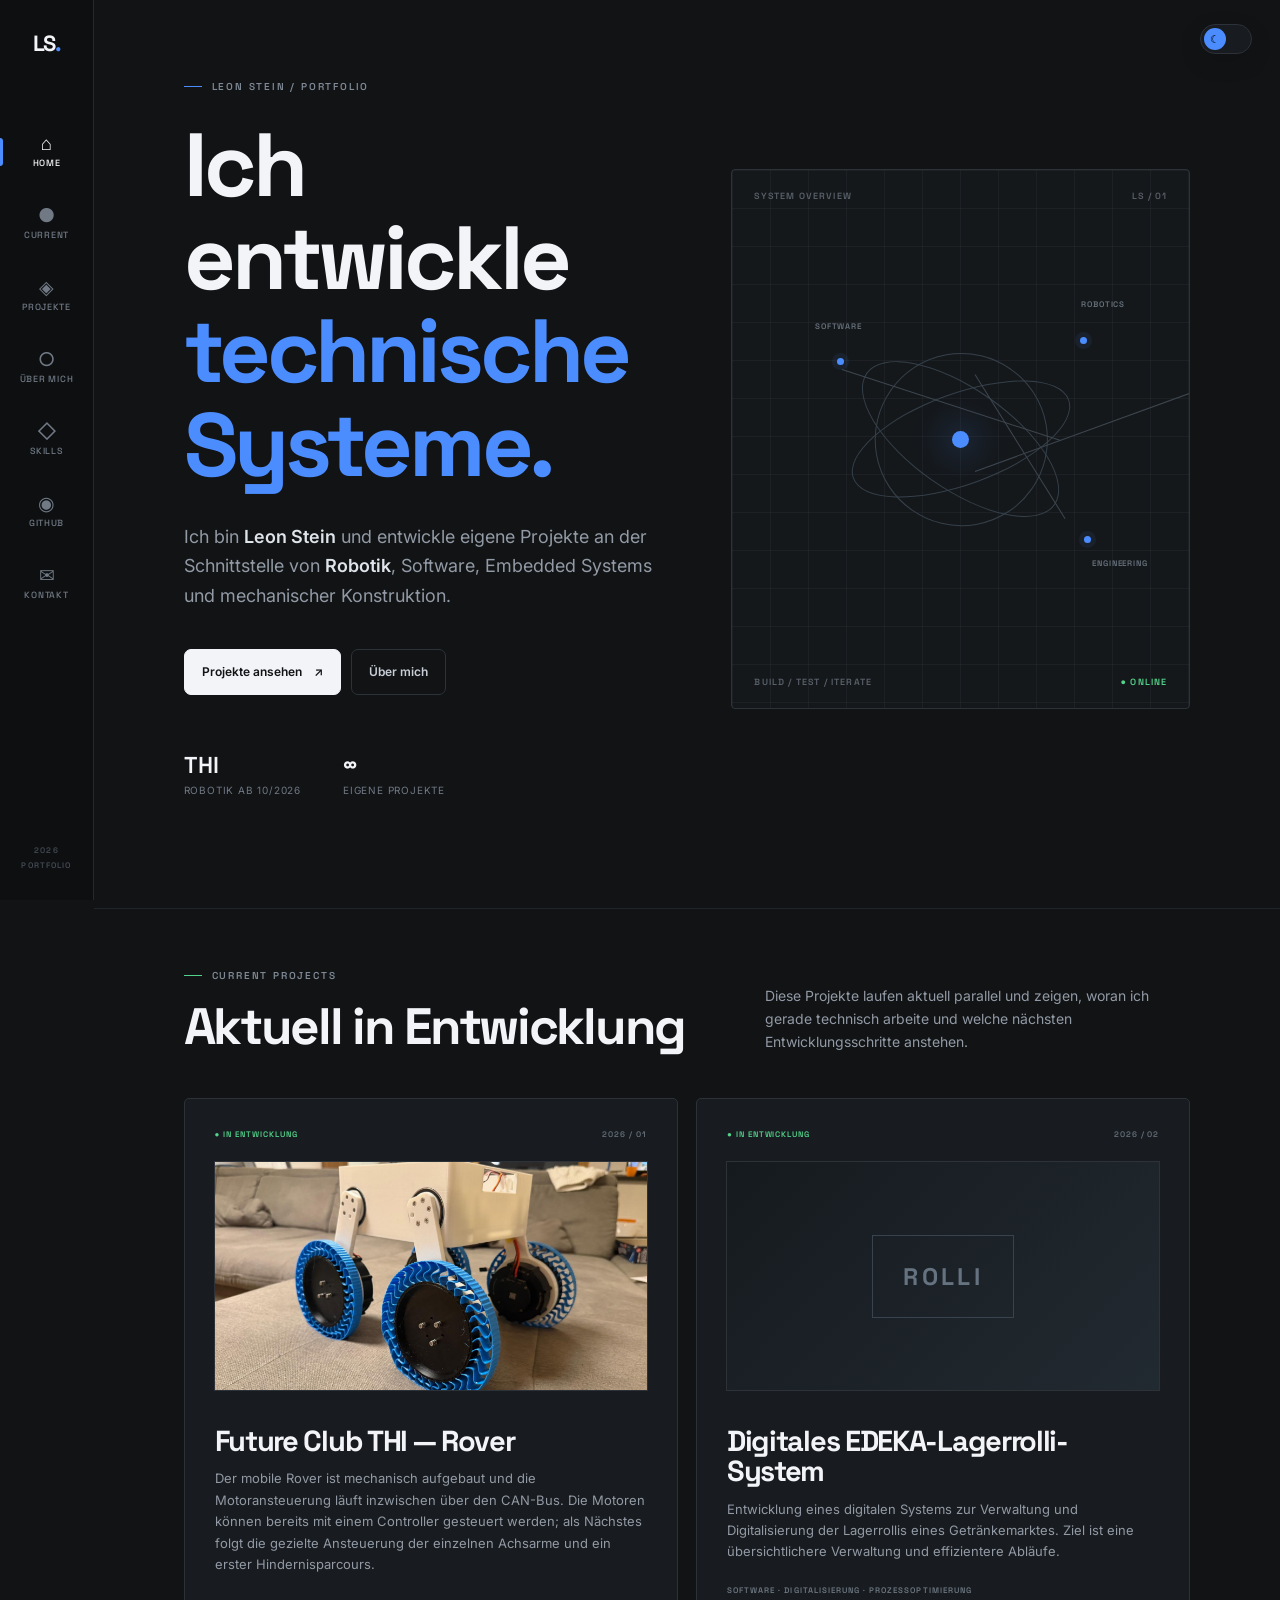
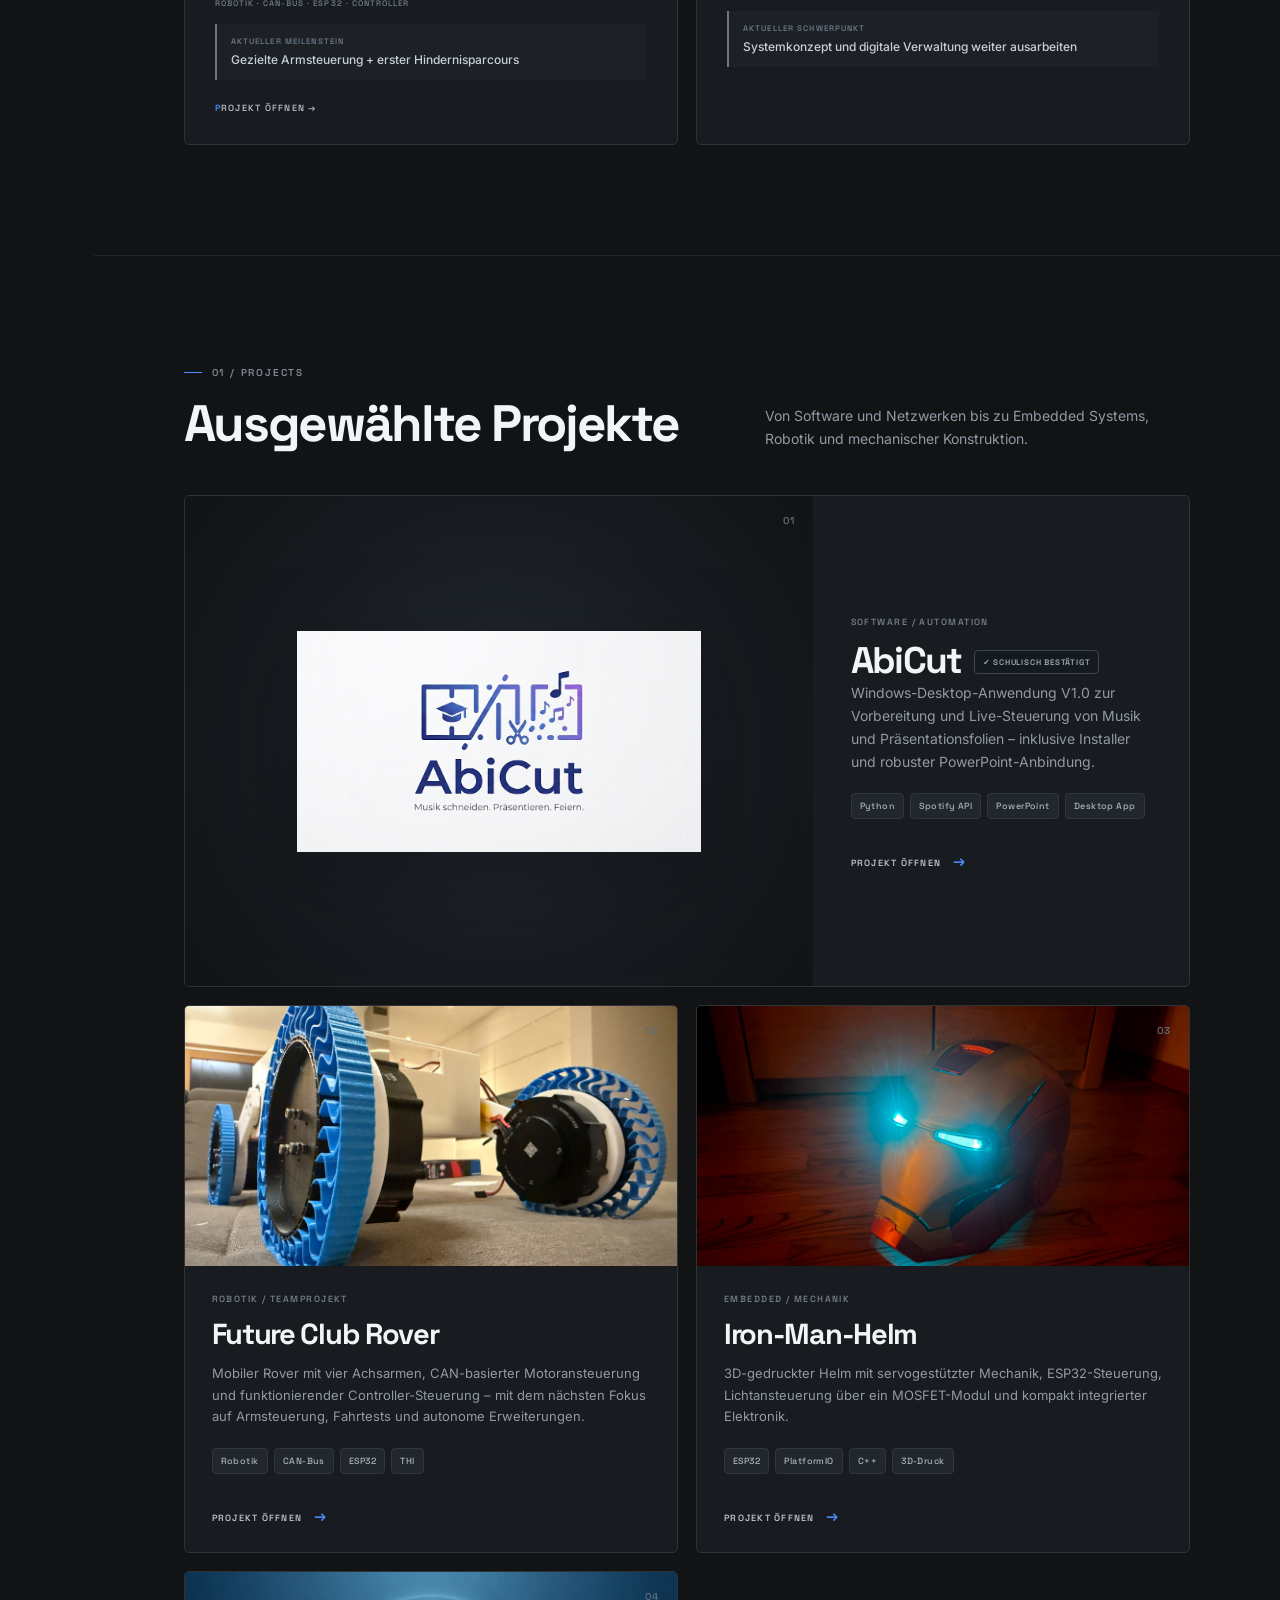
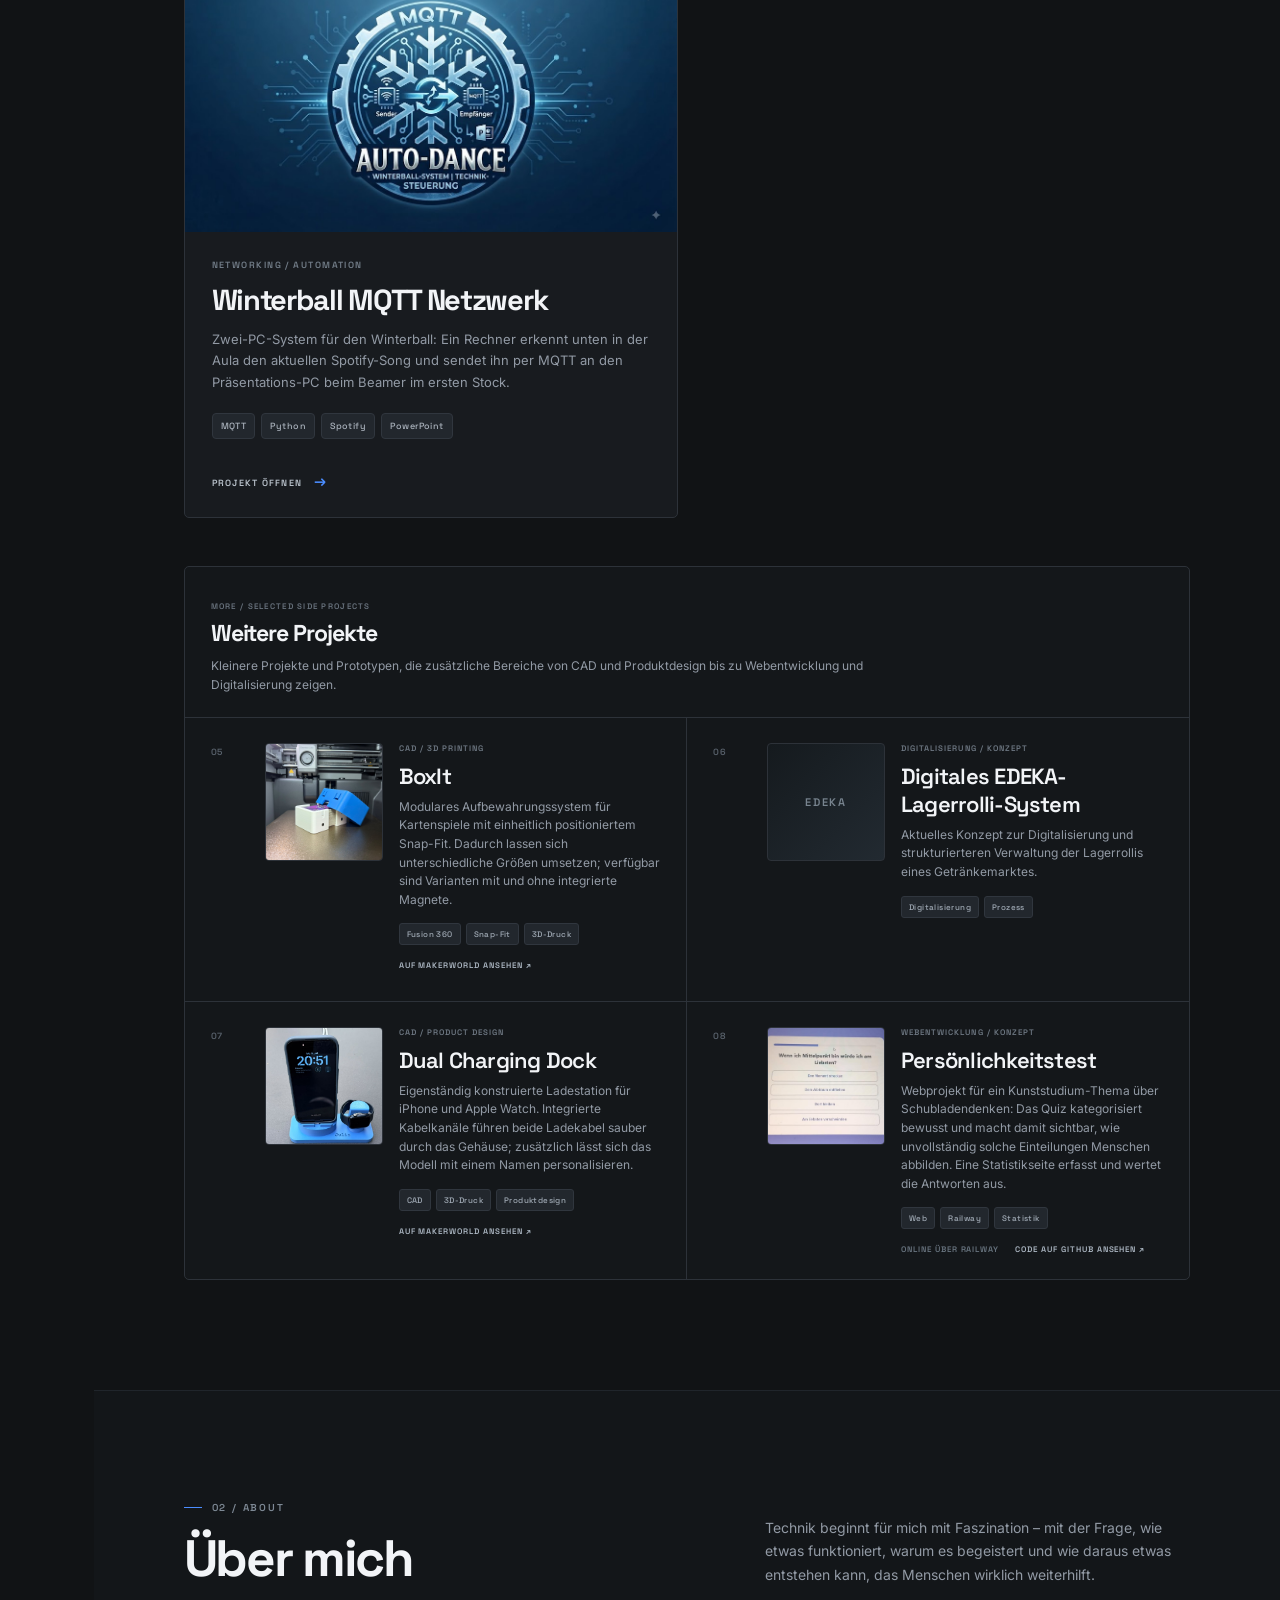
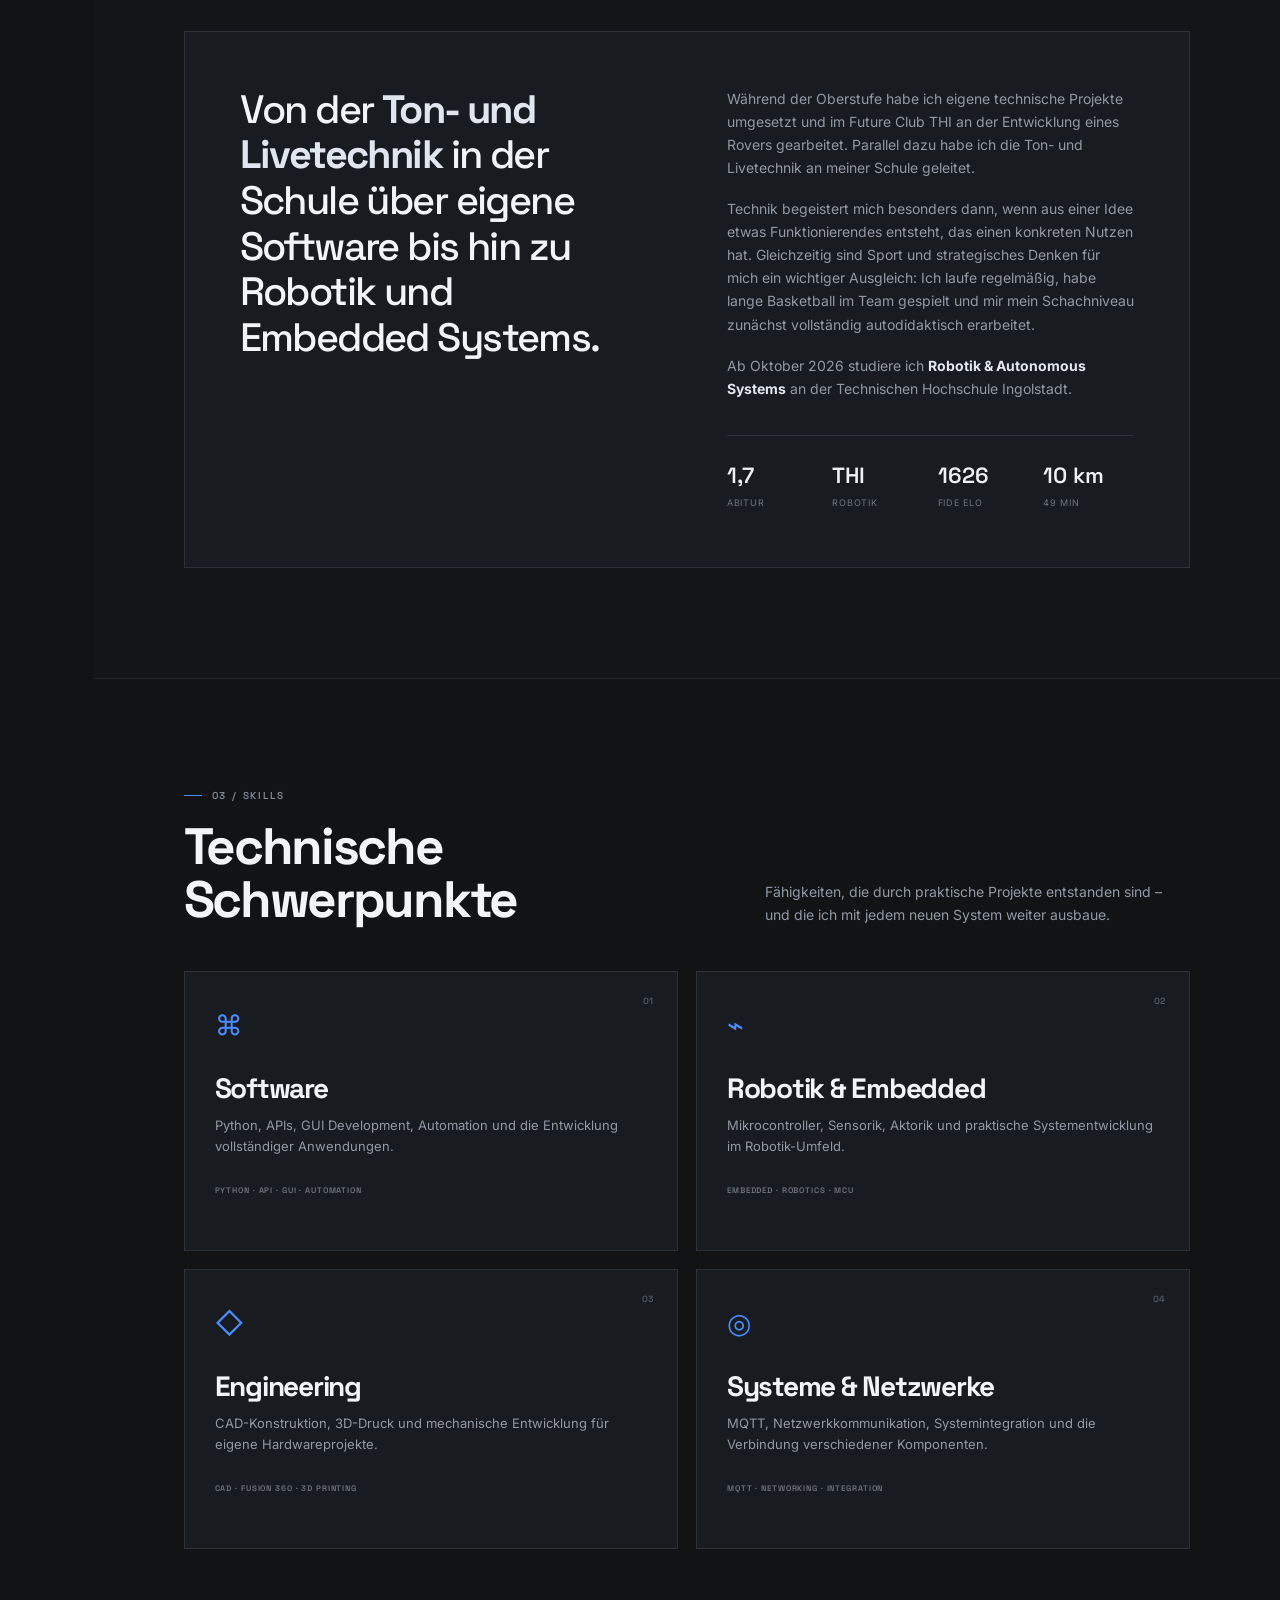
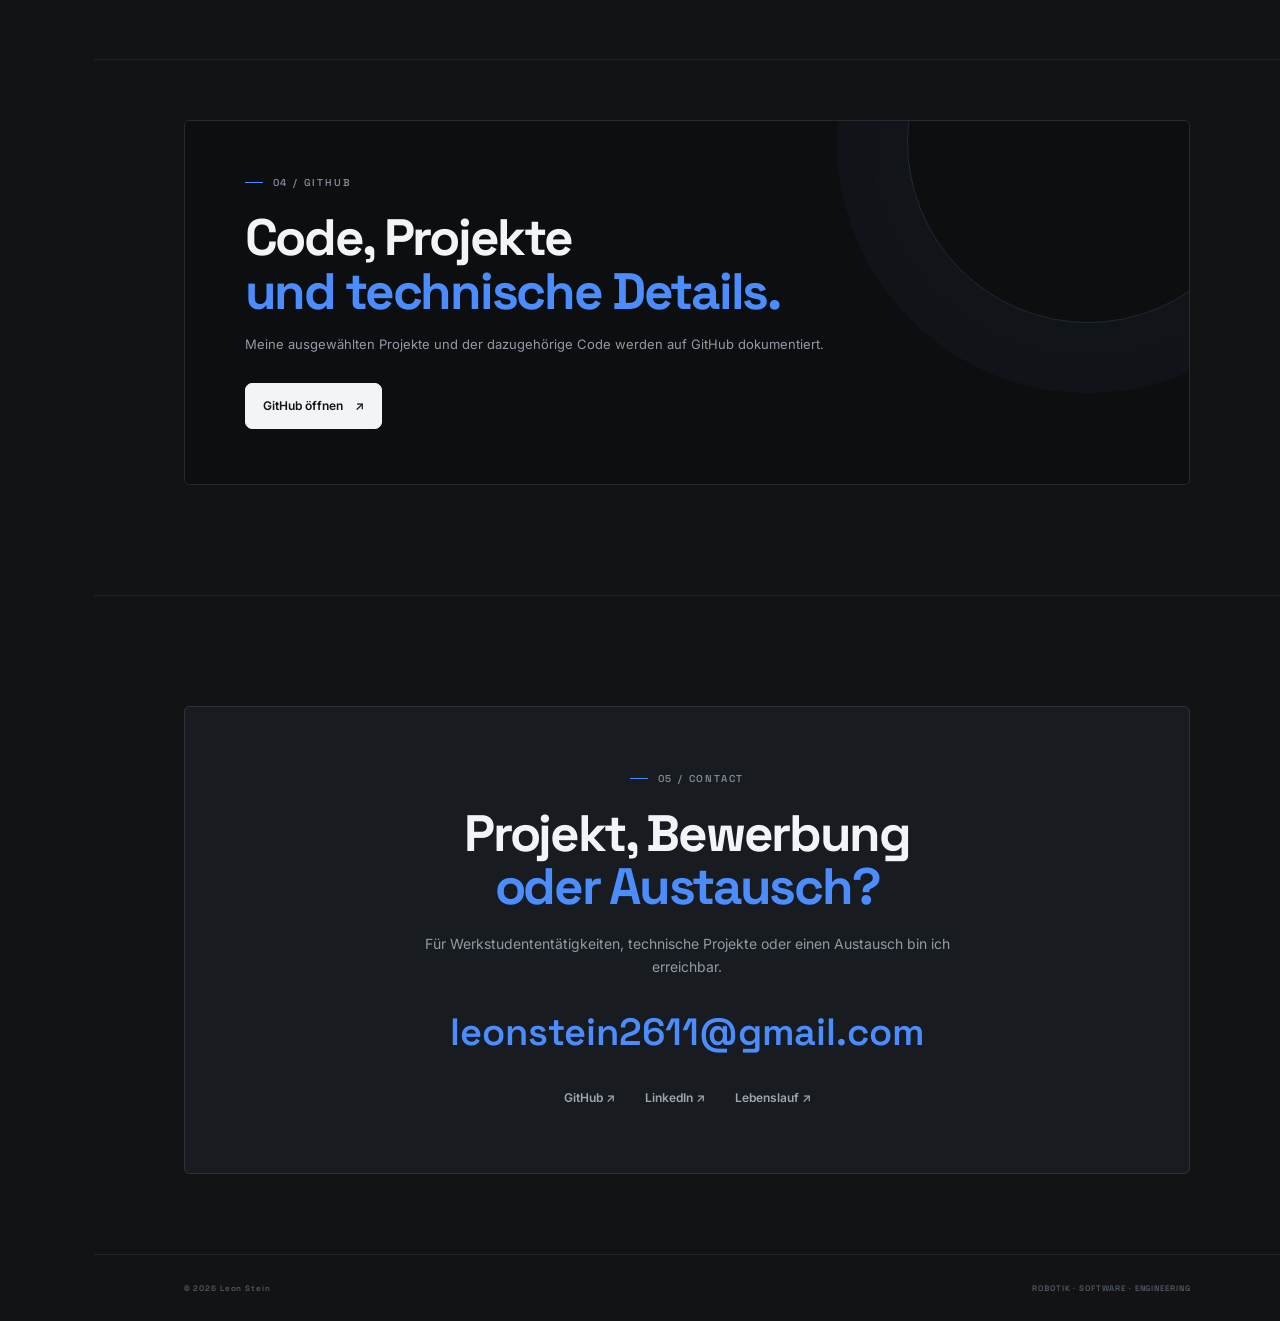
==== commit eb5b5904: "Website V24 - AbiCut 1.0 release update" ====
--- a/index.html
+++ b/index.html
@@ -149,8 +149,8 @@
 <div class="project-info">
 <div class="project-kicker">SOFTWARE / AUTOMATION</div>
 <div class="project-title-line"><h3>AbiCut</h3><span class="school-confirmed">✓ SCHULISCH BESTÄTIGT</span></div>
-<p>Eine vollständige Desktop-Anwendung zur Steuerung von Musik und Präsentationsfolien bei Live-Veranstaltungen.</p>
-<div class="tags"><span>Python</span><span>Spotify API</span><span>GUI</span><span>PowerPoint</span></div>
+<p>Windows-Desktop-Anwendung V1.0 zur Vorbereitung und Live-Steuerung von Musik und Präsentationsfolien – inklusive Installer und robuster PowerPoint-Anbindung.</p>
+<div class="tags"><span>Python</span><span>Spotify API</span><span>PowerPoint</span><span>Desktop App</span></div>
 <div class="project-more">PROJEKT ÖFFNEN <span>→</span></div>
 </div>
 </a>
--- a/styles.css
+++ b/styles.css
@@ -628,3 +628,7 @@
 body.light .rover-roadmap-step{background:#fff;border-color:#d5dbe1}
 @media(max-width:1100px){.rover-roadmap-grid{grid-template-columns:repeat(3,1fr)}.fc-image-grid.prototype-grid{grid-template-columns:1fr 1fr}.fc-image-grid.prototype-grid figure:last-child{grid-column:1/-1;max-width:620px}}
 @media(max-width:700px){.rover-roadmap-grid{grid-template-columns:1fr}.fc-image-grid.prototype-grid{grid-template-columns:1fr}.fc-image-grid.prototype-grid figure:last-child{grid-column:auto;max-width:none}.fc-image-grid.prototype-grid img{height:260px}}
+
+/* AbiCut V24 — Desktop release, persistent data & PowerPoint status */
+.desktop-release-grid{grid-template-columns:1.45fr .55fr;align-items:stretch}.desktop-release-grid .case-card{display:flex;flex-direction:column}.desktop-release-grid .case-card img{height:360px;object-fit:contain}.desktop-icon-card img{background:#202b39;padding:20px}.data-split{display:grid;grid-template-columns:1fr auto 1fr;gap:18px;align-items:stretch}.data-split-card{background:var(--panel);border:1px solid var(--line);padding:28px;border-radius:5px}.data-split-card strong{display:block;font:600 17px "Space Grotesk";margin:9px 0 13px;overflow-wrap:anywhere}.data-split-card p{font-size:13px;color:var(--muted);line-height:1.65}.data-split-card small{display:block;margin-top:18px;color:#77828d;font-size:10px}.data-split-card.user-data{border-color:#3f70b9}.data-kicker{font:600 9px "Space Grotesk";letter-spacing:.15em;color:#71808e}.data-split-arrow{align-self:center;color:#52606d;font-size:24px}.status-led-row{display:grid;grid-template-columns:repeat(3,1fr);gap:14px;margin-top:42px}.status-led-item{display:flex;align-items:flex-start;gap:14px;background:var(--panel);border:1px solid var(--line);padding:20px;border-radius:5px}.status-led-item strong{font:600 13px "Space Grotesk";display:block}.status-led-item span{display:block;color:var(--muted);font-size:11px;line-height:1.55;margin-top:5px}.status-dot{width:12px;height:12px;border-radius:50%;flex:0 0 auto;margin-top:2px;box-shadow:0 0 0 4px rgba(255,255,255,.03)}.status-dot.red{background:#e45151}.status-dot.amber{background:#f0a000}.status-dot.green{background:#25b94a}.powerpoint-grid{grid-template-columns:1.35fr .65fr}.powerpoint-grid .case-card img{height:420px;object-fit:contain}.powerpoint-warning-card img{padding:36px;background:var(--panel2)}
+@media(max-width:950px){.desktop-release-grid,.powerpoint-grid,.status-led-row,.data-split{grid-template-columns:1fr}.data-split-arrow{transform:rotate(90deg);justify-self:center}.desktop-release-grid .case-card img,.powerpoint-grid .case-card img{height:auto;max-height:520px}}
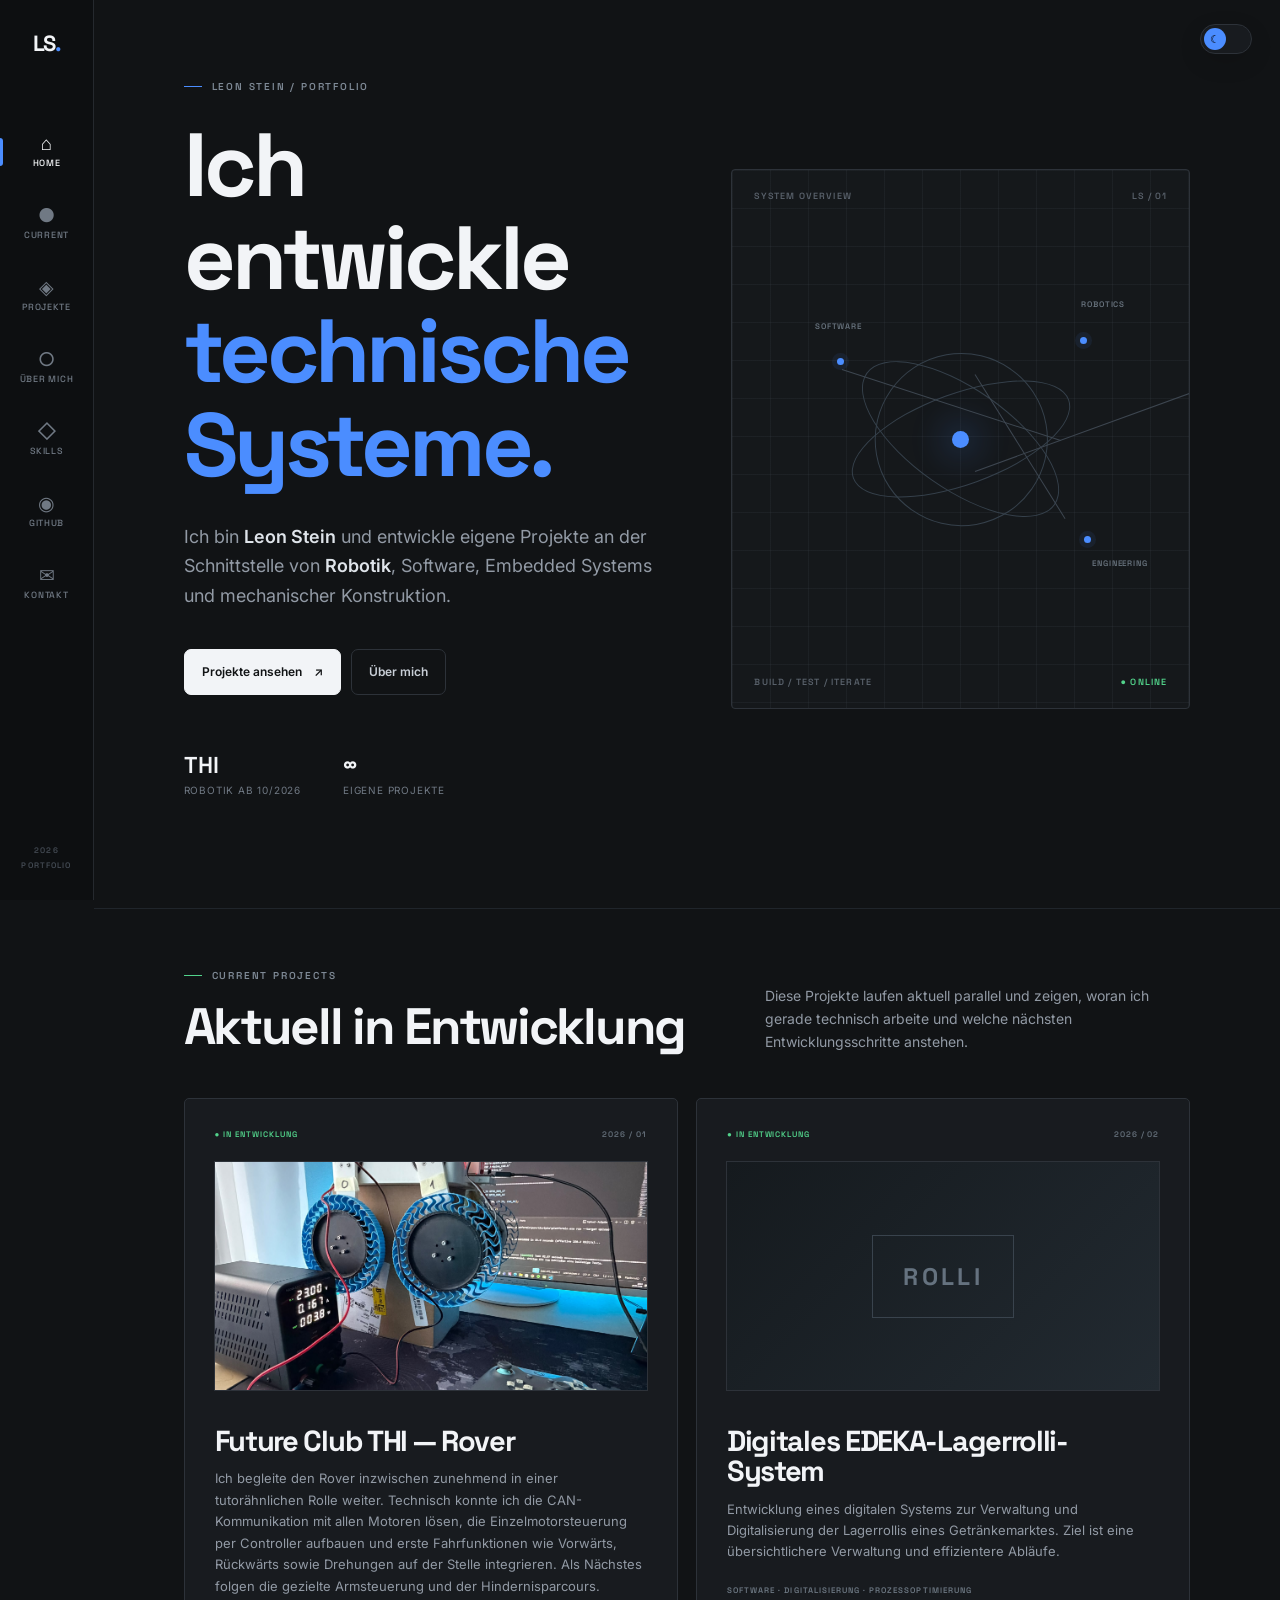
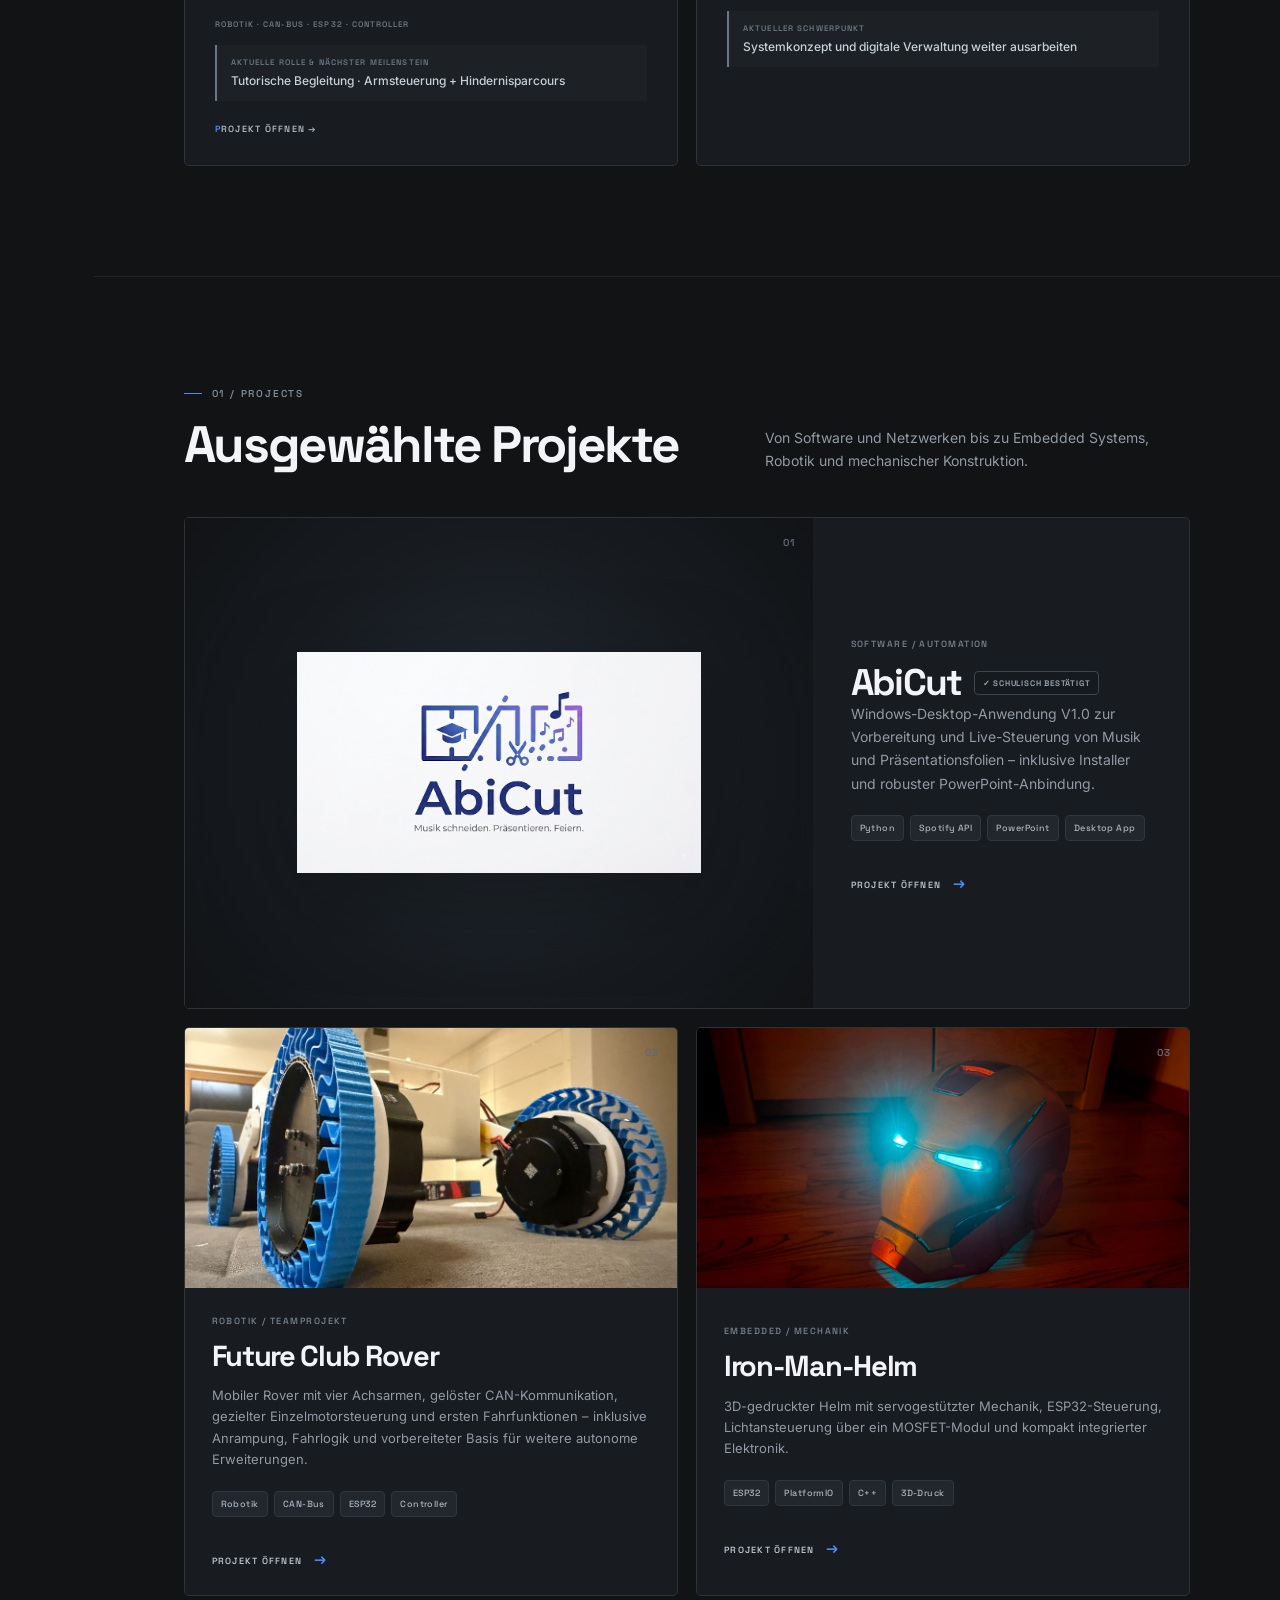
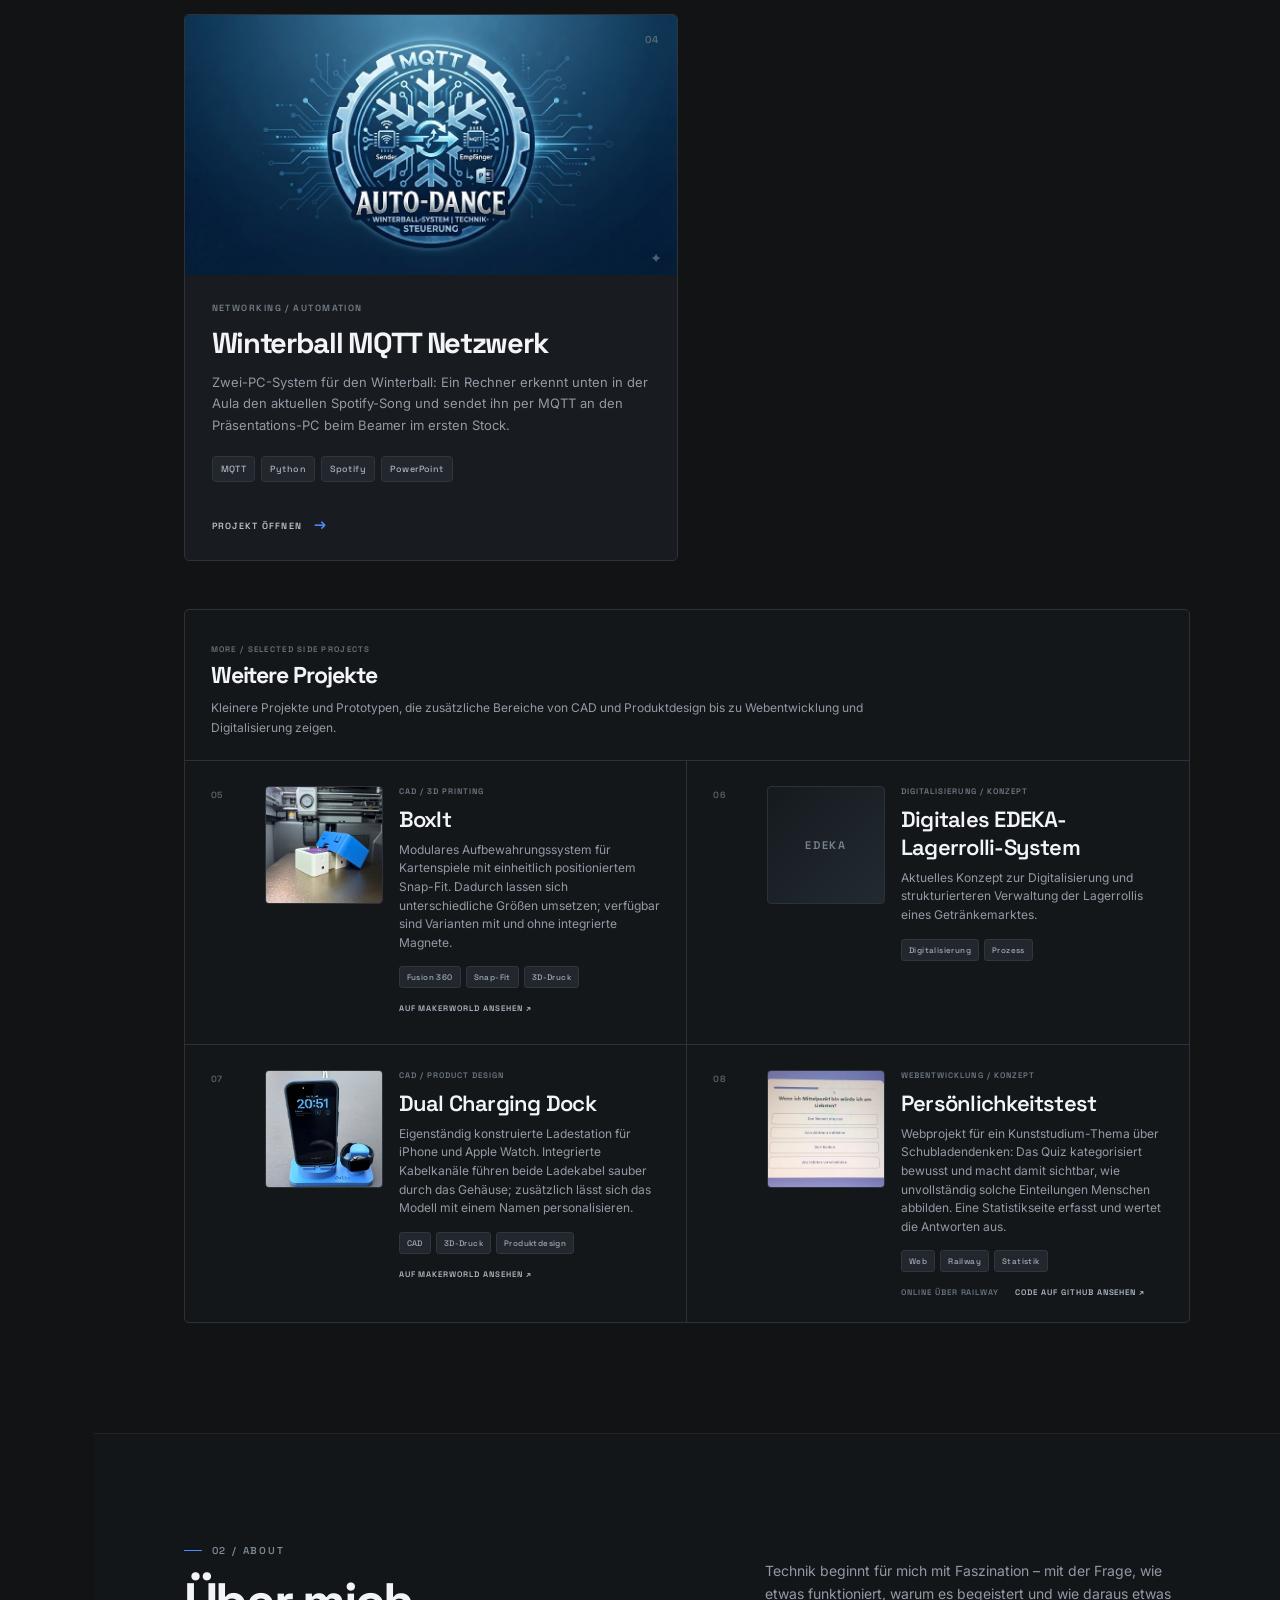
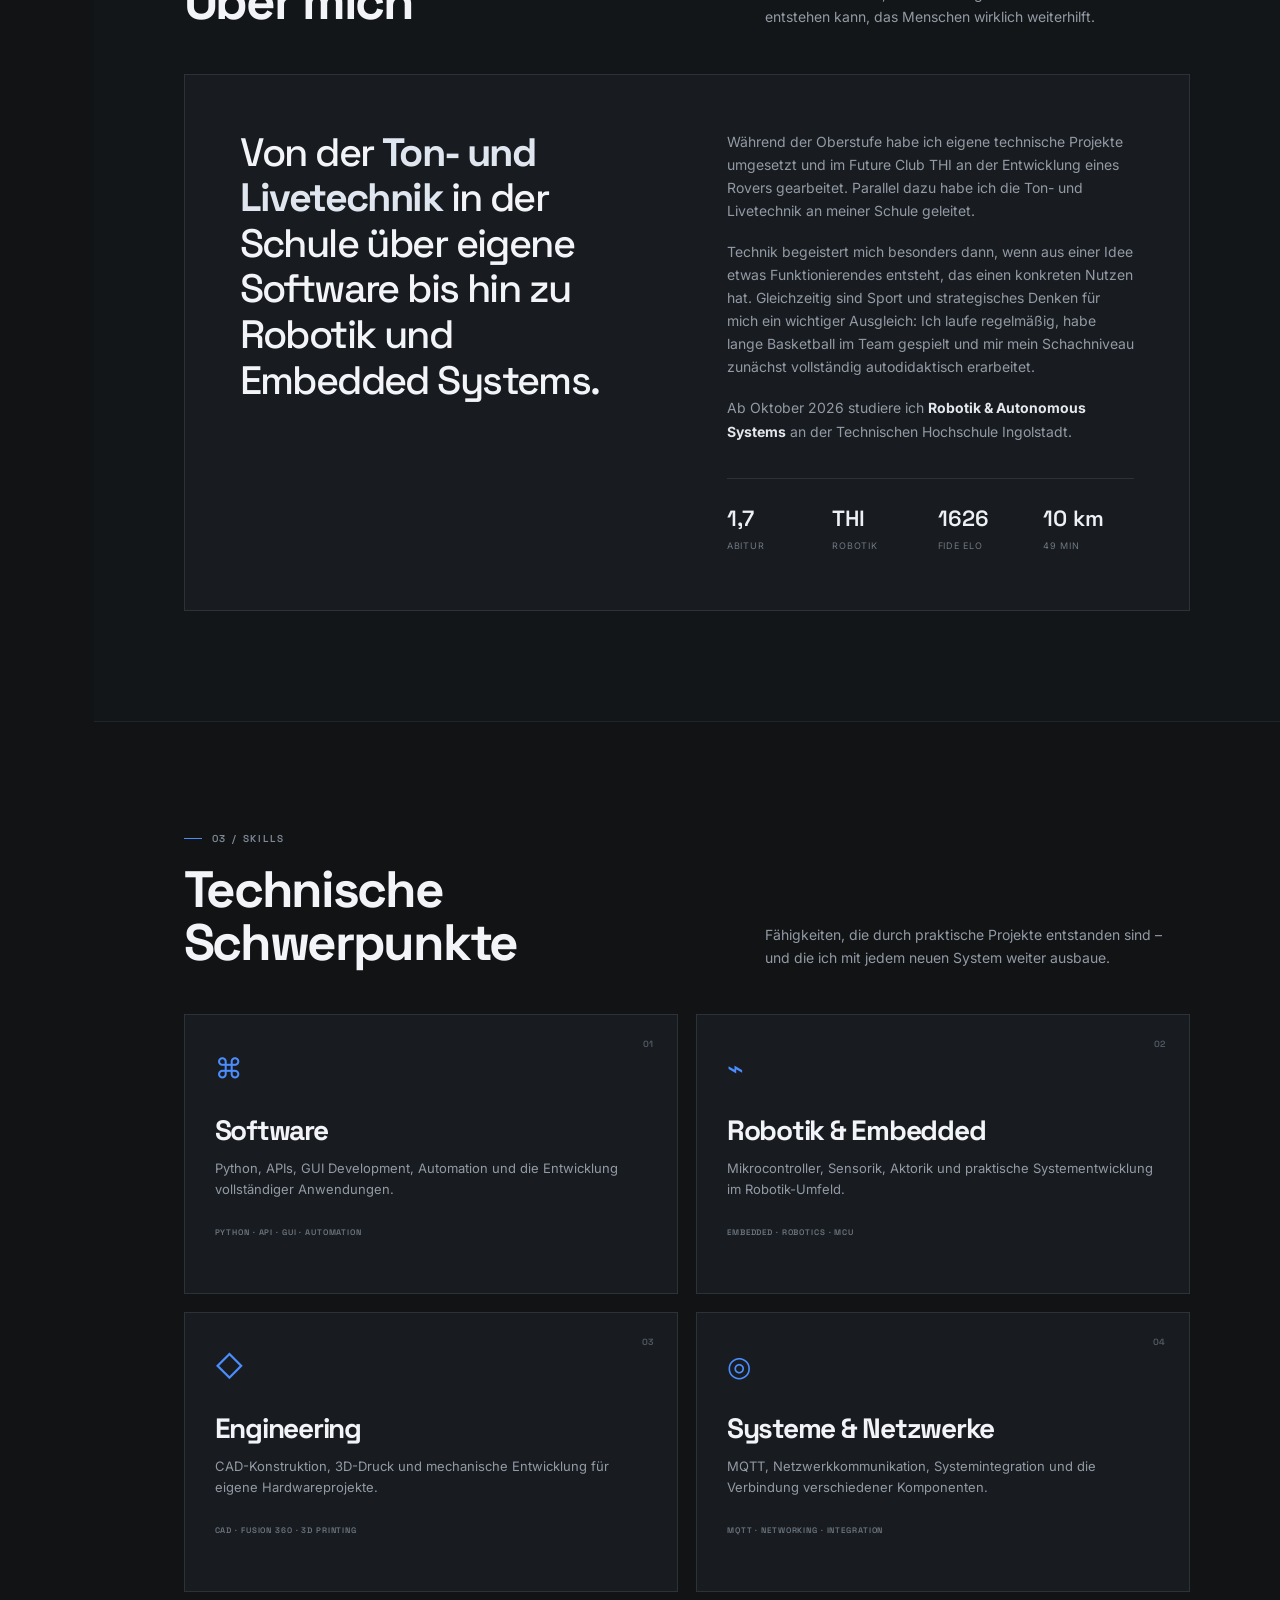
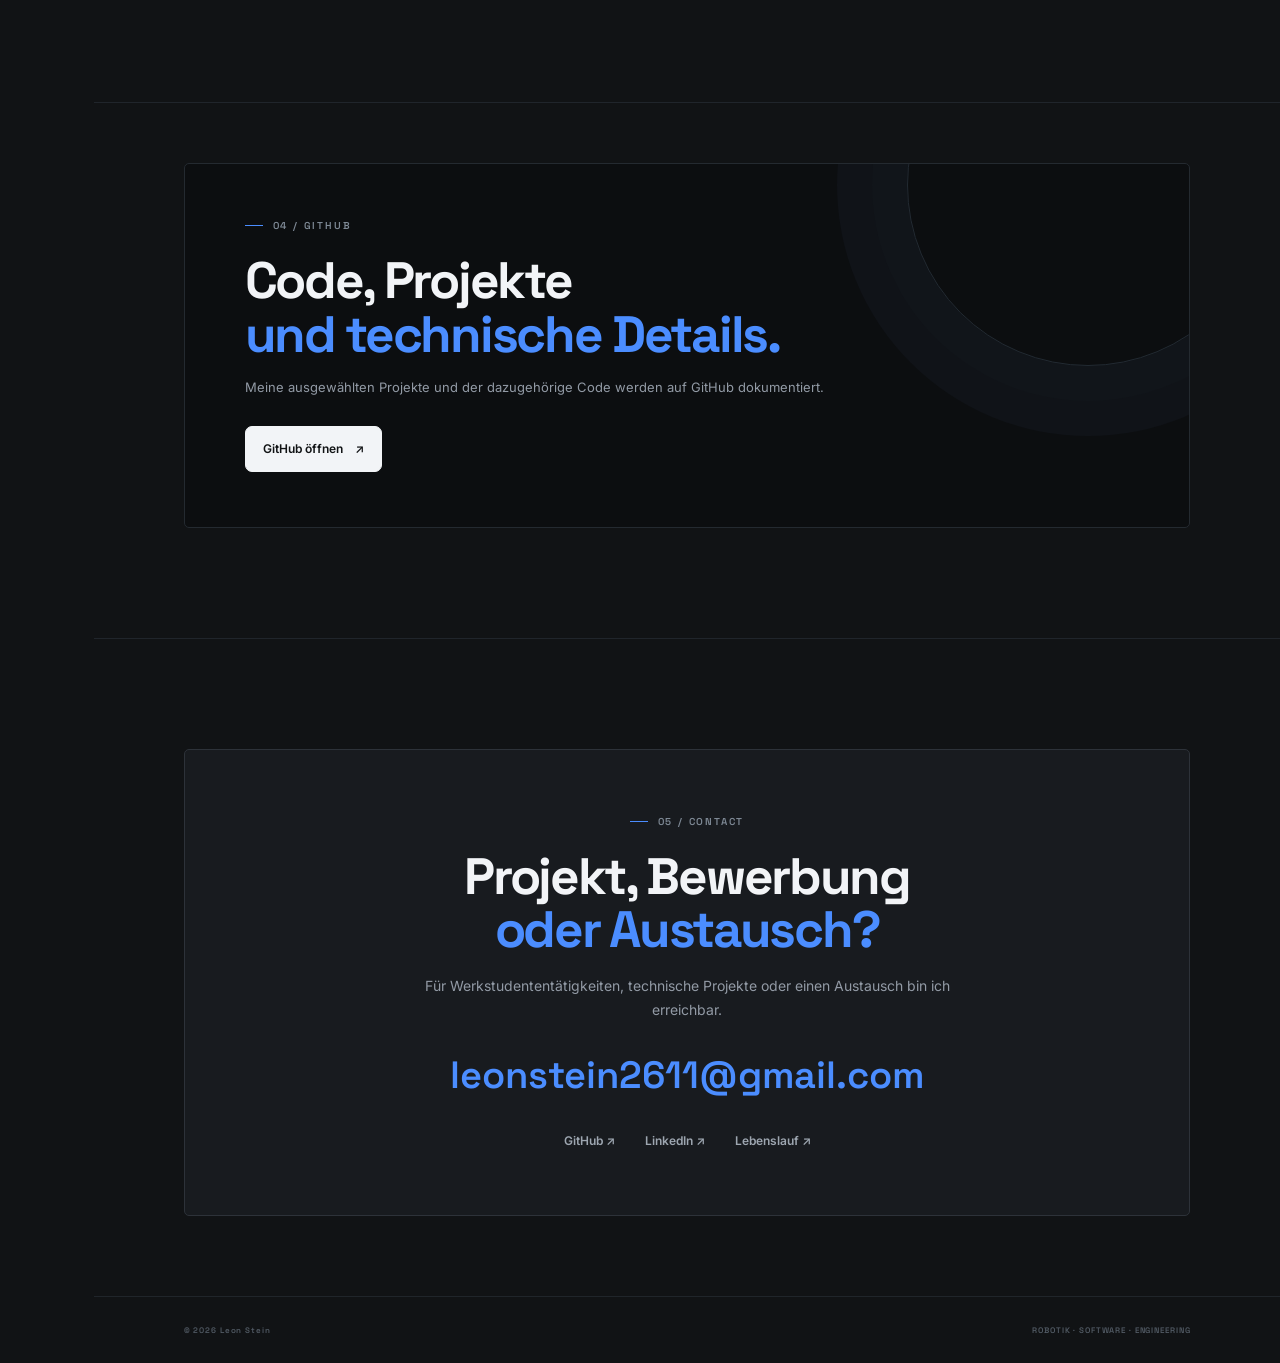
==== commit 38be5eb4: "Update portfolio to V25 – rover control and tutor role" ====
--- a/index.html
+++ b/index.html
@@ -115,11 +115,11 @@
 <div class="current-project-grid">
 <a class="current-card current-card-link" href="futureclub.html">
 <div class="current-head"><span class="status">● IN ENTWICKLUNG</span><span class="current-number">2026 / 01</span></div>
-<div class="current-card-image"><img alt="Aktueller Future Club Rover mit vier Rädern und Achsarmen" src="assets/futureclub/rover_current_overview.png"/></div>
+<div class="current-card-image"><img alt="Future Club Rover beim Controller- und Fahrtest" src="assets/futureclub/rover_controller_drive_test.jpg"/></div>
 <h3>Future Club THI — Rover</h3>
-<p>Der mobile Rover ist mechanisch aufgebaut und die Motoransteuerung läuft inzwischen über den CAN-Bus. Die Motoren können bereits mit einem Controller gesteuert werden; als Nächstes folgt die gezielte Ansteuerung der einzelnen Achsarme und ein erster Hindernisparcours.</p>
+<p>Ich begleite den Rover inzwischen zunehmend in einer tutorähnlichen Rolle weiter. Technisch konnte ich die CAN-Kommunikation mit allen Motoren lösen, die Einzelmotorsteuerung per Controller aufbauen und erste Fahrfunktionen wie Vorwärts, Rückwärts sowie Drehungen auf der Stelle integrieren. Als Nächstes folgen die gezielte Armsteuerung und der Hindernisparcours.</p>
 <div class="current-tech">ROBOTIK · CAN-BUS · ESP32 · CONTROLLER</div>
-<div class="current-goal"><span>AKTUELLER MEILENSTEIN</span><strong>Gezielte Armsteuerung + erster Hindernisparcours</strong></div>
+<div class="current-goal"><span>AKTUELLE ROLLE &amp; NÄCHSTER MEILENSTEIN</span><strong>Tutorische Begleitung · Armsteuerung + Hindernisparcours</strong></div>
 <span class="current-open">PROJEKT ÖFFNEN →</span>
 </a>
 <article class="current-card">
@@ -163,8 +163,8 @@
 <div class="project-info">
 <div class="project-kicker">ROBOTIK / TEAMPROJEKT</div>
 <h3>Future Club Rover</h3>
-<p>Mobiler Rover mit vier Achsarmen, CAN-basierter Motoransteuerung und funktionierender Controller-Steuerung – mit dem nächsten Fokus auf Armsteuerung, Fahrtests und autonome Erweiterungen.</p>
-<div class="tags"><span>Robotik</span><span>CAN-Bus</span><span>ESP32</span><span>THI</span></div>
+<p>Mobiler Rover mit vier Achsarmen, gelöster CAN-Kommunikation, gezielter Einzelmotorsteuerung und ersten Fahrfunktionen – inklusive Anrampung, Fahrlogik und vorbereiteter Basis für weitere autonome Erweiterungen.</p>
+<div class="tags"><span>Robotik</span><span>CAN-Bus</span><span>ESP32</span><span>Controller</span></div>
 <div class="project-more">PROJEKT ÖFFNEN <span>→</span></div>
 </div>
 </a>
